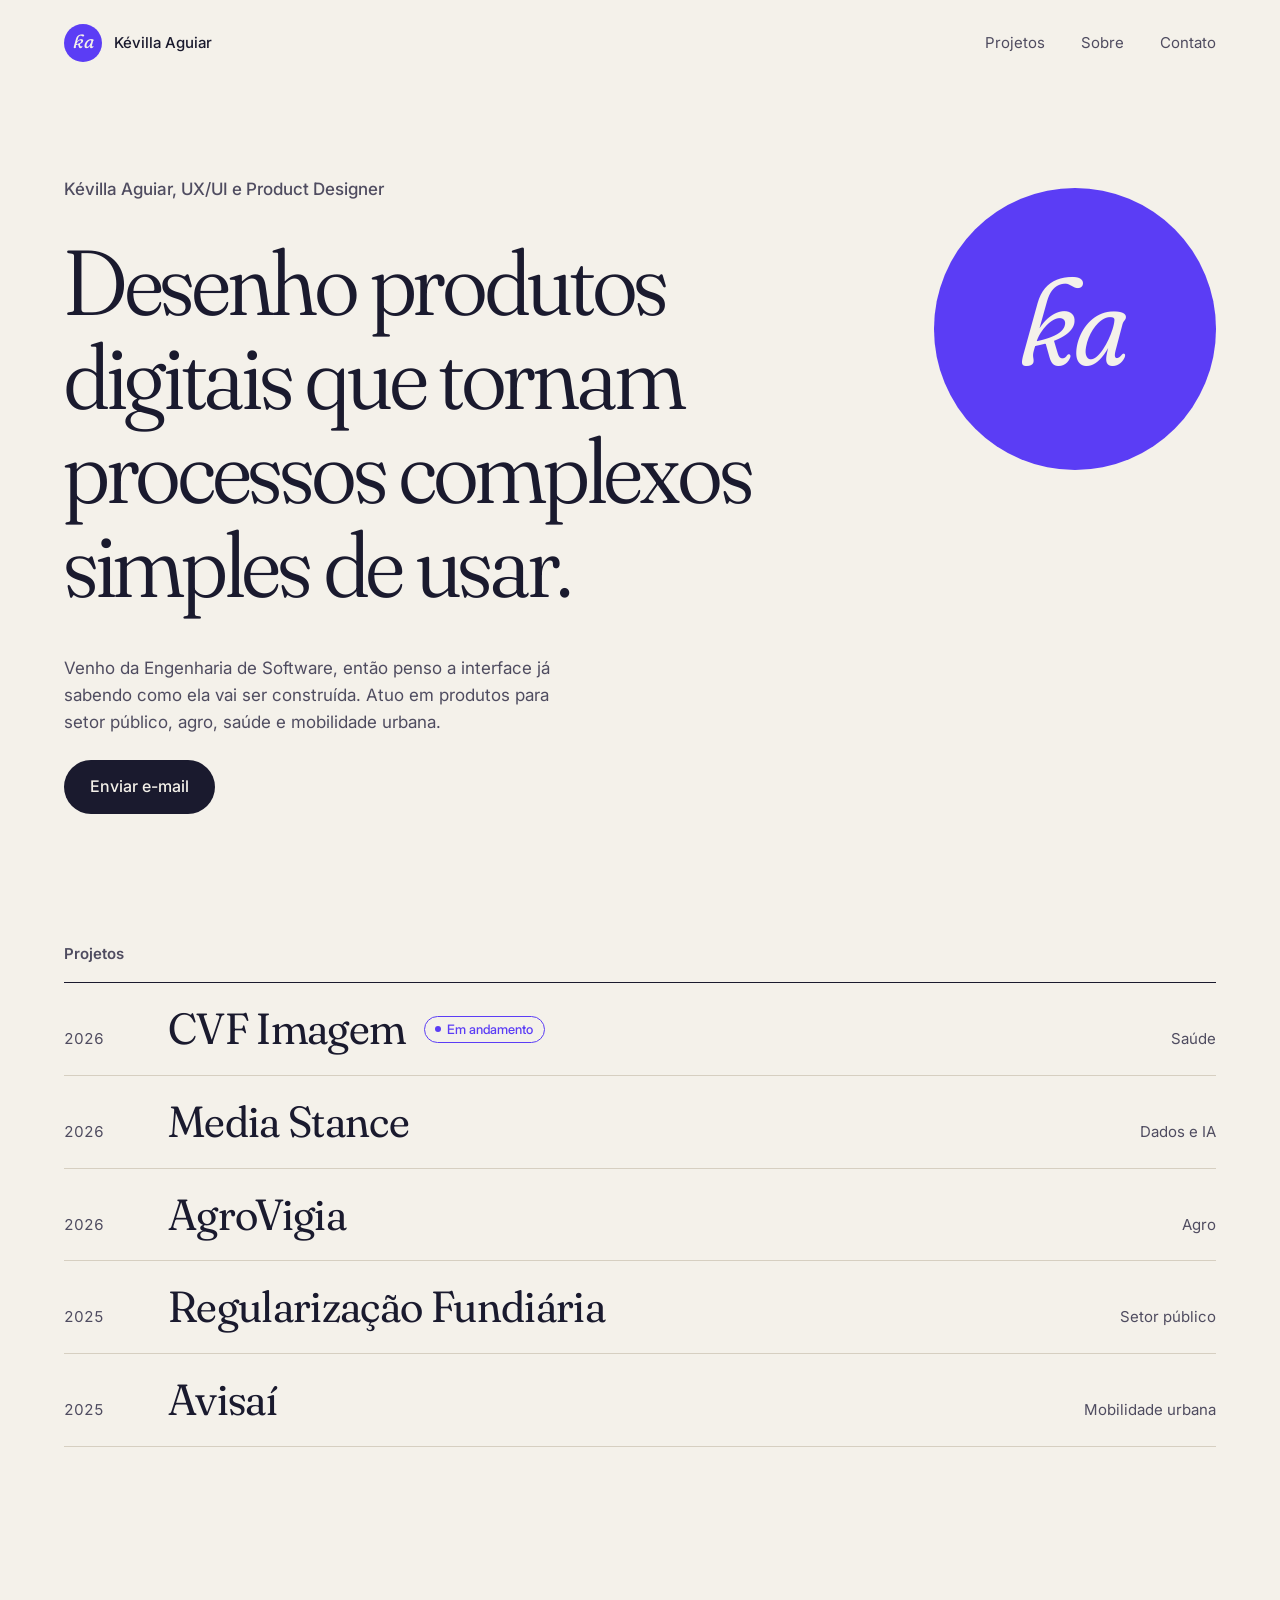
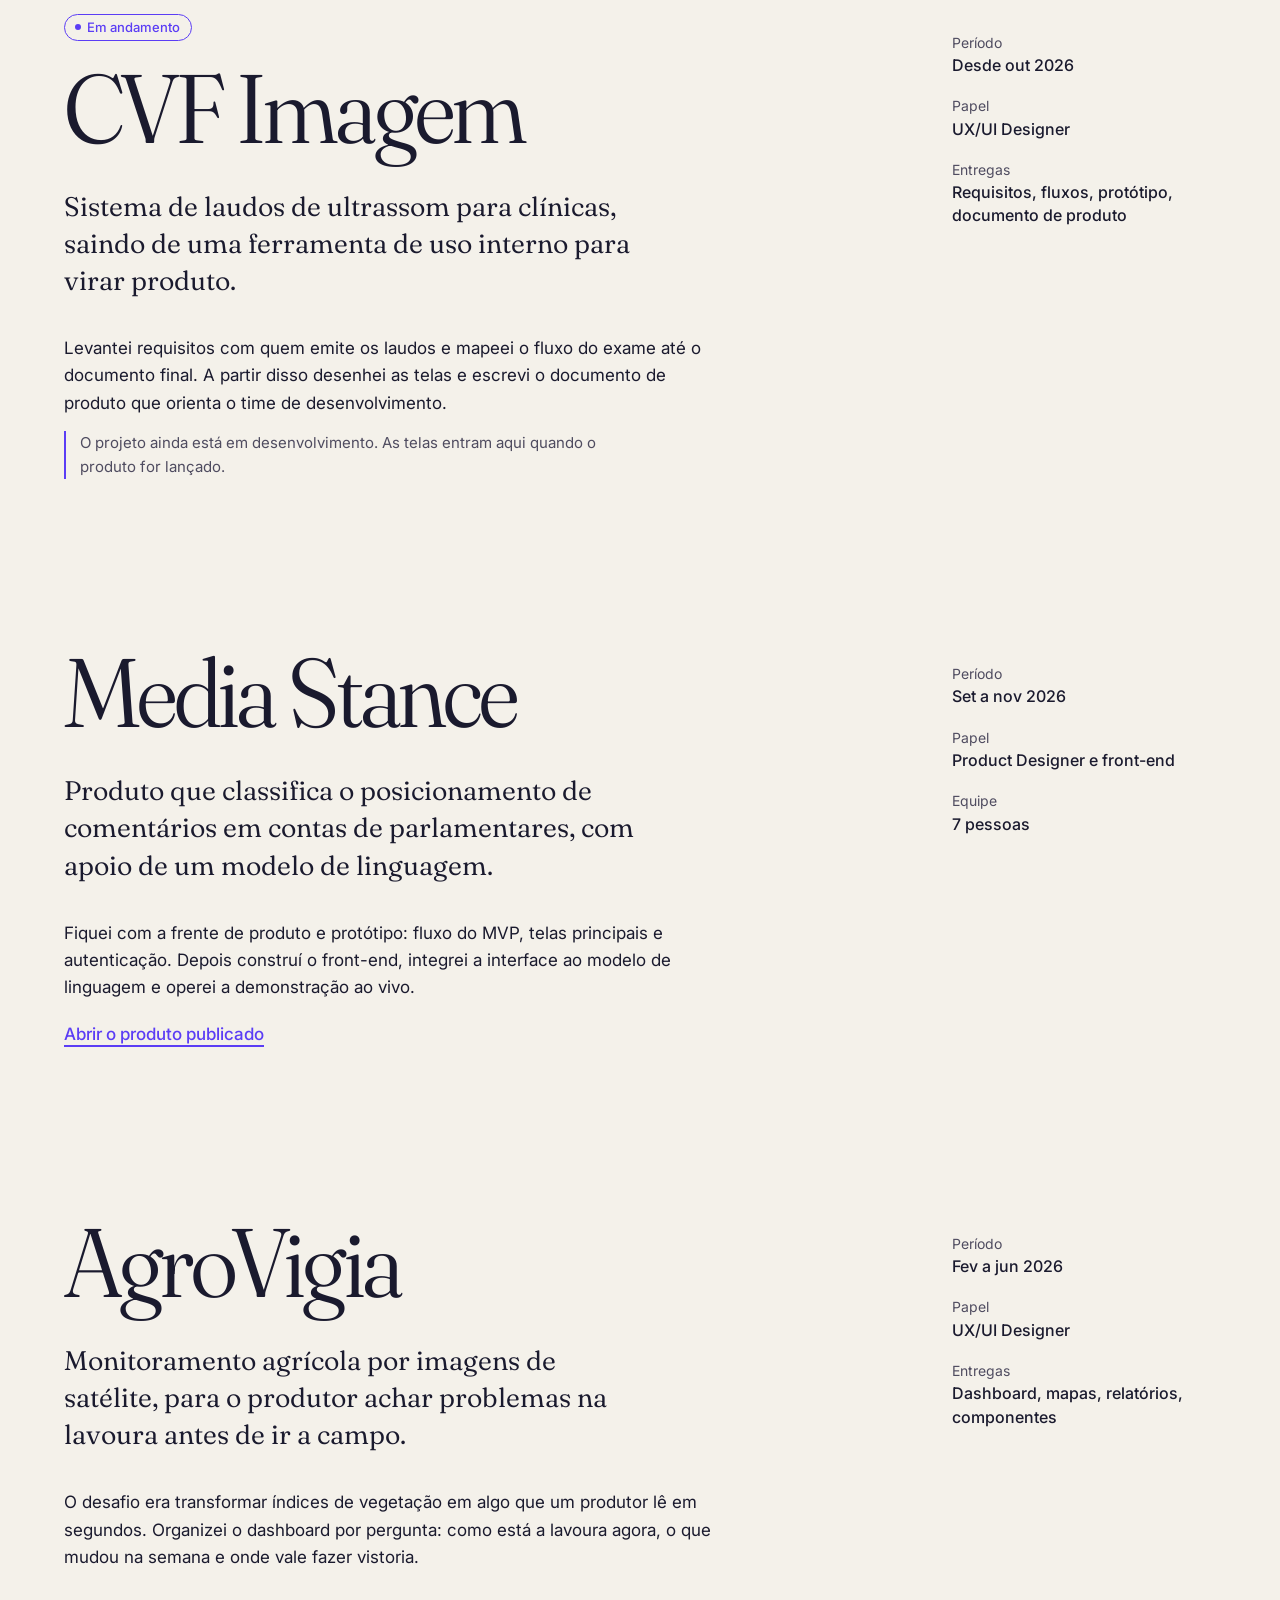
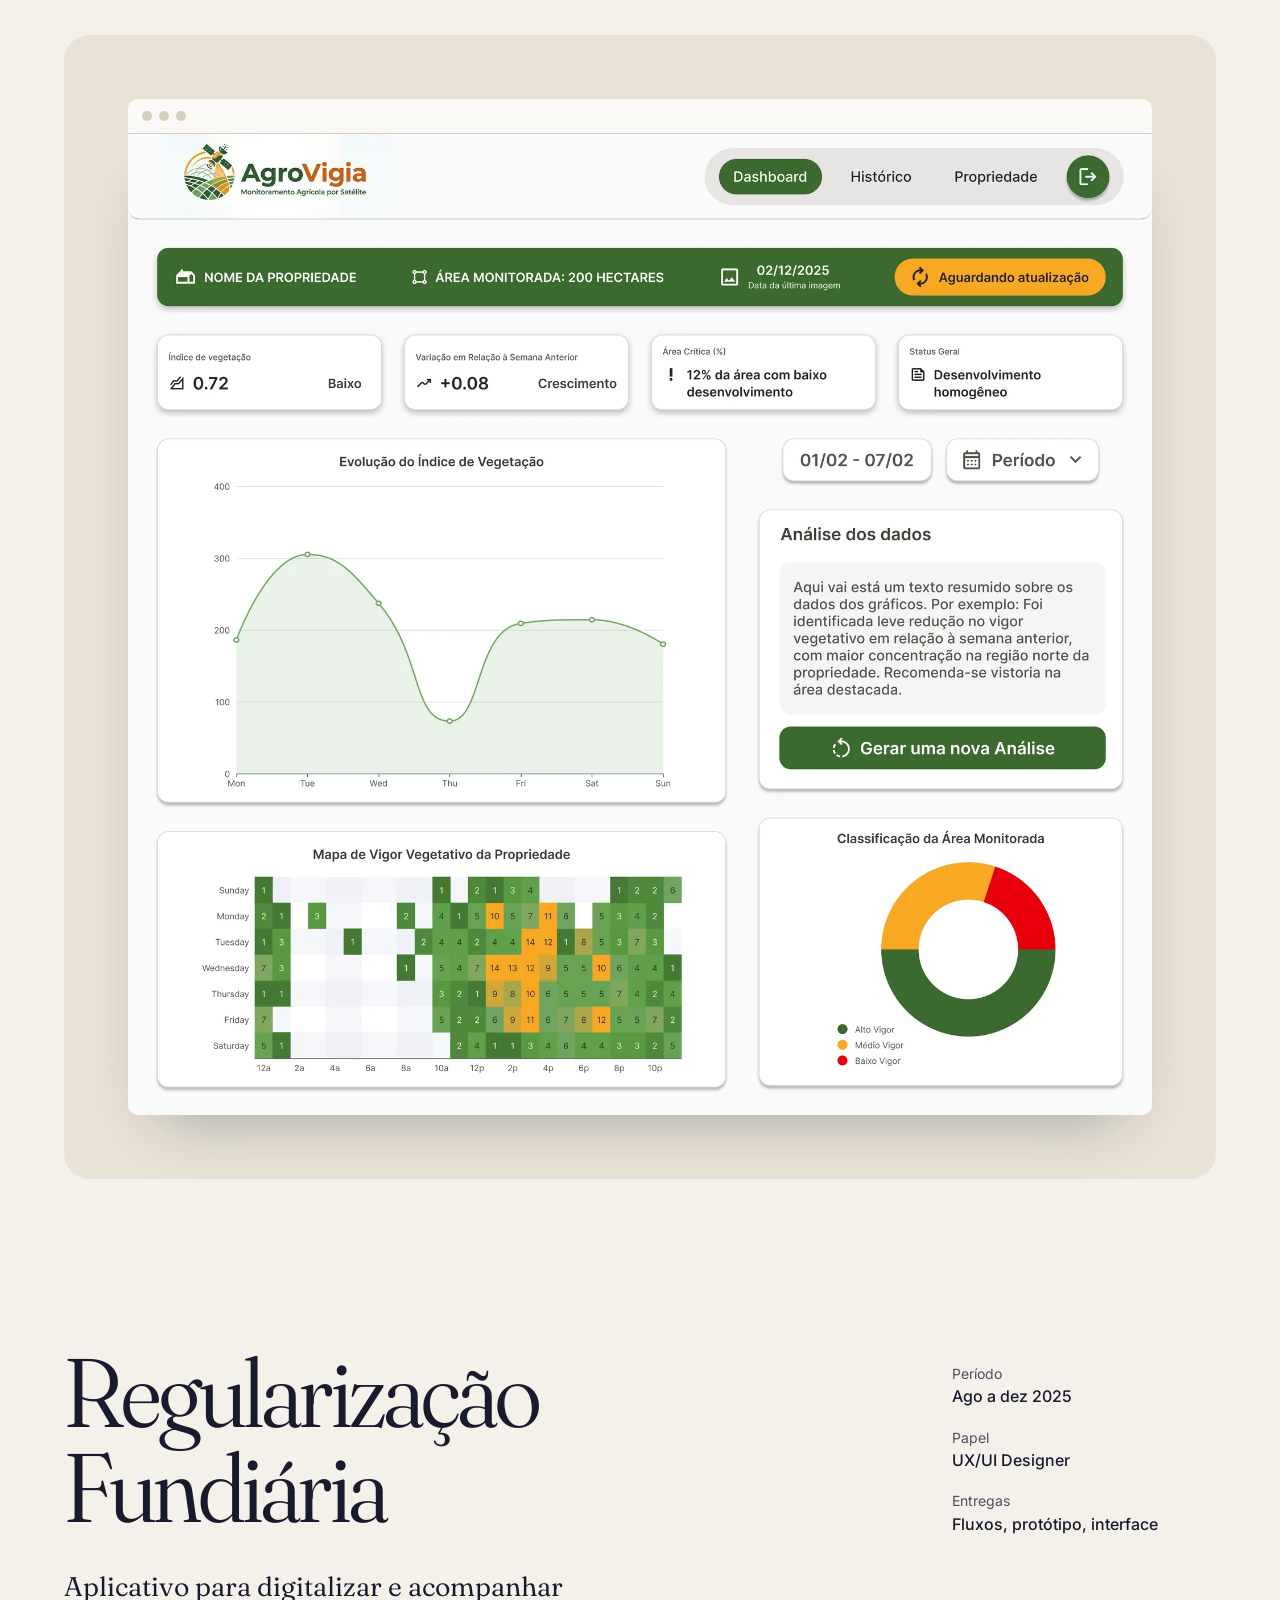
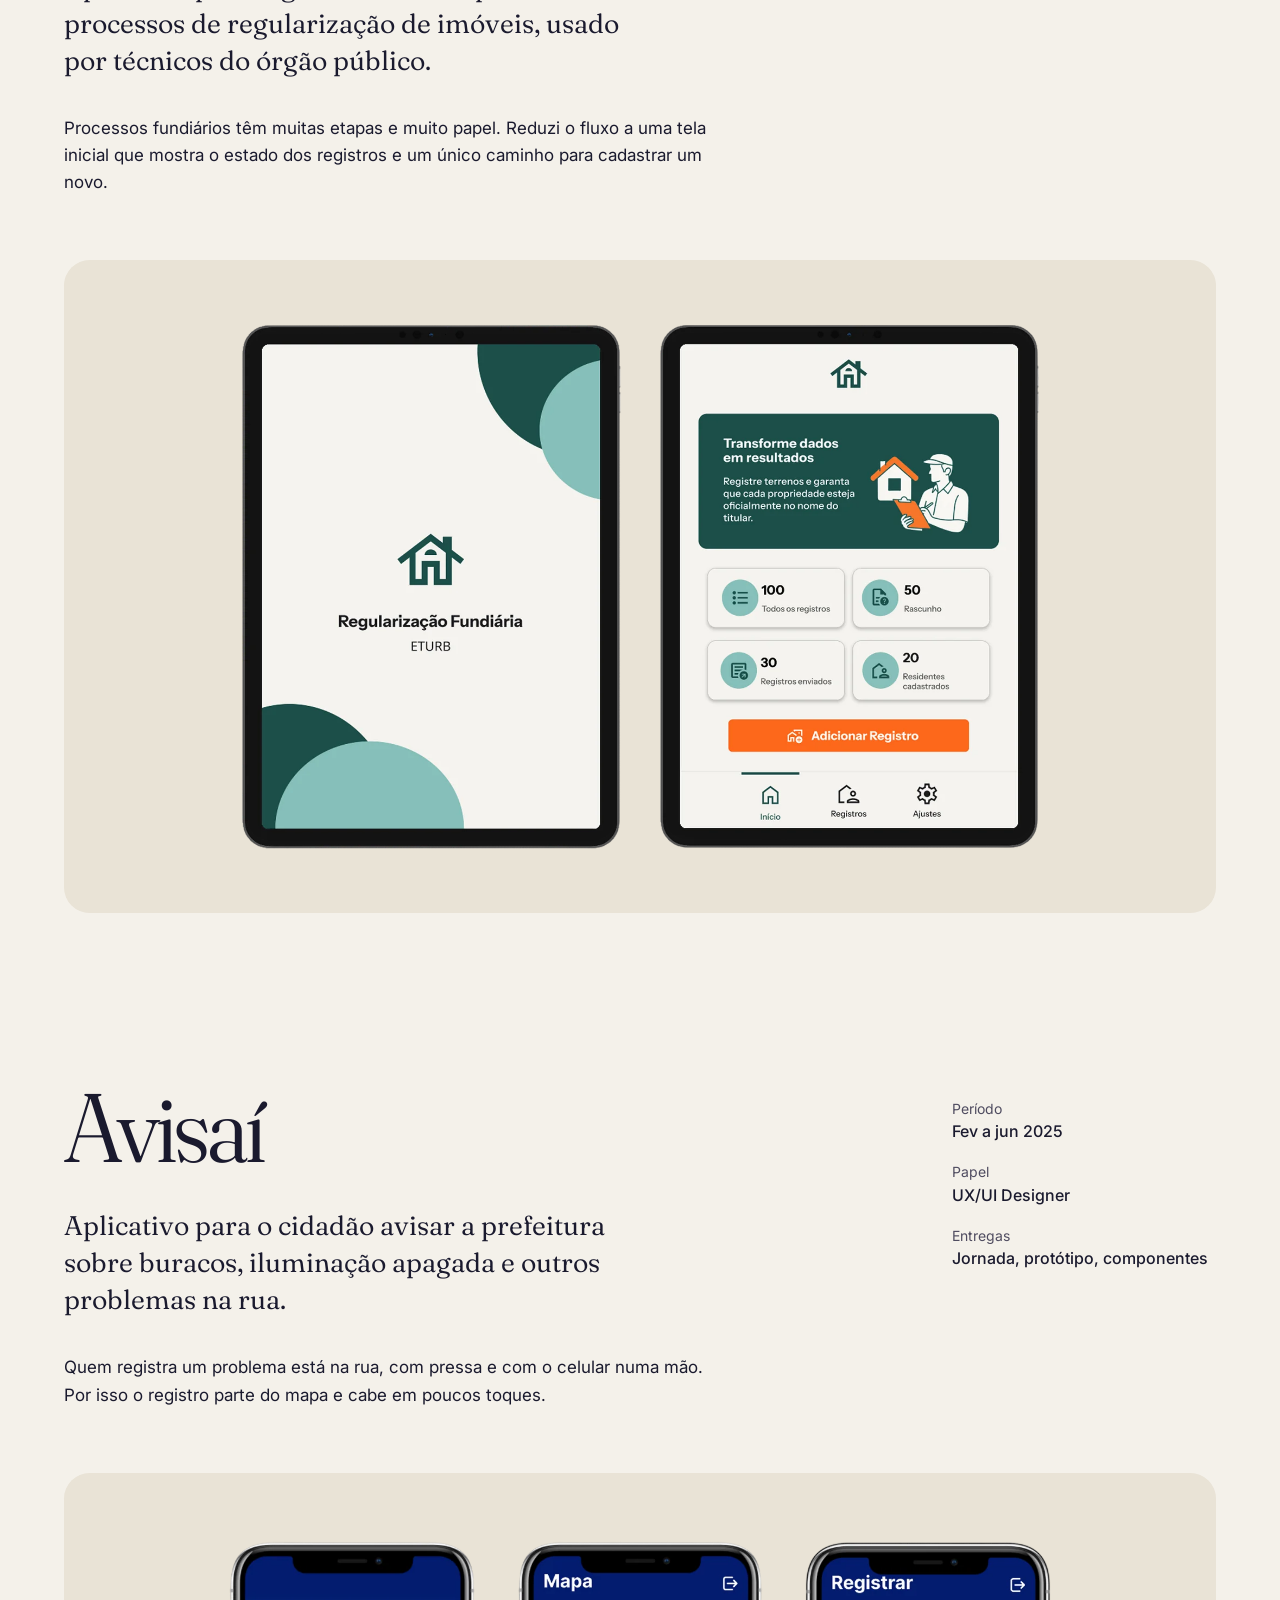
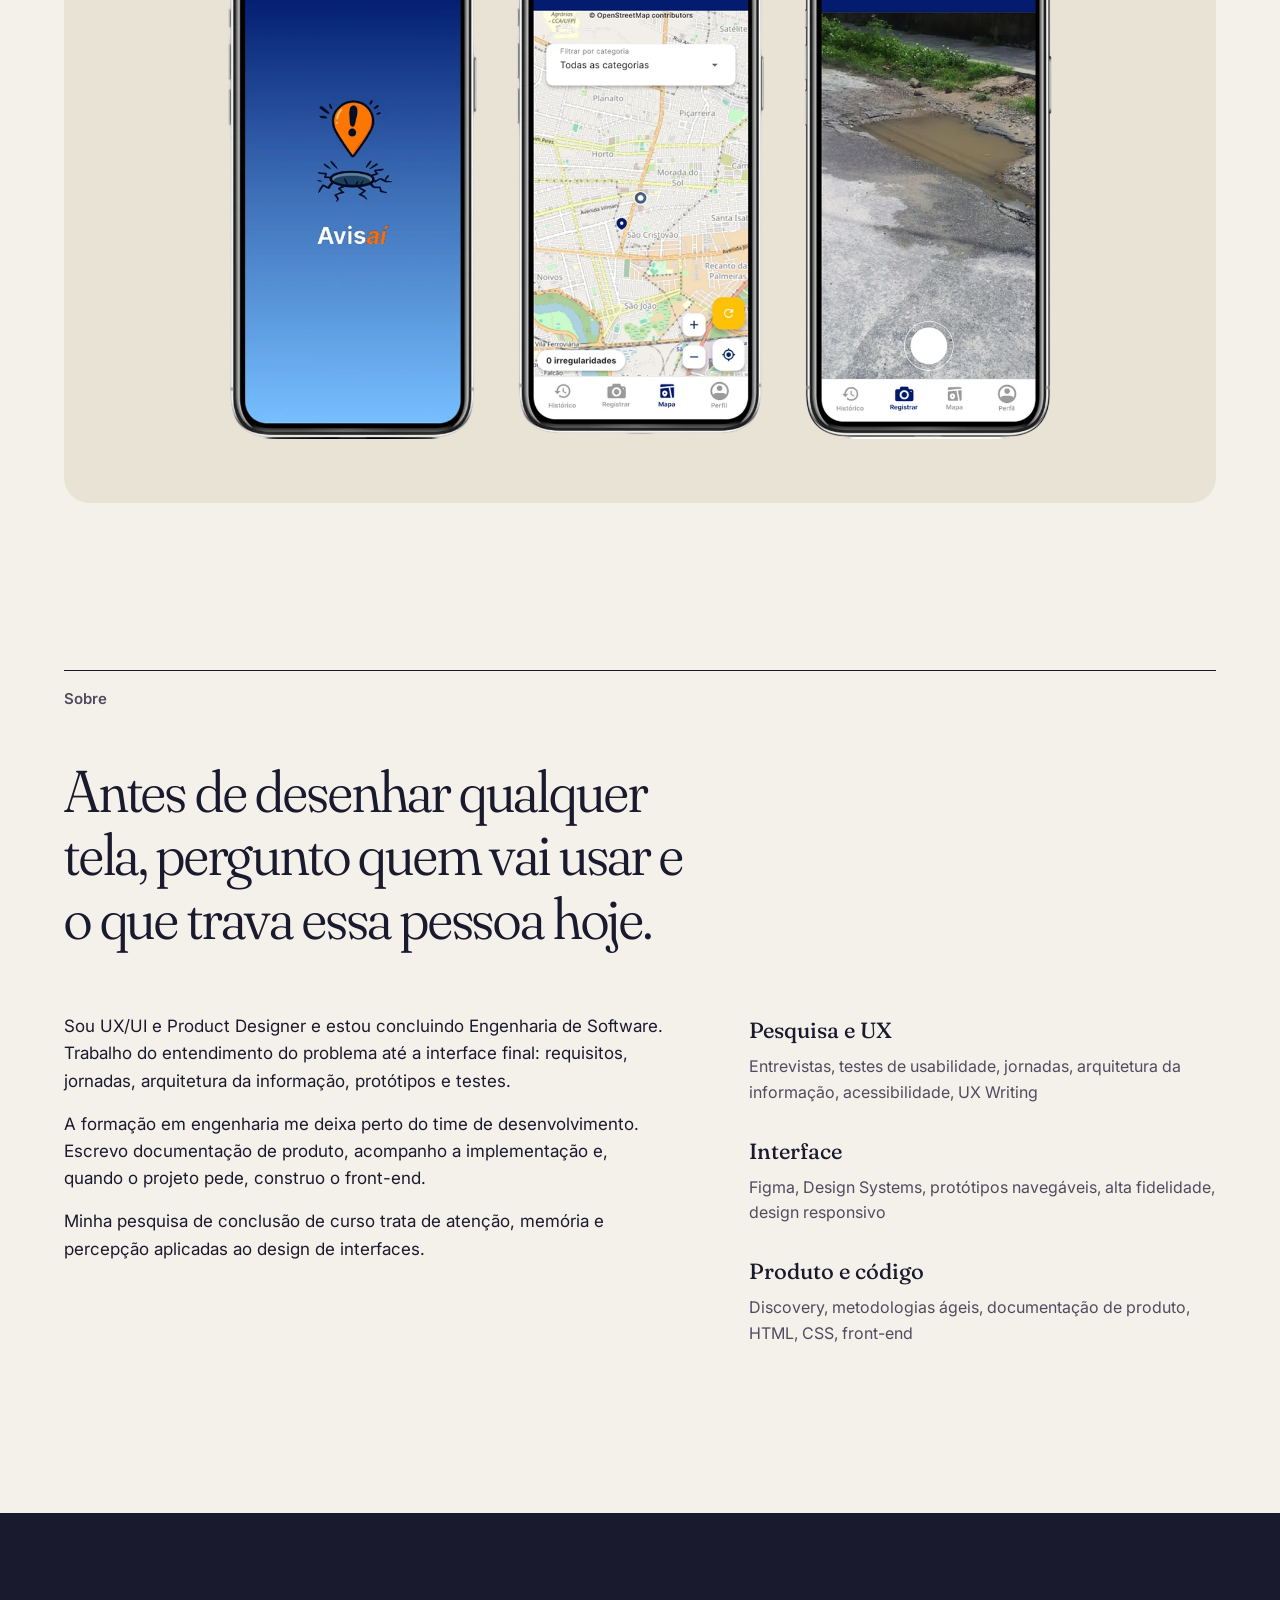
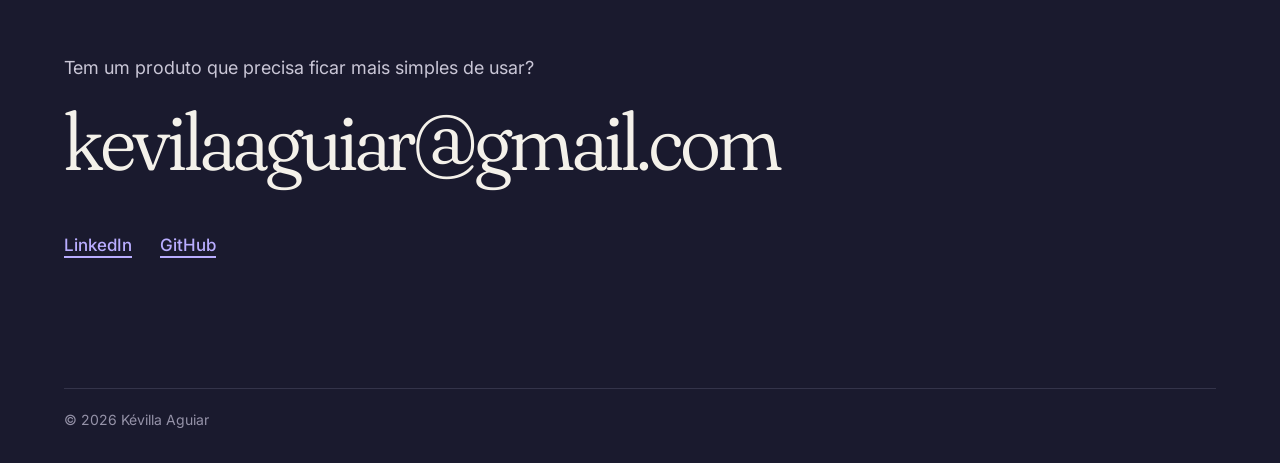
==== index.html @ d19862d6 "Marca CVF Imagem como projeto em andamento Co-Authored-By: Claude Opus 5.5 <noreply@anthropic.com> C" ====
<!DOCTYPE html>
<html lang="pt-BR">
<head>
  <meta charset="UTF-8">
  <meta name="viewport" content="width=device-width, initial-scale=1.0">
  <title>Kévilla Aguiar — UX/UI e Product Designer</title>
  <meta name="description" content="Portfólio de Kévilla Aguiar, UX/UI e Product Designer. Produtos digitais para setor público, agro, saúde e mobilidade urbana.">
  <meta name="theme-color" content="#F4F1EA">
  <link rel="icon" href="data:image/svg+xml,%3Csvg xmlns='http://www.w3.org/2000/svg' viewBox='0 0 64 64'%3E%3Ccircle cx='32' cy='32' r='32' fill='%235B3DF5'/%3E%3Ctext x='32' y='43' text-anchor='middle' font-family='Georgia,serif' font-style='italic' font-size='32' fill='%23F4F1EA'%3Eka%3C/text%3E%3C/svg%3E">
  <link rel="preconnect" href="https://fonts.googleapis.com">
  <link rel="preconnect" href="https://fonts.gstatic.com" crossorigin>
  <link href="https://fonts.googleapis.com/css2?family=Fraunces:ital,opsz,wght,SOFT@0,9..144,300..600,0..100;1,9..144,300..600,0..100&family=Inter:wght@400;500;600&display=swap" rel="stylesheet">
  <link rel="stylesheet" href="style.css">
</head>
<body>
  <a class="skip" href="#projetos">Pular para os projetos</a>

  <header class="site-header">
    <a class="mark" href="#topo" aria-label="Kévilla Aguiar, voltar ao início">
      <span class="mark-seal" aria-hidden="true">ka</span>
      <span class="mark-name">Kévilla Aguiar</span>
    </a>
    <nav aria-label="Principal">
      <ul>
        <li><a href="#projetos">Projetos</a></li>
        <li><a href="#sobre">Sobre</a></li>
        <li><a href="#contato">Contato</a></li>
      </ul>
    </nav>
  </header>

  <main id="topo">
    <!-- HERO -->
    <section class="hero">
      <h1 class="hero-name">Kévilla Aguiar, UX/UI e Product Designer</h1>
      <p class="hero-statement">Desenho produtos digitais que tornam processos complexos simples de usar.</p>
      <div class="hero-foot">
        <p class="hero-meta">Venho da Engenharia de Software, então penso a interface já sabendo como ela vai ser construída. Atuo em produtos para setor público, agro, saúde e mobilidade urbana.</p>
        <a class="button" href="mailto:kevilaaguiar@gmail.com">Enviar e-mail</a>
      </div>
      <div class="hero-seal" aria-hidden="true"><span>ka</span></div>
    </section>

    <!-- ÍNDICE -->
    <section class="index" id="projetos" aria-labelledby="index-title">
      <h2 class="section-title" id="index-title">Projetos</h2>
      <ol class="index-list">
        <li><a href="#cvf-imagem"><span class="i-year">2026</span><span class="i-name">CVF Imagem <span class="status">Em andamento</span></span><span class="i-sector">Saúde</span></a></li>
        <li><a href="#media-stance"><span class="i-year">2026</span><span class="i-name">Media Stance</span><span class="i-sector">Dados e IA</span></a></li>
        <li><a href="#agrovigia"><span class="i-year">2026</span><span class="i-name">AgroVigia</span><span class="i-sector">Agro</span></a></li>
        <li><a href="#regularizacao"><span class="i-year">2025</span><span class="i-name">Regularização Fundiária</span><span class="i-sector">Setor público</span></a></li>
        <li><a href="#avisai"><span class="i-year">2025</span><span class="i-name">Avisaí</span><span class="i-sector">Mobilidade urbana</span></a></li>
      </ol>
    </section>

    <!-- CVF IMAGEM -->
    <article class="case" id="cvf-imagem" aria-labelledby="cvf-title">
      <div class="case-head">
        <p class="status status--case">Em andamento</p>
        <h2 class="case-title" id="cvf-title">CVF Imagem</h2>
        <p class="case-lede">Sistema de laudos de ultrassom para clínicas, saindo de uma ferramenta de uso interno para virar produto.</p>
      </div>
      <dl class="case-facts">
        <div><dt>Período</dt><dd>Desde out 2026</dd></div>
        <div><dt>Papel</dt><dd>UX/UI Designer</dd></div>
        <div><dt>Entregas</dt><dd>Requisitos, fluxos, protótipo, documento de produto</dd></div>
      </dl>
      <div class="case-body">
        <p>Levantei requisitos com quem emite os laudos e mapeei o fluxo do exame até o documento final. A partir disso desenhei as telas e escrevi o documento de produto que orienta o time de desenvolvimento.</p>
        <p class="case-note">O projeto ainda está em desenvolvimento. As telas entram aqui quando o produto for lançado.</p>
      </div>
    </article>

    <!-- MEDIA STANCE -->
    <article class="case" id="media-stance" aria-labelledby="ms-title">
      <div class="case-head">
        <h2 class="case-title" id="ms-title">Media Stance</h2>
        <p class="case-lede">Produto que classifica o posicionamento de comentários em contas de parlamentares, com apoio de um modelo de linguagem.</p>
      </div>
      <dl class="case-facts">
        <div><dt>Período</dt><dd>Set a nov 2026</dd></div>
        <div><dt>Papel</dt><dd>Product Designer e front-end</dd></div>
        <div><dt>Equipe</dt><dd>7 pessoas</dd></div>
      </dl>
      <div class="case-body">
        <p>Fiquei com a frente de produto e protótipo: fluxo do MVP, telas principais e autenticação. Depois construí o front-end, integrei a interface ao modelo de linguagem e operei a demonstração ao vivo.</p>
        <a class="link" href="https://media-stance.vercel.app" target="_blank" rel="noopener">Abrir o produto publicado</a>
      </div>
    </article>

    <!-- AGROVIGIA -->
    <article class="case" id="agrovigia" aria-labelledby="agro-title">
      <div class="case-head">
        <h2 class="case-title" id="agro-title">AgroVigia</h2>
        <p class="case-lede">Monitoramento agrícola por imagens de satélite, para o produtor achar problemas na lavoura antes de ir a campo.</p>
      </div>
      <dl class="case-facts">
        <div><dt>Período</dt><dd>Fev a jun 2026</dd></div>
        <div><dt>Papel</dt><dd>UX/UI Designer</dd></div>
        <div><dt>Entregas</dt><dd>Dashboard, mapas, relatórios, componentes</dd></div>
      </dl>
      <div class="case-body">
        <p>O desafio era transformar índices de vegetação em algo que um produtor lê em segundos. Organizei o dashboard por pergunta: como está a lavoura agora, o que mudou na semana e onde vale fazer vistoria.</p>
      </div>
      <figure class="case-media case-media--wide">
        <div class="browser" aria-hidden="true"><i></i><i></i><i></i></div>
        <img src="./assets/dashboard.webp" width="1800" height="1724" loading="lazy" alt="Dashboard do AgroVigia com evolução do índice de vegetação, mapa de vigor da propriedade e classificação da área monitorada">
      </figure>
    </article>

    <!-- REGULARIZAÇÃO -->
    <article class="case" id="regularizacao" aria-labelledby="rf-title">
      <div class="case-head">
        <h2 class="case-title" id="rf-title">Regularização Fundiária</h2>
        <p class="case-lede">Aplicativo para digitalizar e acompanhar processos de regularização de imóveis, usado por técnicos do órgão público.</p>
      </div>
      <dl class="case-facts">
        <div><dt>Período</dt><dd>Ago a dez 2025</dd></div>
        <div><dt>Papel</dt><dd>UX/UI Designer</dd></div>
        <div><dt>Entregas</dt><dd>Fluxos, protótipo, interface</dd></div>
      </dl>
      <div class="case-body">
        <p>Processos fundiários têm muitas etapas e muito papel. Reduzi o fluxo a uma tela inicial que mostra o estado dos registros e um único caminho para cadastrar um novo.</p>
      </div>
      <figure class="case-media case-media--pair">
        <img src="./assets/rf_1.webp" width="700" height="967" loading="lazy" alt="Tela de abertura do aplicativo Regularização Fundiária em um tablet">
        <img src="./assets/rf_2.webp" width="700" height="966" loading="lazy" alt="Tela inicial com contadores de registros e o botão Adicionar Registro">
      </figure>
    </article>

    <!-- AVISAÍ -->
    <article class="case" id="avisai" aria-labelledby="av-title">
      <div class="case-head">
        <h2 class="case-title" id="av-title">Avisaí</h2>
        <p class="case-lede">Aplicativo para o cidadão avisar a prefeitura sobre buracos, iluminação apagada e outros problemas na rua.</p>
      </div>
      <dl class="case-facts">
        <div><dt>Período</dt><dd>Fev a jun 2025</dd></div>
        <div><dt>Papel</dt><dd>UX/UI Designer</dd></div>
        <div><dt>Entregas</dt><dd>Jornada, protótipo, componentes</dd></div>
      </dl>
      <div class="case-body">
        <p>Quem registra um problema está na rua, com pressa e com o celular numa mão. Por isso o registro parte do mapa e cabe em poucos toques.</p>
      </div>
      <figure class="case-media case-media--trio">
        <img src="./assets/avisai_1.webp" width="420" height="844" loading="lazy" alt="Tela de abertura do Avisaí">
        <img src="./assets/avisai_2.webp" width="422" height="848" loading="lazy" alt="Mapa do Avisaí com filtro por categoria e registros próximos">
        <img src="./assets/avisai_3.webp" width="422" height="844" loading="lazy" alt="Tela de registro de um problema no Avisaí">
      </figure>
    </article>

    <!-- SOBRE -->
    <section class="about" id="sobre" aria-labelledby="about-title">
      <h2 class="section-title" id="about-title">Sobre</h2>
      <p class="about-lead">Antes de desenhar qualquer tela, pergunto quem vai usar e o que trava essa pessoa hoje.</p>
      <div class="about-cols">
        <div class="about-text">
          <p>Sou UX/UI e Product Designer e estou concluindo Engenharia de Software. Trabalho do entendimento do problema até a interface final: requisitos, jornadas, arquitetura da informação, protótipos e testes.</p>
          <p>A formação em engenharia me deixa perto do time de desenvolvimento. Escrevo documentação de produto, acompanho a implementação e, quando o projeto pede, construo o front-end.</p>
          <p>Minha pesquisa de conclusão de curso trata de atenção, memória e percepção aplicadas ao design de interfaces.</p>
        </div>
        <div class="skills">
          <div>
            <h3>Pesquisa e UX</h3>
            <p>Entrevistas, testes de usabilidade, jornadas, arquitetura da informação, acessibilidade, UX Writing</p>
          </div>
          <div>
            <h3>Interface</h3>
            <p>Figma, Design Systems, protótipos navegáveis, alta fidelidade, design responsivo</p>
          </div>
          <div>
            <h3>Produto e código</h3>
            <p>Discovery, metodologias ágeis, documentação de produto, HTML, CSS, front-end</p>
          </div>
        </div>
      </div>
    </section>
  </main>

  <!-- CONTATO -->
  <footer class="contact" id="contato">
    <p class="contact-lead">Tem um produto que precisa ficar mais simples de usar?</p>
    <a class="contact-mail" href="mailto:kevilaaguiar@gmail.com">kevilaaguiar@gmail.com</a>
    <ul class="contact-links">
      <li><a href="https://linkedin.com/in/kevilla-aguiar" target="_blank" rel="noopener">LinkedIn</a></li>
      <li><a href="https://github.com/KevillaAguiar" target="_blank" rel="noopener">GitHub</a></li>
    </ul>
    <p class="copy">© 2026 Kévilla Aguiar</p>
  </footer>
</body>
</html>
---- style.css ----
/* ─────────────────────────────────────────
   Kévilla Aguiar — identidade visual
   Papel, tinta e um violeta. Fraunces nos títulos, Inter no texto.
   ───────────────────────────────────────── */

:root {
  --paper:      #F4F1EA;
  --paper-deep: #E9E3D6;   /* fundo das imagens dos projetos */
  --ink:        #1A1A2E;
  --ink-soft:   #4F4C60;   /* texto secundário */
  --line:       #D6CFC1;
  --violet:     #5B3DF5;
  --violet-ink: #4428D6;   /* hover e foco */
  --violet-pale:#B9ADFF;   /* violeta sobre fundo escuro */

  --serif: 'Fraunces', Georgia, 'Times New Roman', serif;
  --sans:  'Inter', system-ui, -apple-system, 'Segoe UI', sans-serif;

  --gutter: clamp(16px, 5vw, 64px);
  --max: 1240px;
  --space-section: clamp(88px, 13vw, 168px);
}

*, *::before, *::after { box-sizing: border-box; margin: 0; padding: 0; }

html { scroll-behavior: smooth; -webkit-text-size-adjust: 100%; }

body {
  background: var(--paper);
  color: var(--ink);
  font-family: var(--sans);
  font-size: 17px;
  line-height: 1.6;
  -webkit-font-smoothing: antialiased;
  overflow-x: hidden;
}

img { display: block; max-width: 100%; height: auto; }

a { color: inherit; }

:focus-visible {
  outline: 2px solid var(--violet);
  outline-offset: 4px;
  border-radius: 4px;
}

.skip {
  position: absolute; left: var(--gutter); top: -60px;
  background: var(--ink); color: var(--paper);
  padding: 10px 16px; border-radius: 8px; z-index: 10;
  text-decoration: none; font-size: 15px;
}
.skip:focus { top: 12px; }

/* Container comum */
.site-header, .hero, .index, .case, .about, .contact > * {
  width: min(100% - 2 * var(--gutter), var(--max));
  margin-inline: auto;
}

/* ─── Cabeçalho ─────────────────────────── */
.site-header {
  display: flex;
  justify-content: space-between;
  align-items: center;
  padding-block: 24px;
}

.mark {
  display: inline-flex; align-items: center; gap: 12px;
  text-decoration: none;
}
.mark-seal {
  width: 38px; height: 38px; border-radius: 50%;
  background: var(--violet); color: var(--paper);
  display: grid; place-items: center;
  font-family: var(--serif); font-style: italic; font-weight: 400;
  font-size: 19px; line-height: 1; padding-bottom: 3px;
  font-variation-settings: 'opsz' 24, 'SOFT' 100;
}
.mark-name { font-weight: 500; font-size: 15px; }

.site-header ul { display: flex; gap: clamp(18px, 3vw, 36px); list-style: none; }
.site-header nav a {
  text-decoration: none; font-size: 15px; color: var(--ink-soft);
  padding-block: 6px;
  background: linear-gradient(var(--violet), var(--violet)) 0 100% / 0 1.5px no-repeat;
  transition: background-size .25s ease, color .2s;
}
.site-header nav a:hover { color: var(--ink); background-size: 100% 1.5px; }

/* ─── Hero ──────────────────────────────── */
.hero {
  position: relative;
  padding-top: clamp(48px, 7vw, 96px);
  padding-bottom: clamp(64px, 10vw, 128px);
}

.hero-name {
  font-size: 17px; font-weight: 500;
  color: var(--ink-soft);
  margin-bottom: clamp(20px, 3vw, 32px);
}

.hero-statement {
  font-family: var(--serif);
  font-weight: 340;
  font-size: clamp(42px, 7.2vw, 104px);
  line-height: 1.02;
  letter-spacing: -0.025em;
  font-variation-settings: 'opsz' 144, 'SOFT' 60;
  max-width: 13ch;
  text-wrap: balance;
}

.hero-foot {
  margin-top: clamp(32px, 4vw, 44px);
}
.hero-meta { max-width: 46ch; color: var(--ink-soft); }

.button {
  display: inline-block;
  margin-top: 24px;
  background: var(--ink); color: var(--paper);
  text-decoration: none; font-weight: 500; font-size: 16px;
  padding: 14px 26px; border-radius: 100px;
  transition: background .2s;
}
.button:hover { background: var(--violet); }

/* O selo: o único gesto grande da página */
.hero-seal {
  position: absolute;
  right: 0;
  top: clamp(64px, 8vw, 106px);
  width: clamp(150px, 22vw, 300px);
  aspect-ratio: 1;
  border-radius: 50%;
  background: var(--violet);
  display: grid; place-items: center;
  animation: seal-in 1.1s cubic-bezier(.2, .8, .2, 1) both .15s;
}
.hero-seal span {
  font-family: var(--serif); font-style: italic; font-weight: 360;
  font-size: clamp(64px, 9.5vw, 132px);
  line-height: 1; color: var(--paper);
  padding-bottom: .12em;
  font-variation-settings: 'opsz' 144, 'SOFT' 100;
}

@keyframes seal-in {
  from { transform: scale(.6) rotate(-24deg); opacity: 0; }
  to   { transform: none; opacity: 1; }
}

/* ─── Títulos de seção ──────────────────── */
.section-title {
  font-size: 15px; font-weight: 600;
  color: var(--ink-soft);
  padding-bottom: 16px;
}

/* ─── Índice de projetos ────────────────── */
.index { padding-bottom: var(--space-section); }

.index-list { list-style: none; border-top: 1px solid var(--ink); }
.index-list li { border-bottom: 1px solid var(--line); }
.index-list a {
  display: grid;
  grid-template-columns: 5.5rem 1fr auto;
  align-items: baseline;
  gap: 16px;
  padding-block: clamp(14px, 2vw, 22px);
  text-decoration: none;
  transition: color .2s, padding .3s ease;
}
.i-year { font-size: 15px; color: var(--ink-soft); font-variant-numeric: tabular-nums; }
.i-name {
  font-family: var(--serif); font-weight: 380;
  font-size: clamp(26px, 3.4vw, 44px); line-height: 1.1;
  letter-spacing: -0.015em;
  font-variation-settings: 'opsz' 72, 'SOFT' 50;
}
.i-sector { font-size: 15px; color: var(--ink-soft); text-align: right; }
.index-list a:hover { color: var(--violet); padding-left: 12px; }
.index-list a:hover .i-sector, .index-list a:hover .i-year { color: var(--violet); }

/* Selo de status (projeto em andamento) */
.status {
  display: inline-block;
  vertical-align: middle;
  font-family: var(--sans);
  font-size: 13px; font-weight: 500; letter-spacing: 0;
  line-height: 1;
  color: var(--violet);
  border: 1.5px solid currentColor;
  border-radius: 100px;
  padding: 6px 11px 6px 22px;
  margin-left: 10px;
  position: relative;
  transform: translateY(-4px);
}
.status::before {
  content: '';
  position: absolute; left: 10px; top: 50%;
  width: 6px; height: 6px; margin-top: -3px;
  border-radius: 50%; background: currentColor;
}
.status--case { margin: 0 0 20px; transform: none; }

/* ─── Estudos de caso ───────────────────── */
.case {
  display: grid;
  grid-template-columns: repeat(12, 1fr);
  column-gap: clamp(16px, 2.5vw, 32px);
  padding-bottom: var(--space-section);
  scroll-margin-top: 24px;
}

.case-head { grid-column: 1 / 9; }
.case-facts { grid-column: 10 / 13; grid-row: 1 / 3; align-self: start; padding-top: 18px; }
.case-body { grid-column: 1 / 8; }
.case-media { grid-column: 1 / 13; }

.case-title {
  font-family: var(--serif);
  font-weight: 340;
  font-size: clamp(46px, 7.6vw, 112px);
  line-height: .98;
  letter-spacing: -0.03em;
  font-variation-settings: 'opsz' 144, 'SOFT' 40;
  text-wrap: balance;
}

.case-lede {
  font-family: var(--serif);
  font-size: clamp(21px, 2.1vw, 27px);
  line-height: 1.38;
  font-weight: 360;
  font-variation-settings: 'opsz' 24, 'SOFT' 30;
  margin-top: clamp(20px, 2.5vw, 32px);
  max-width: 34ch;
}

.case-facts { display: grid; gap: 18px; }
.case-facts dt { font-size: 14px; color: var(--ink-soft); }
.case-facts dd { font-size: 16px; font-weight: 500; line-height: 1.45; }

.case-body { margin-top: clamp(24px, 3vw, 36px); }
.case-body p { max-width: 62ch; }
.case-body p + p { margin-top: 14px; }

.case-note {
  color: var(--ink-soft);
  font-size: 15px;
  padding-left: 14px;
  border-left: 2px solid var(--violet);
}

.link {
  display: inline-block; margin-top: 20px;
  color: var(--violet); font-weight: 500;
  text-decoration: underline; text-decoration-thickness: 1.5px; text-underline-offset: 5px;
}
.link:hover { color: var(--violet-ink); text-decoration-thickness: 2.5px; }

/* Molduras das imagens */
.case-media {
  margin-top: clamp(40px, 5vw, 64px);
  background: var(--paper-deep);
  border-radius: clamp(16px, 2vw, 28px);
  padding: clamp(20px, 5vw, 72px);
  display: flex; justify-content: center; align-items: flex-end;
  gap: clamp(12px, 3vw, 40px);
}

.case-media--pair img { width: min(42%, 380px); }
.case-media--trio img { width: min(30%, 250px); }

.case-media--wide { flex-direction: column; align-items: stretch; gap: 0; }
.case-media--wide img {
  border-radius: 0 0 10px 10px;
  box-shadow: 0 30px 60px -30px rgba(26, 26, 46, .35);
}
.browser {
  display: flex; gap: 7px; align-items: center;
  background: #FBFAF7;
  border-radius: 10px 10px 0 0;
  padding: 12px 14px;
  border-bottom: 1px solid var(--line);
}
.browser i { width: 10px; height: 10px; border-radius: 50%; background: var(--line); }

/* ─── Sobre ─────────────────────────────── */
.about { padding-bottom: var(--space-section); border-top: 1px solid var(--ink); padding-top: 16px; }
.about .section-title { padding-bottom: 0; }

.about-lead {
  font-family: var(--serif);
  font-weight: 340;
  font-size: clamp(32px, 4.6vw, 64px);
  line-height: 1.08;
  letter-spacing: -0.02em;
  font-variation-settings: 'opsz' 144, 'SOFT' 60;
  max-width: 20ch;
  margin-block: clamp(28px, 4vw, 48px) clamp(40px, 5vw, 64px);
  text-wrap: balance;
}

.about-cols {
  display: grid;
  grid-template-columns: 1.3fr 1fr;
  gap: clamp(32px, 6vw, 96px);
}
.about-text p { max-width: 58ch; }
.about-text p + p { margin-top: 16px; }

.skills { display: grid; gap: 28px; align-content: start; }
.skills h3 {
  font-family: var(--serif); font-weight: 450; font-size: 22px;
  font-variation-settings: 'opsz' 24, 'SOFT' 50;
  margin-bottom: 6px;
}
.skills p { color: var(--ink-soft); font-size: 16px; }

/* ─── Contato ───────────────────────────── */
.contact {
  background: var(--ink);
  color: var(--paper);
  padding-block: clamp(80px, 11vw, 144px) 32px;
}
.contact-lead { color: #C9C6D6; font-size: 18px; }

.contact-mail {
  display: block;
  font-family: var(--serif); font-weight: 340;
  font-size: clamp(30px, 6.4vw, 92px);
  line-height: 1.05; letter-spacing: -0.025em;
  font-variation-settings: 'opsz' 144, 'SOFT' 80;
  margin-top: 16px;
  text-decoration: none;
  overflow-wrap: anywhere;
  transition: color .2s;
}
.contact-mail:hover { color: var(--violet-pale); }

.contact-links {
  list-style: none; display: flex; gap: 28px;
  margin-top: clamp(32px, 4vw, 48px);
}
.contact-links a {
  color: var(--violet-pale); font-weight: 500;
  text-decoration: underline; text-underline-offset: 5px; text-decoration-thickness: 1.5px;
}
.contact-links a:hover { color: var(--paper); }

.contact .copy {
  margin-top: clamp(72px, 10vw, 128px);
  padding-top: 20px;
  border-top: 1px solid #34344A;
  font-size: 14px; color: #9592A8;
}
.contact :focus-visible { outline-color: var(--violet-pale); }

/* ─── Responsivo ────────────────────────── */
@media (max-width: 900px) {
  .case-head, .case-body, .case-media { grid-column: 1 / -1; }
  .case-facts {
    grid-column: 1 / -1; grid-row: auto;
    grid-template-columns: repeat(3, 1fr);
    padding-top: 0; margin-top: 28px;
    padding-block: 18px; border-block: 1px solid var(--line);
  }
  .about-cols { grid-template-columns: 1fr; }
  .hero-seal { opacity: .95; }
}

@media (max-width: 640px) {
  body { font-size: 16px; }
  .mark-name { display: none; }
  .hero-seal {
    position: static;
    width: 112px;
    margin-top: 40px;
  }
  .hero-seal span { font-size: 50px; }
  .hero { display: flex; flex-direction: column; }
  .hero-seal { order: -1; margin: 0 0 32px; }

  .index-list a { grid-template-columns: 3.4rem 1fr; }
  .i-sector { display: none; }

  .case-facts { grid-template-columns: 1fr 1fr; }
  .case-facts > div:last-child { grid-column: 1 / -1; }

  .case-media--pair, .case-media--trio { flex-wrap: wrap; }
  .case-media--pair img { width: calc(50% - 6px); }
  .case-media--trio img { width: calc(33.3% - 8px); }
  .case-media--wide { padding: 12px; }
}

@media (prefers-reduced-motion: reduce) {
  html { scroll-behavior: auto; }
  *, *::before, *::after { animation: none !important; transition: none !important; }
}
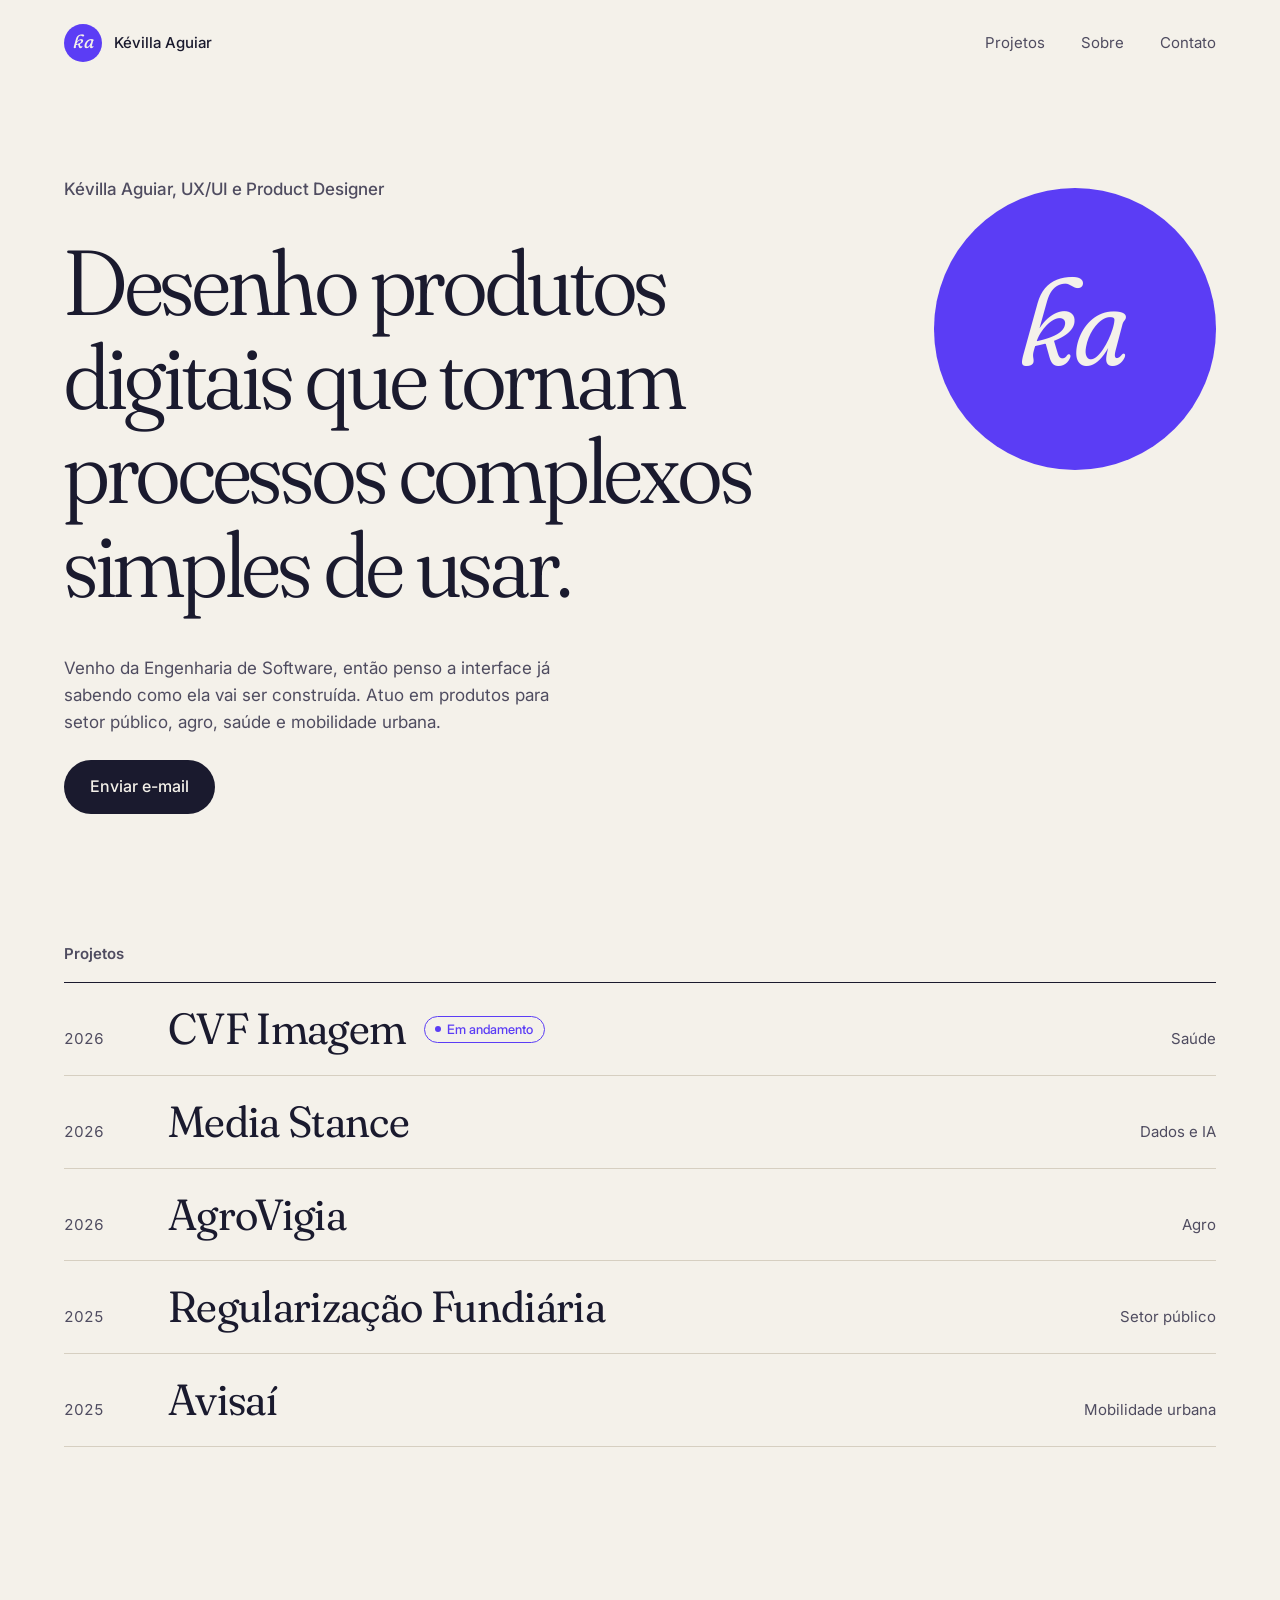
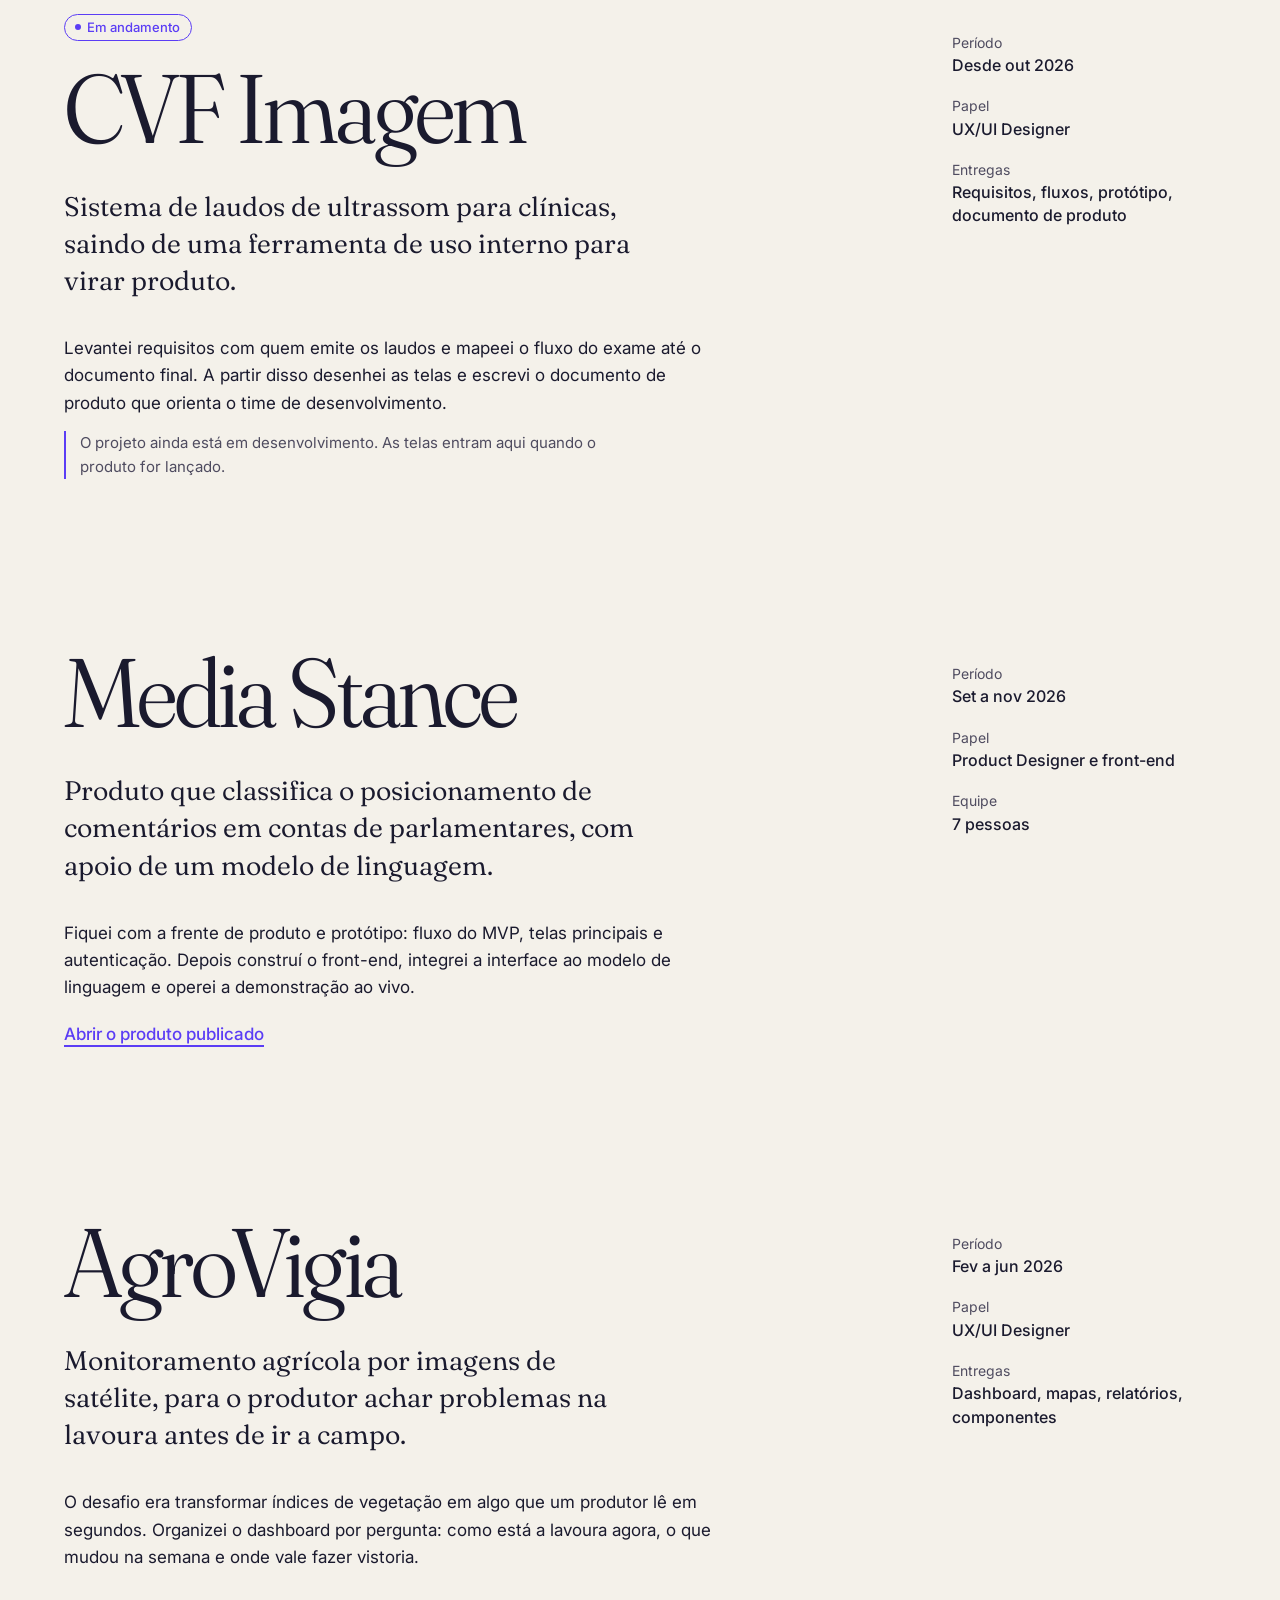
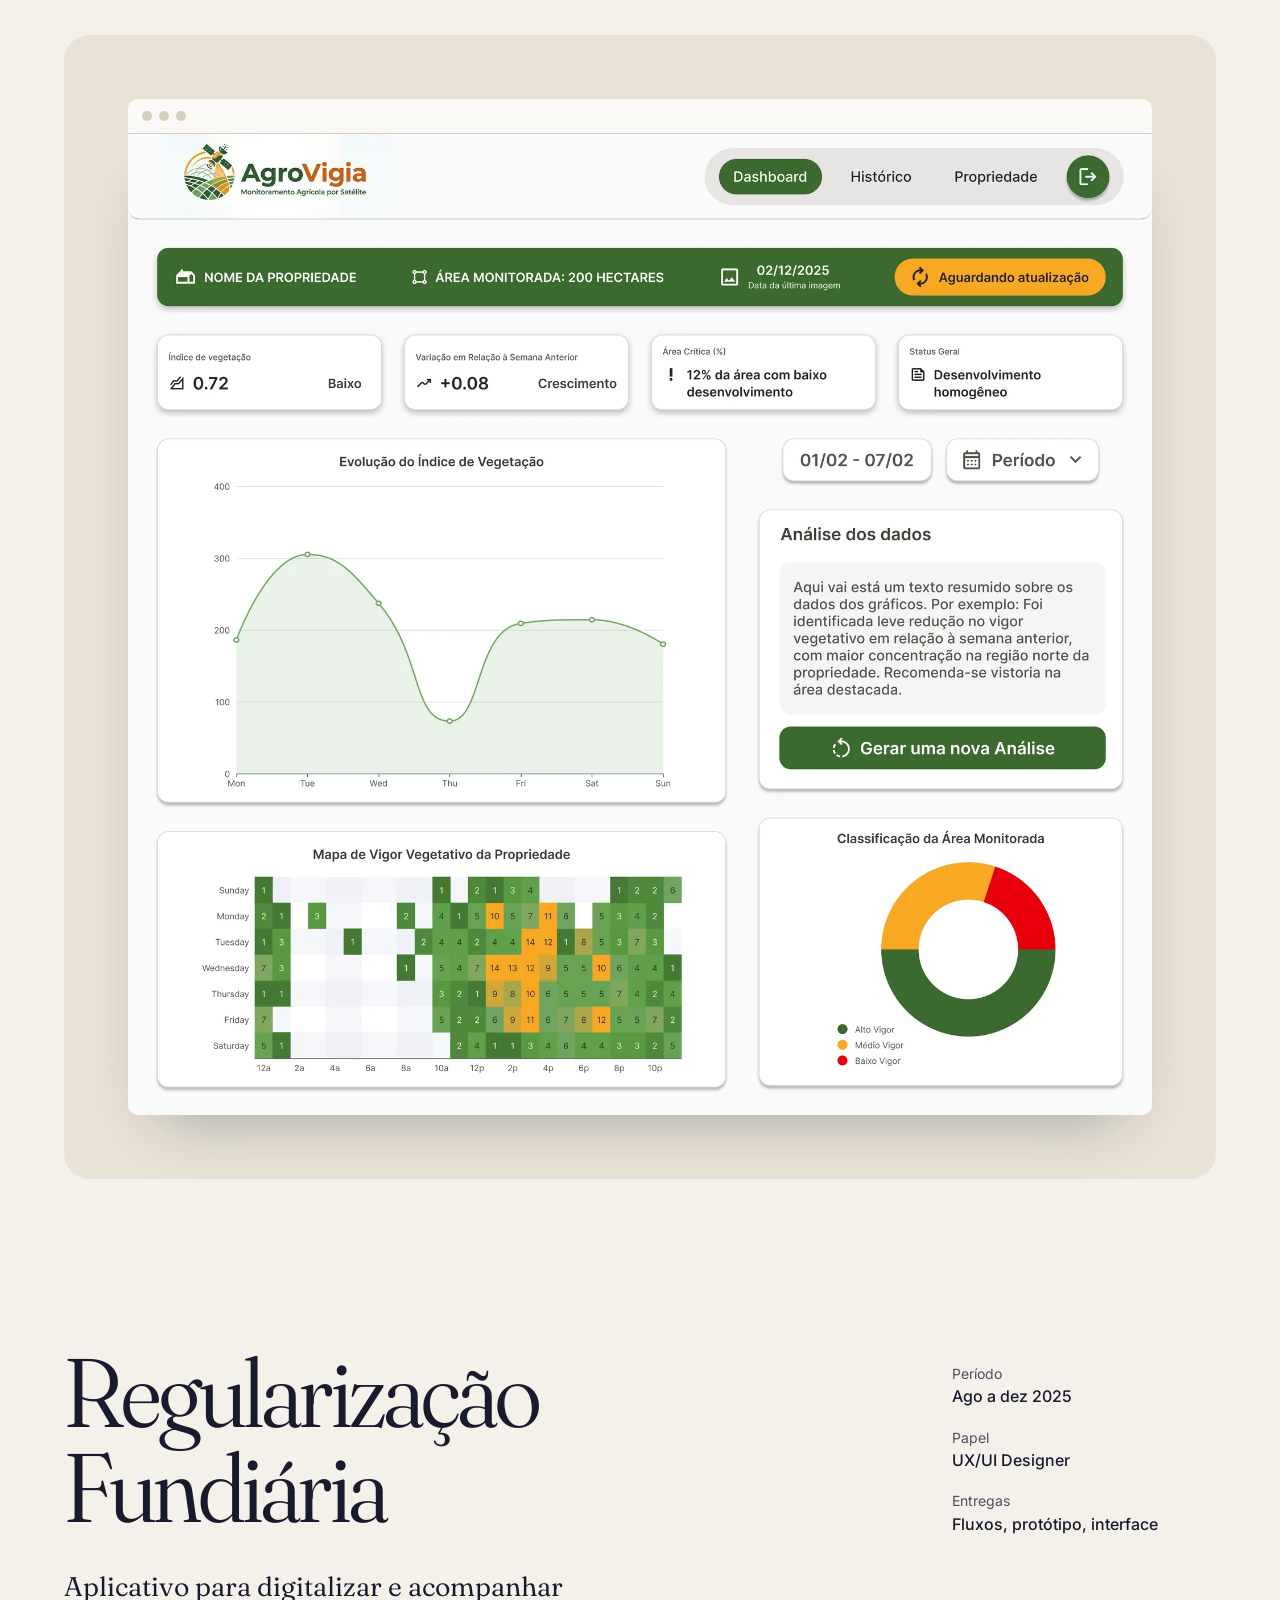
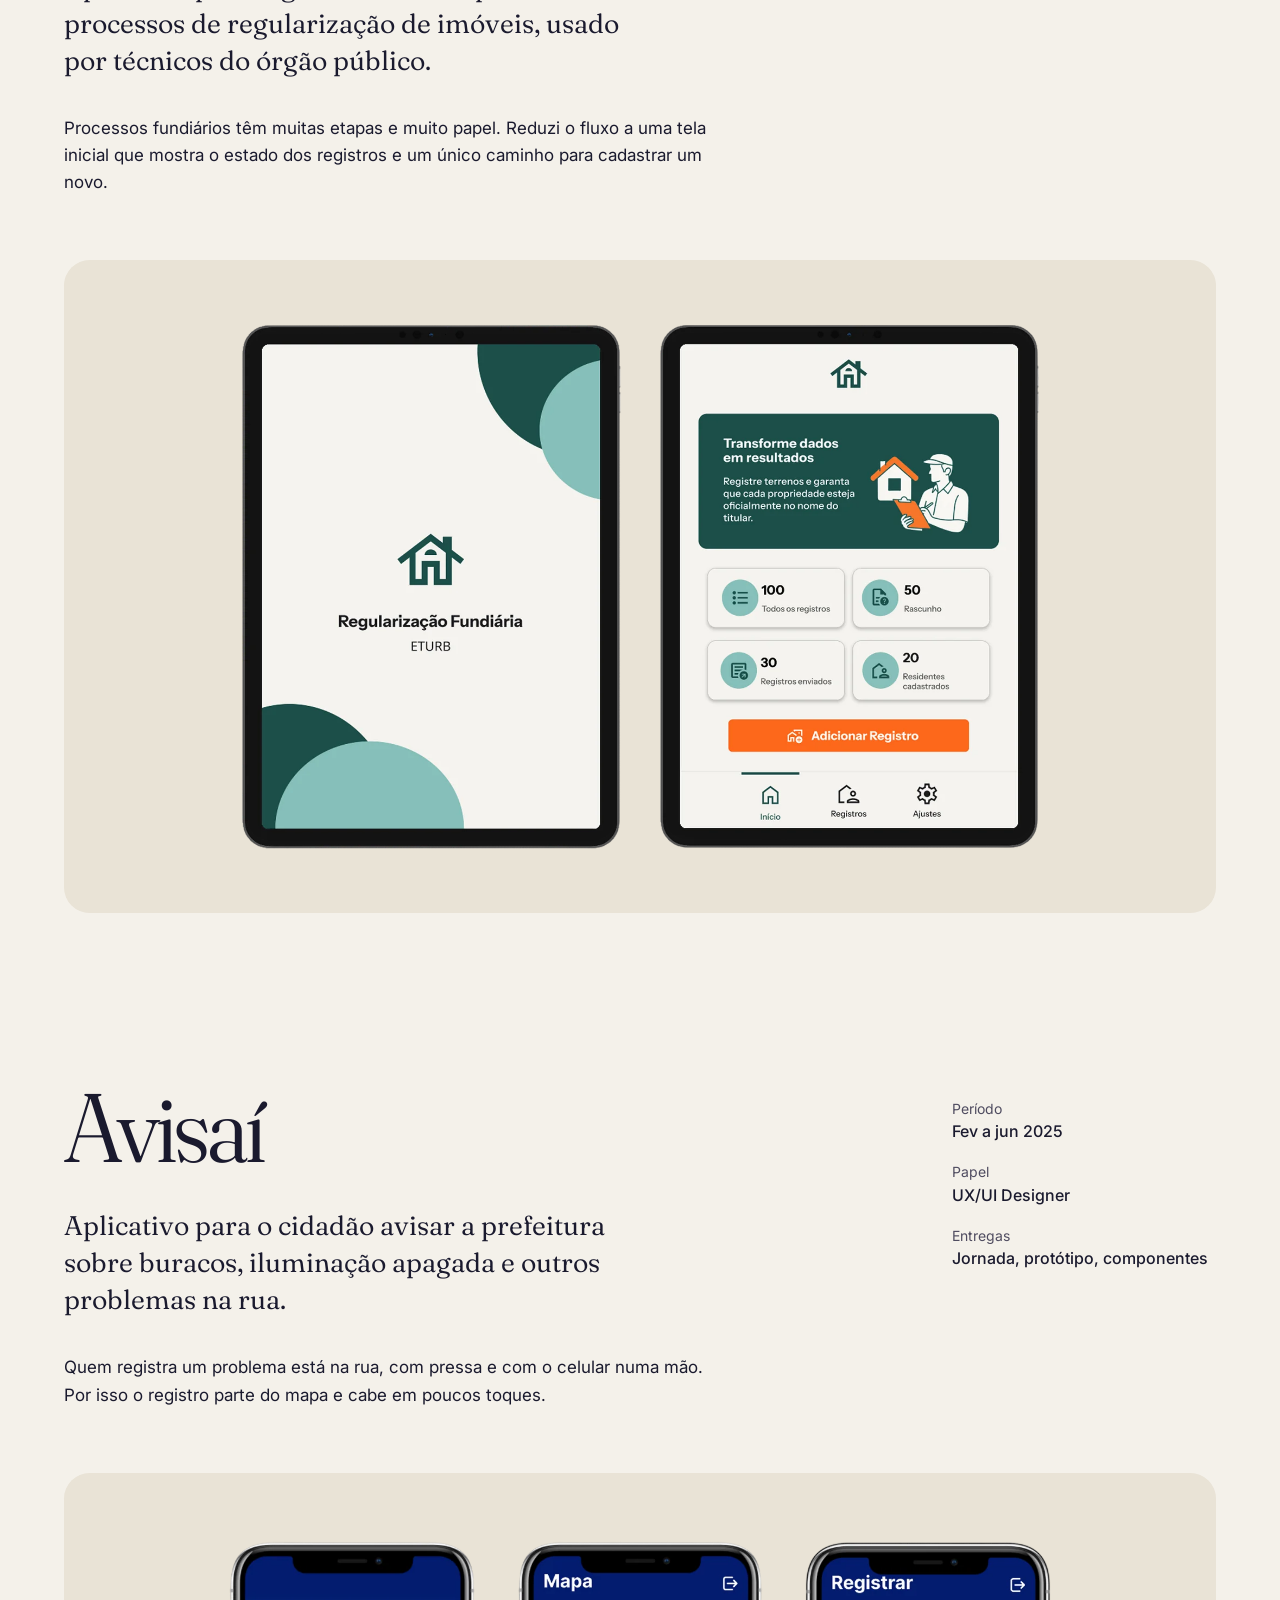
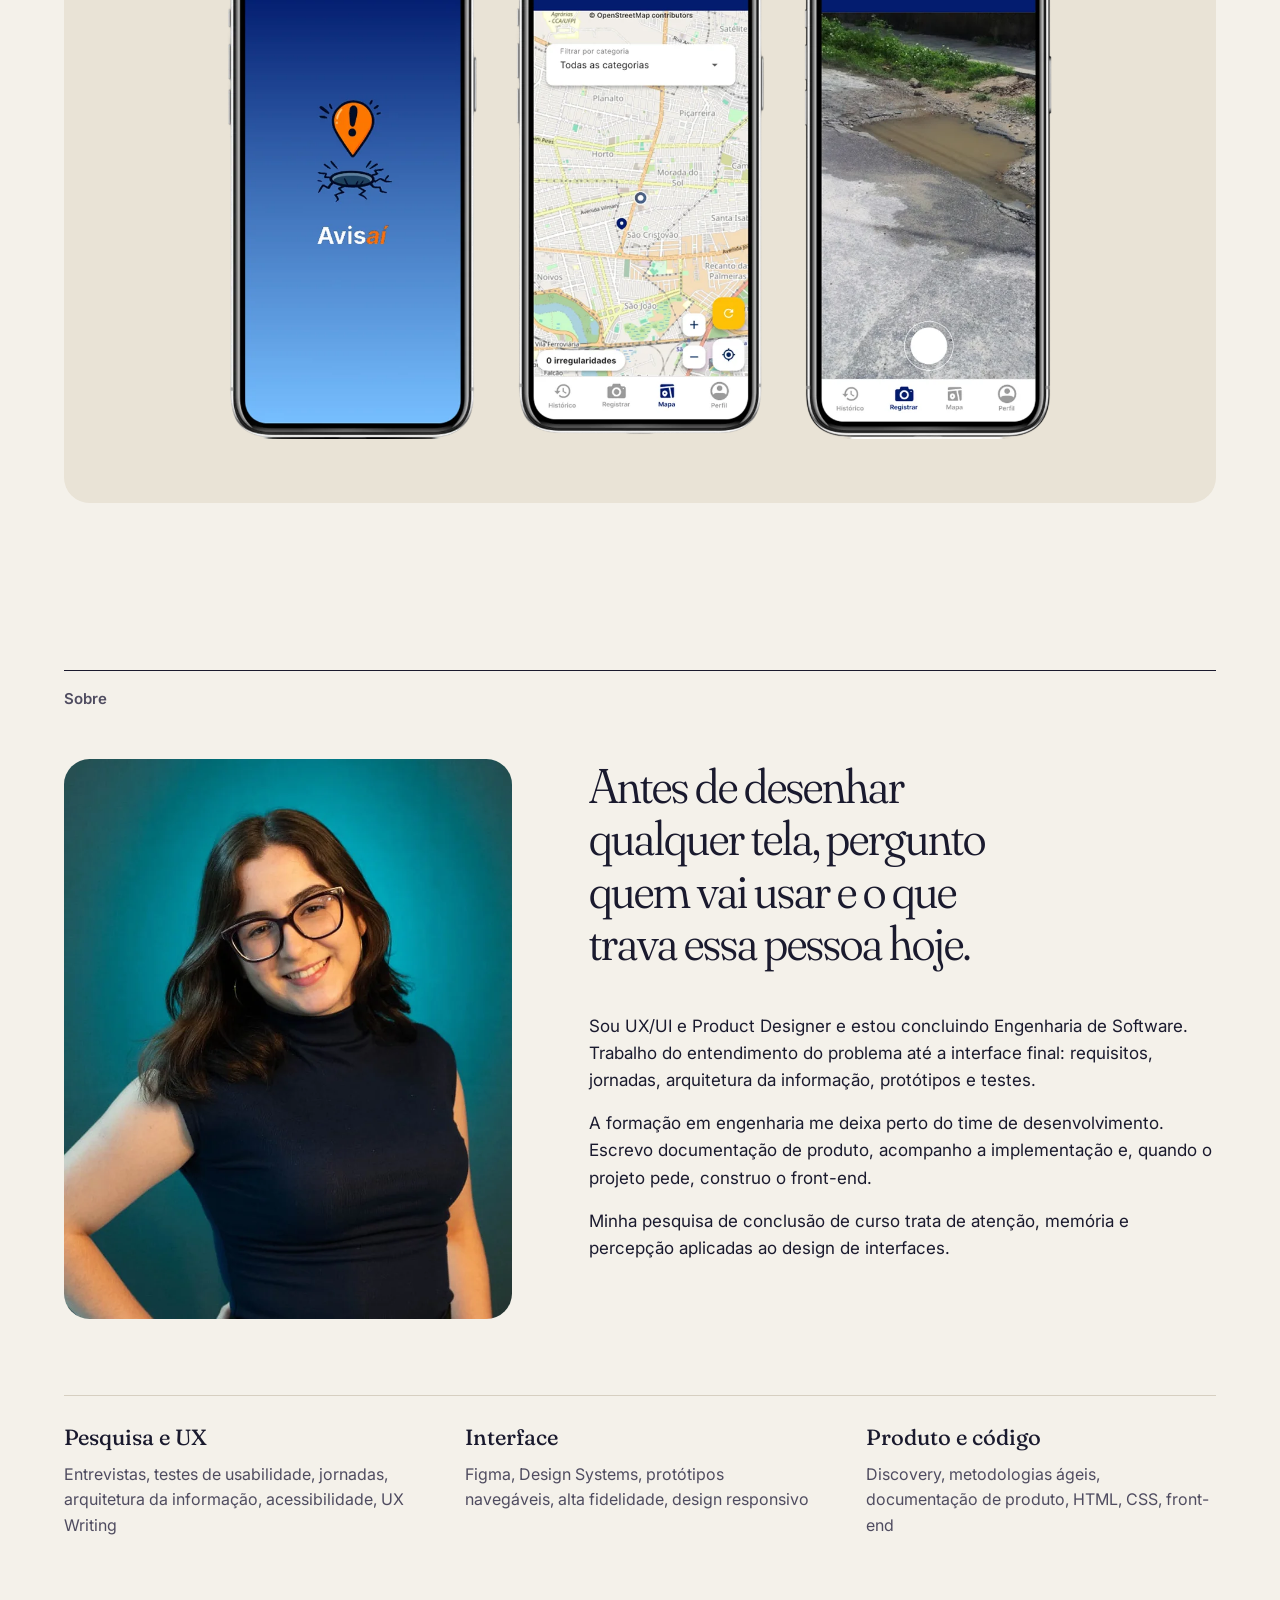
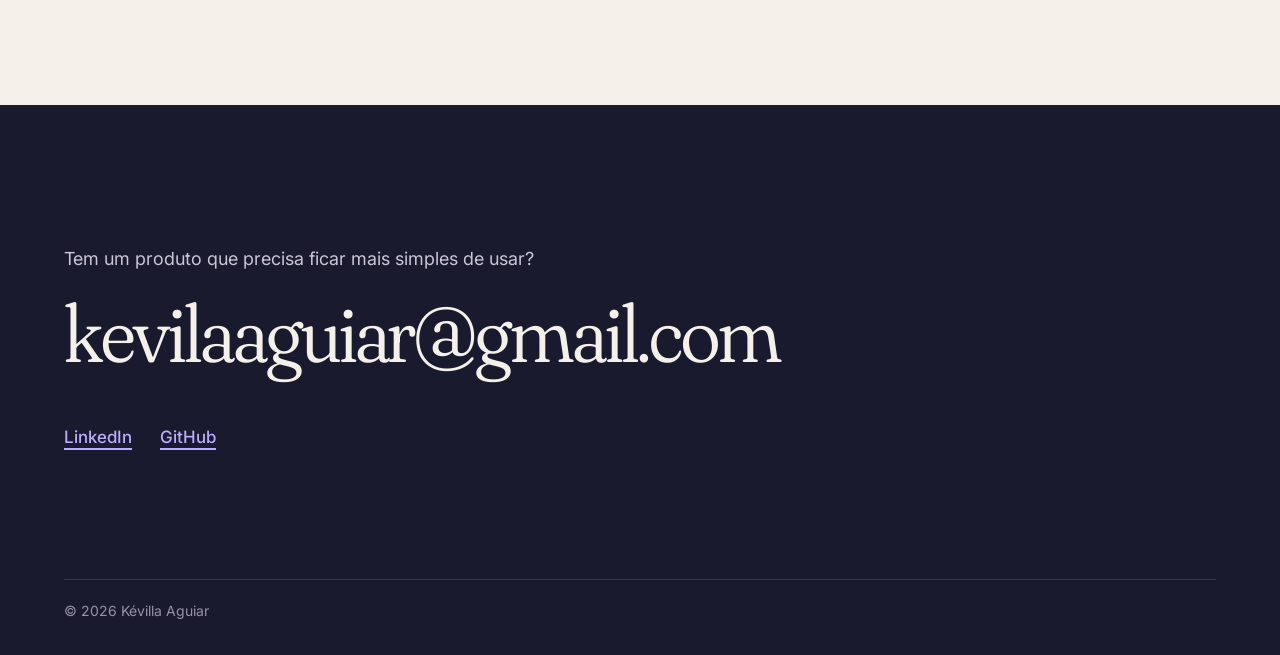
==== commit efb7e205: "Adiciona foto na seção Sobre Co-Authored-By: Claude Opus 5.5 <noreply@anthropic.com> Claude-Session:" ====
--- a/index.html
+++ b/index.html
@@ -152,26 +152,31 @@
     <!-- SOBRE -->
     <section class="about" id="sobre" aria-labelledby="about-title">
       <h2 class="section-title" id="about-title">Sobre</h2>
-      <p class="about-lead">Antes de desenhar qualquer tela, pergunto quem vai usar e o que trava essa pessoa hoje.</p>
-      <div class="about-cols">
-        <div class="about-text">
-          <p>Sou UX/UI e Product Designer e estou concluindo Engenharia de Software. Trabalho do entendimento do problema até a interface final: requisitos, jornadas, arquitetura da informação, protótipos e testes.</p>
-          <p>A formação em engenharia me deixa perto do time de desenvolvimento. Escrevo documentação de produto, acompanho a implementação e, quando o projeto pede, construo o front-end.</p>
-          <p>Minha pesquisa de conclusão de curso trata de atenção, memória e percepção aplicadas ao design de interfaces.</p>
+      <div class="about-grid">
+        <figure class="about-photo">
+          <img src="./assets/kevilla.webp" width="800" height="1000" loading="lazy" alt="Kévilla Aguiar sorrindo, de óculos e blusa escura, em frente a um fundo azul-petróleo">
+        </figure>
+        <div class="about-main">
+          <p class="about-lead">Antes de desenhar qualquer tela, pergunto quem vai usar e o que trava essa pessoa hoje.</p>
+          <div class="about-text">
+            <p>Sou UX/UI e Product Designer e estou concluindo Engenharia de Software. Trabalho do entendimento do problema até a interface final: requisitos, jornadas, arquitetura da informação, protótipos e testes.</p>
+            <p>A formação em engenharia me deixa perto do time de desenvolvimento. Escrevo documentação de produto, acompanho a implementação e, quando o projeto pede, construo o front-end.</p>
+            <p>Minha pesquisa de conclusão de curso trata de atenção, memória e percepção aplicadas ao design de interfaces.</p>
+          </div>
         </div>
-        <div class="skills">
-          <div>
-            <h3>Pesquisa e UX</h3>
-            <p>Entrevistas, testes de usabilidade, jornadas, arquitetura da informação, acessibilidade, UX Writing</p>
-          </div>
-          <div>
-            <h3>Interface</h3>
-            <p>Figma, Design Systems, protótipos navegáveis, alta fidelidade, design responsivo</p>
-          </div>
-          <div>
-            <h3>Produto e código</h3>
-            <p>Discovery, metodologias ágeis, documentação de produto, HTML, CSS, front-end</p>
-          </div>
+      </div>
+      <div class="skills">
+        <div>
+          <h3>Pesquisa e UX</h3>
+          <p>Entrevistas, testes de usabilidade, jornadas, arquitetura da informação, acessibilidade, UX Writing</p>
+        </div>
+        <div>
+          <h3>Interface</h3>
+          <p>Figma, Design Systems, protótipos navegáveis, alta fidelidade, design responsivo</p>
+        </div>
+        <div>
+          <h3>Produto e código</h3>
+          <p>Discovery, metodologias ágeis, documentação de produto, HTML, CSS, front-end</p>
         </div>
       </div>
     </section>
--- a/style.css
+++ b/style.css
@@ -296,27 +296,44 @@
 .about { padding-bottom: var(--space-section); border-top: 1px solid var(--ink); padding-top: 16px; }
 .about .section-title { padding-bottom: 0; }
 
+.about-grid {
+  display: grid;
+  grid-template-columns: minmax(0, 5fr) minmax(0, 7fr);
+  gap: clamp(32px, 6vw, 96px);
+  align-items: start;
+  margin-top: clamp(28px, 4vw, 48px);
+}
+
+.about-photo img {
+  width: 100%;
+  aspect-ratio: 4 / 5;
+  object-fit: cover;
+  border-radius: clamp(16px, 2vw, 28px);
+}
+
 .about-lead {
   font-family: var(--serif);
   font-weight: 340;
-  font-size: clamp(32px, 4.6vw, 64px);
+  font-size: clamp(30px, 3.8vw, 54px);
   line-height: 1.08;
   letter-spacing: -0.02em;
   font-variation-settings: 'opsz' 144, 'SOFT' 60;
-  max-width: 20ch;
-  margin-block: clamp(28px, 4vw, 48px) clamp(40px, 5vw, 64px);
+  max-width: 18ch;
+  margin-bottom: clamp(28px, 3.5vw, 44px);
   text-wrap: balance;
 }
 
-.about-cols {
-  display: grid;
-  grid-template-columns: 1.3fr 1fr;
-  gap: clamp(32px, 6vw, 96px);
-}
 .about-text p { max-width: 58ch; }
 .about-text p + p { margin-top: 16px; }
 
-.skills { display: grid; gap: 28px; align-content: start; }
+.skills {
+  display: grid;
+  grid-template-columns: repeat(3, 1fr);
+  gap: clamp(24px, 4vw, 56px);
+  margin-top: clamp(48px, 6vw, 80px);
+  padding-top: 24px;
+  border-top: 1px solid var(--line);
+}
 .skills h3 {
   font-family: var(--serif); font-weight: 450; font-size: 22px;
   font-variation-settings: 'opsz' 24, 'SOFT' 50;
@@ -372,7 +389,9 @@
     padding-top: 0; margin-top: 28px;
     padding-block: 18px; border-block: 1px solid var(--line);
   }
-  .about-cols { grid-template-columns: 1fr; }
+  .about-grid { grid-template-columns: 1fr; }
+  .about-photo { max-width: 360px; }
+  .skills { grid-template-columns: 1fr; }
   .hero-seal { opacity: .95; }
 }
 
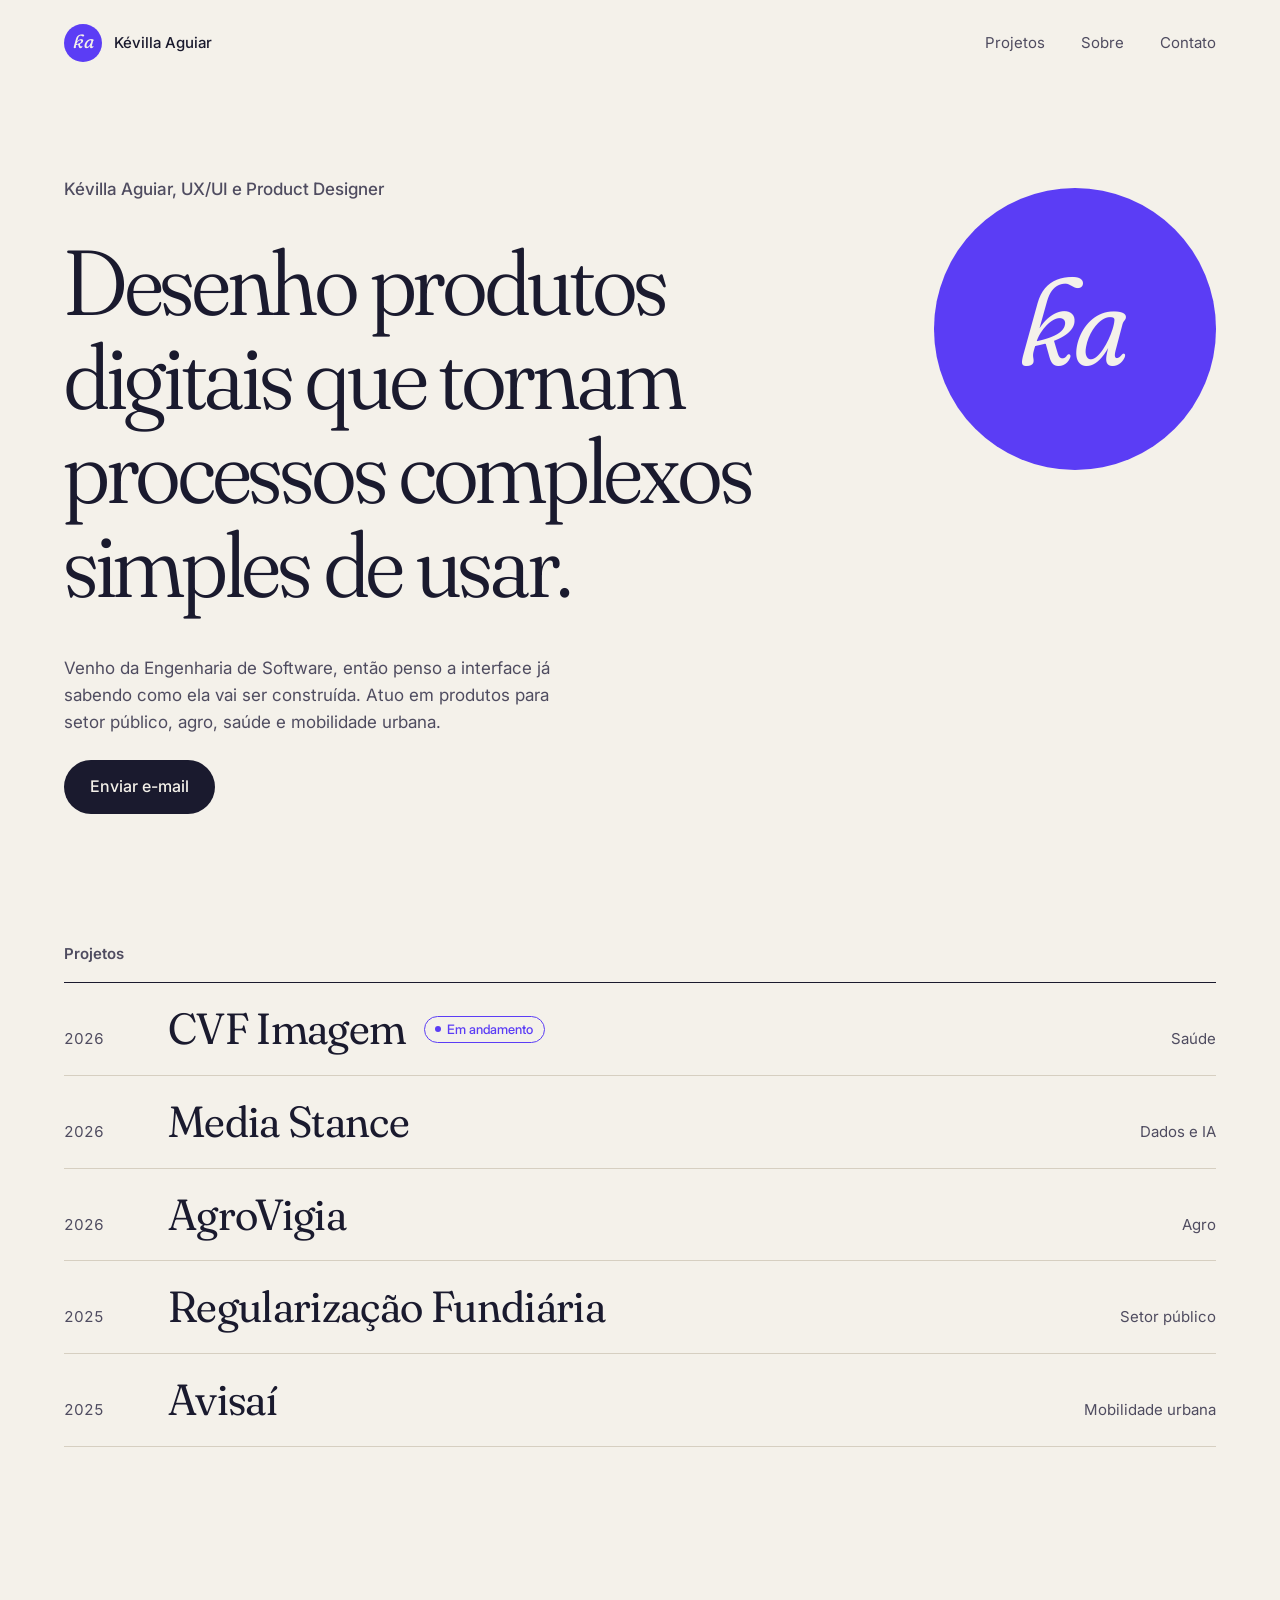
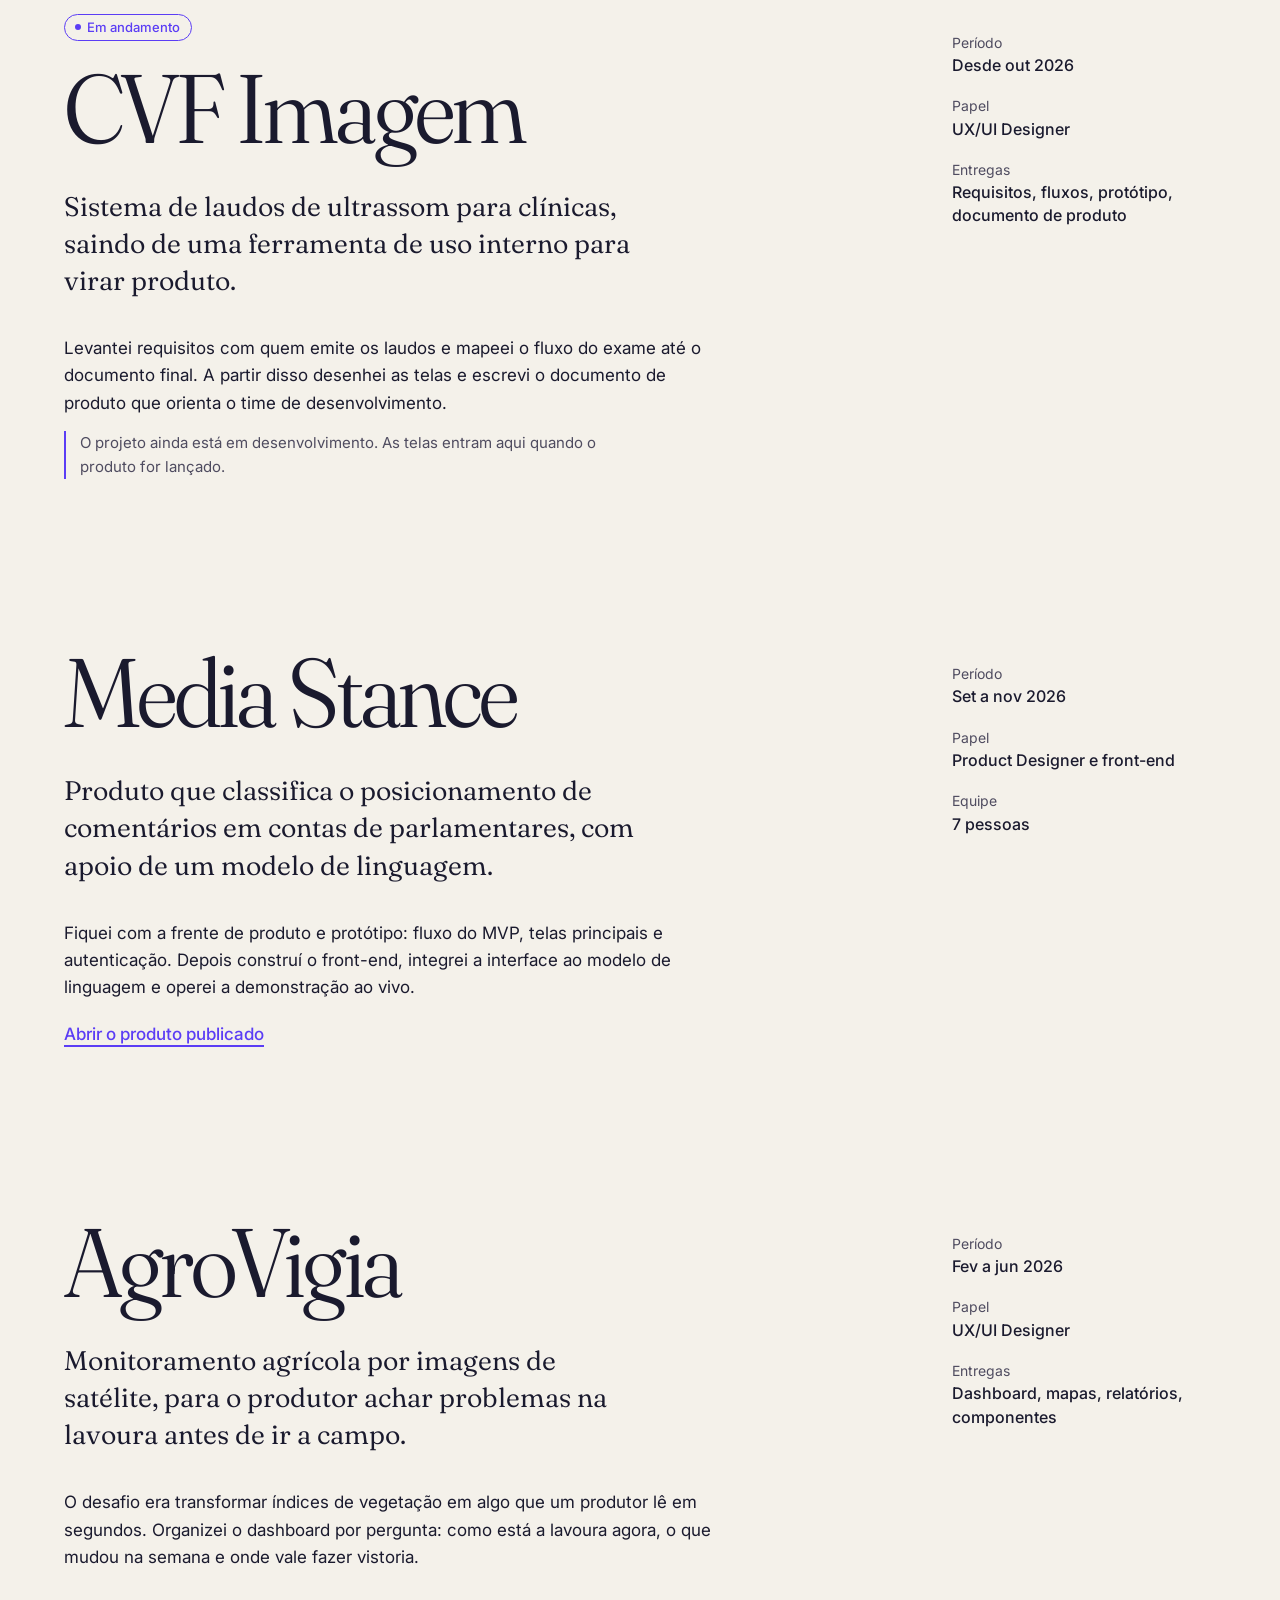
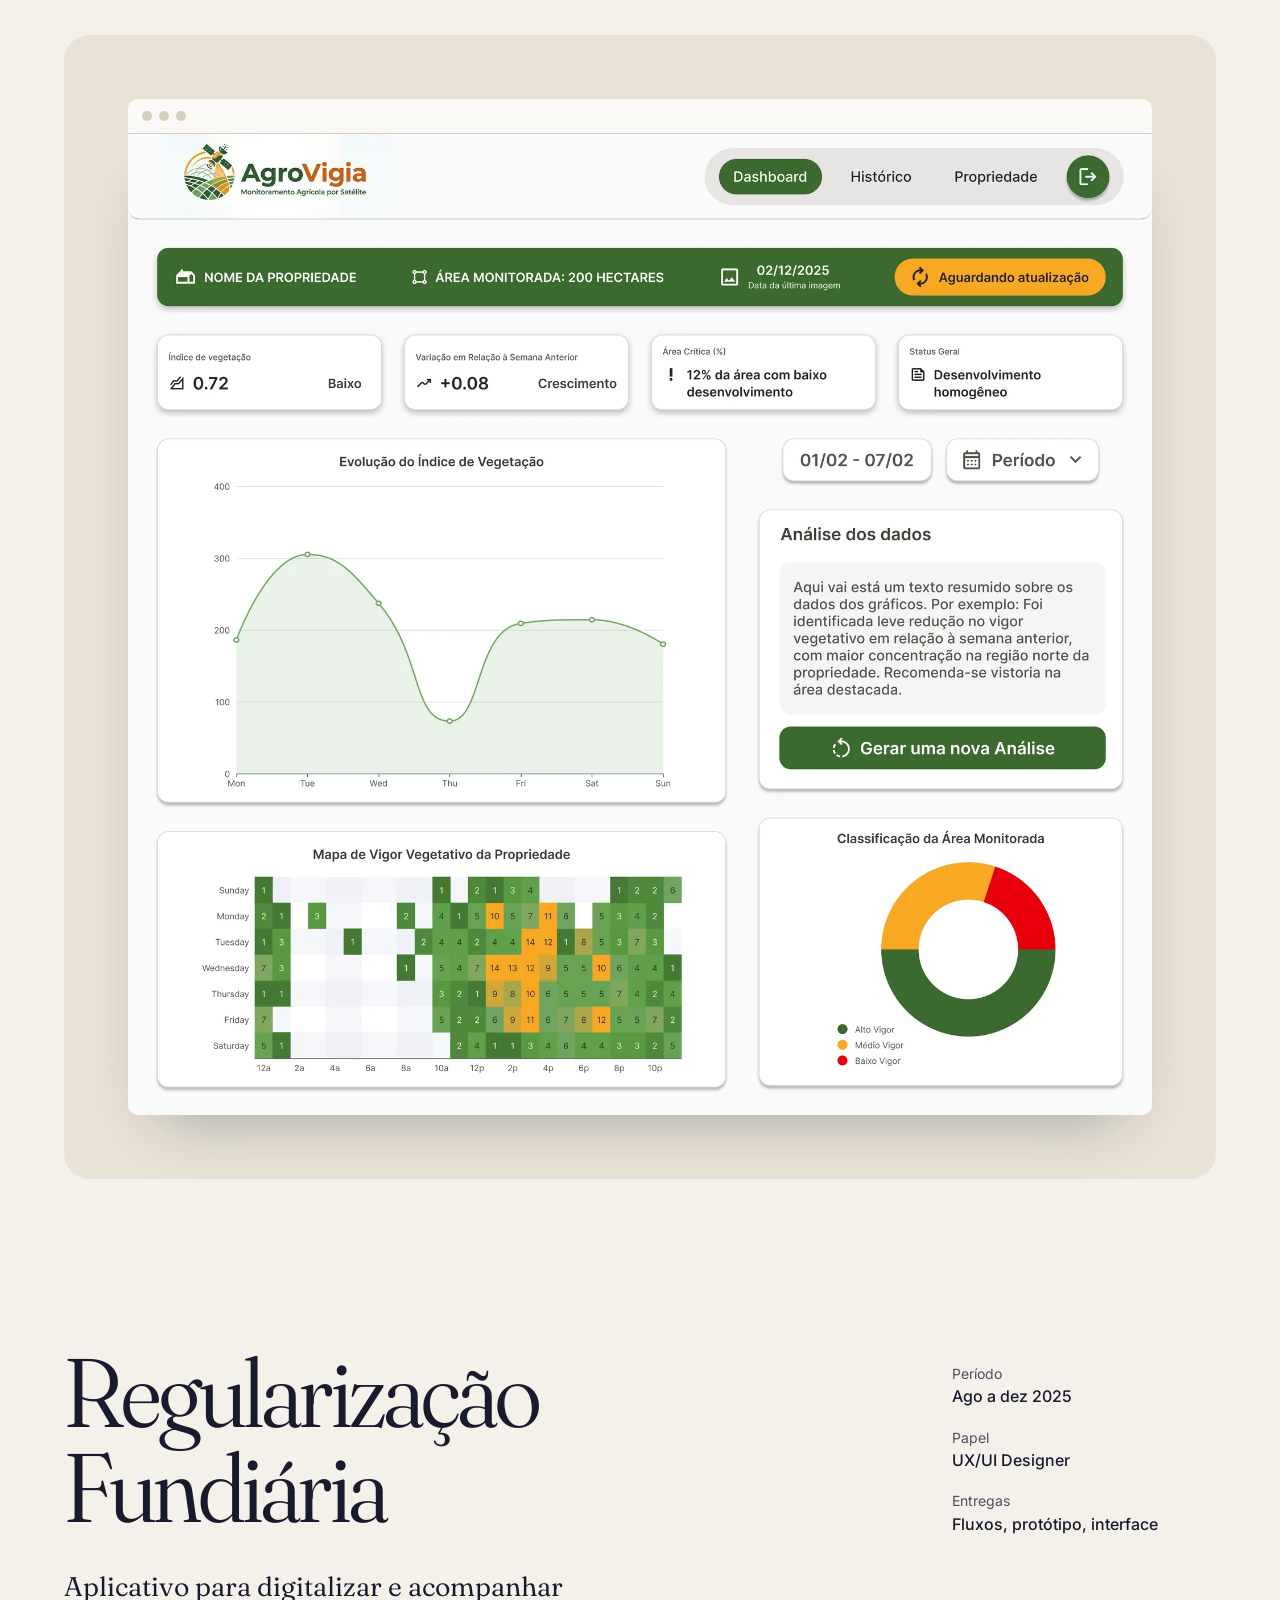
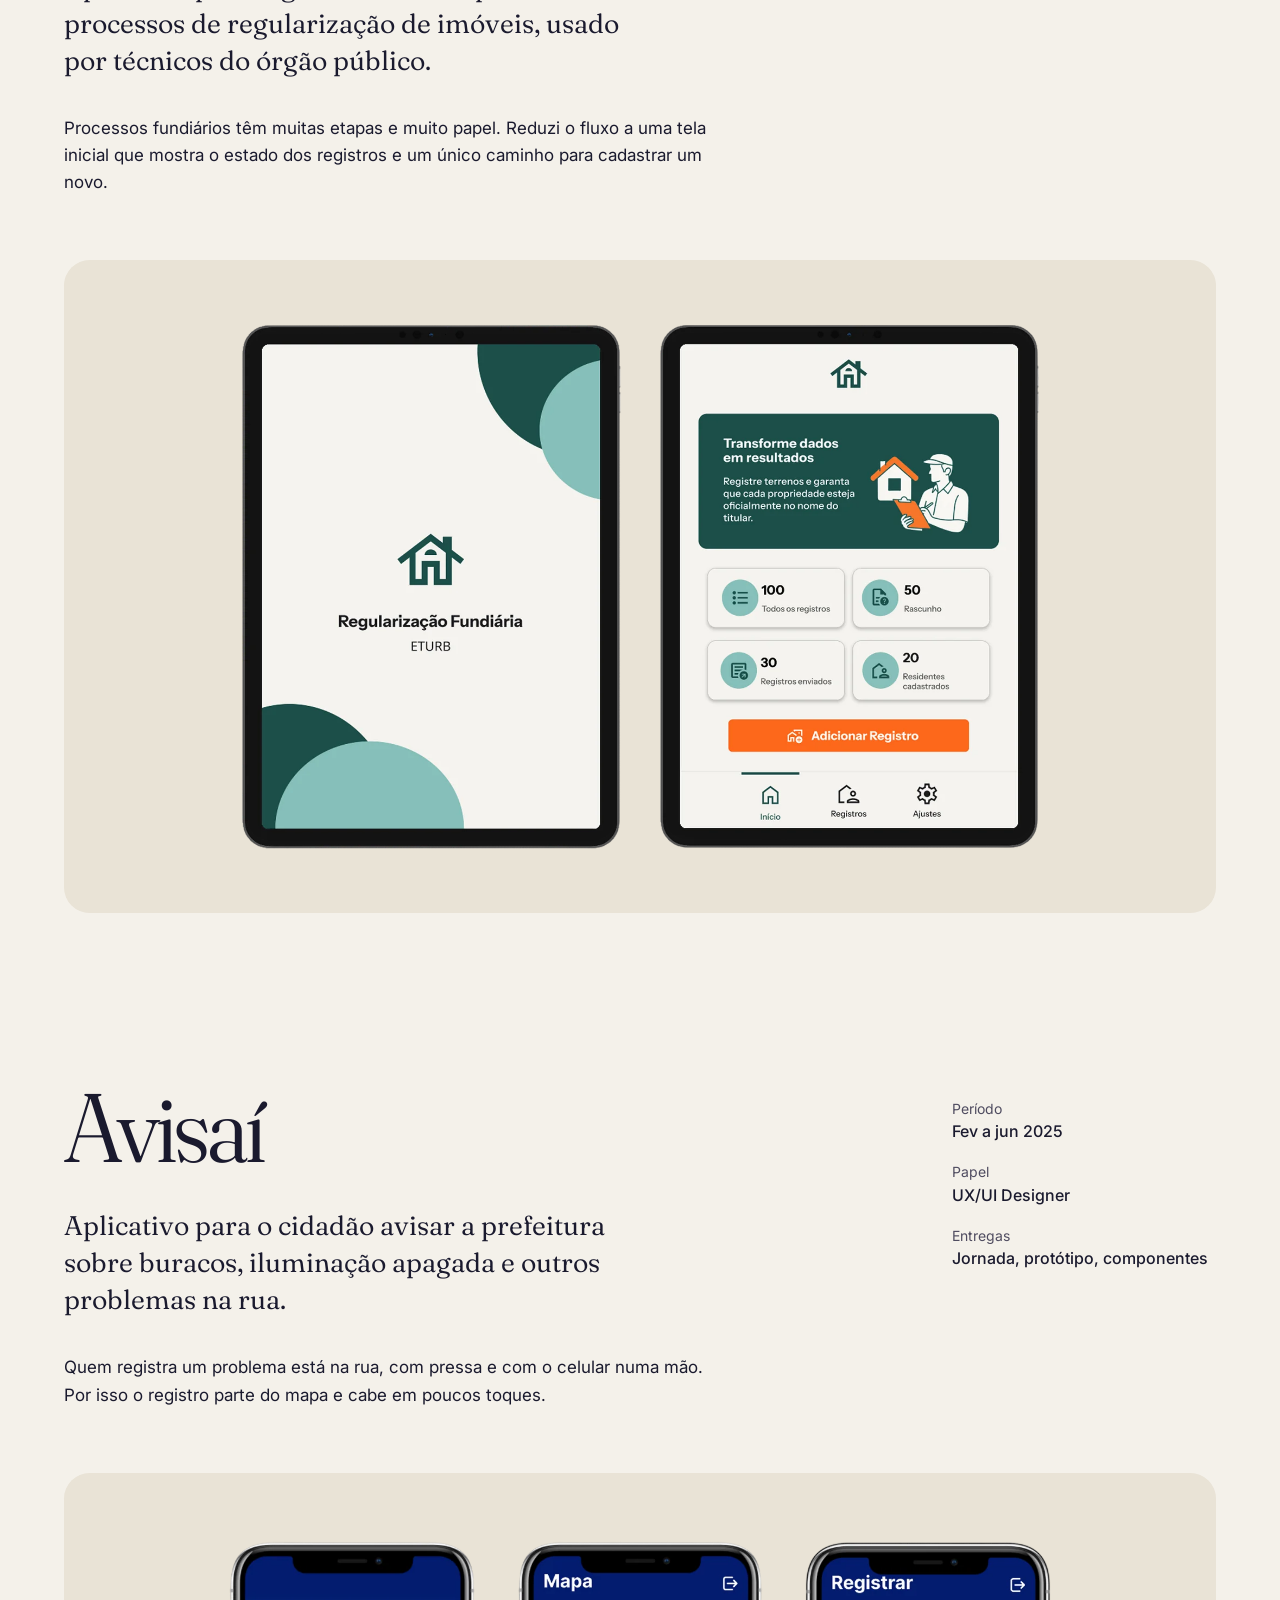
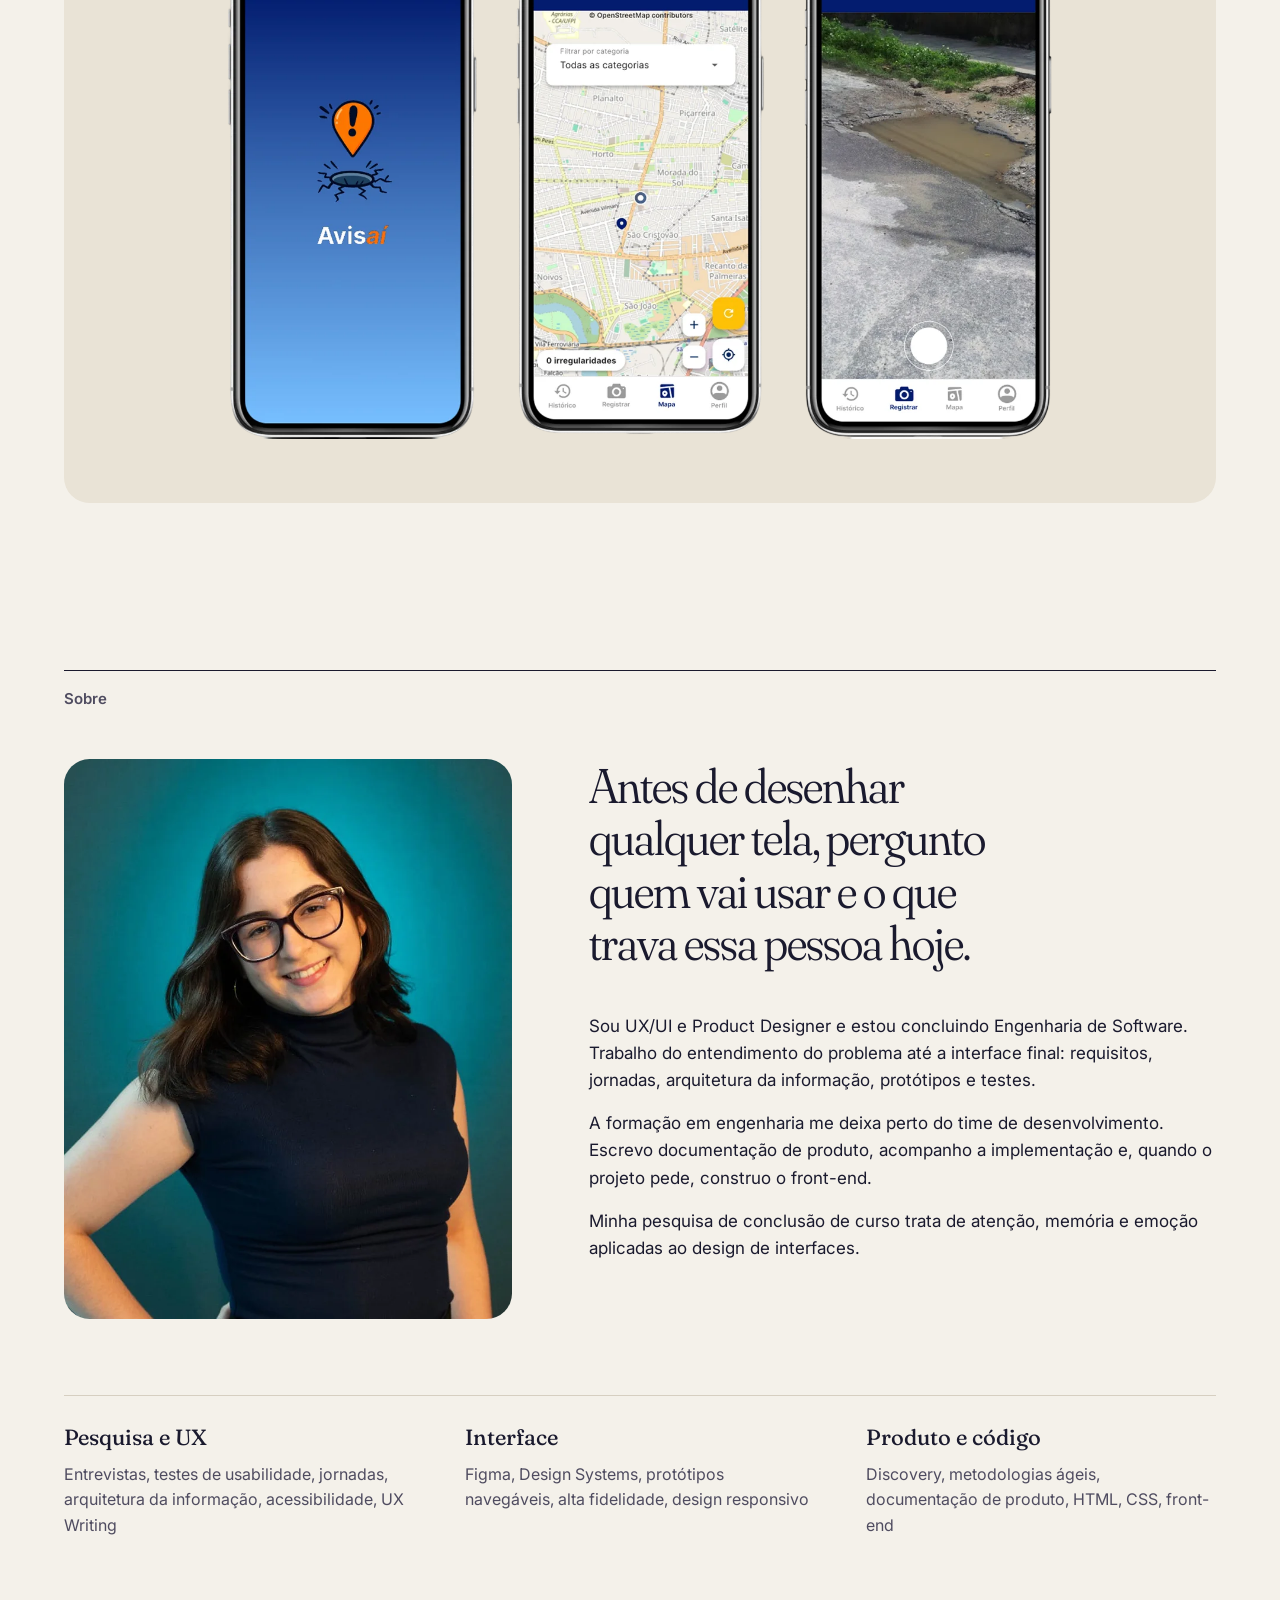
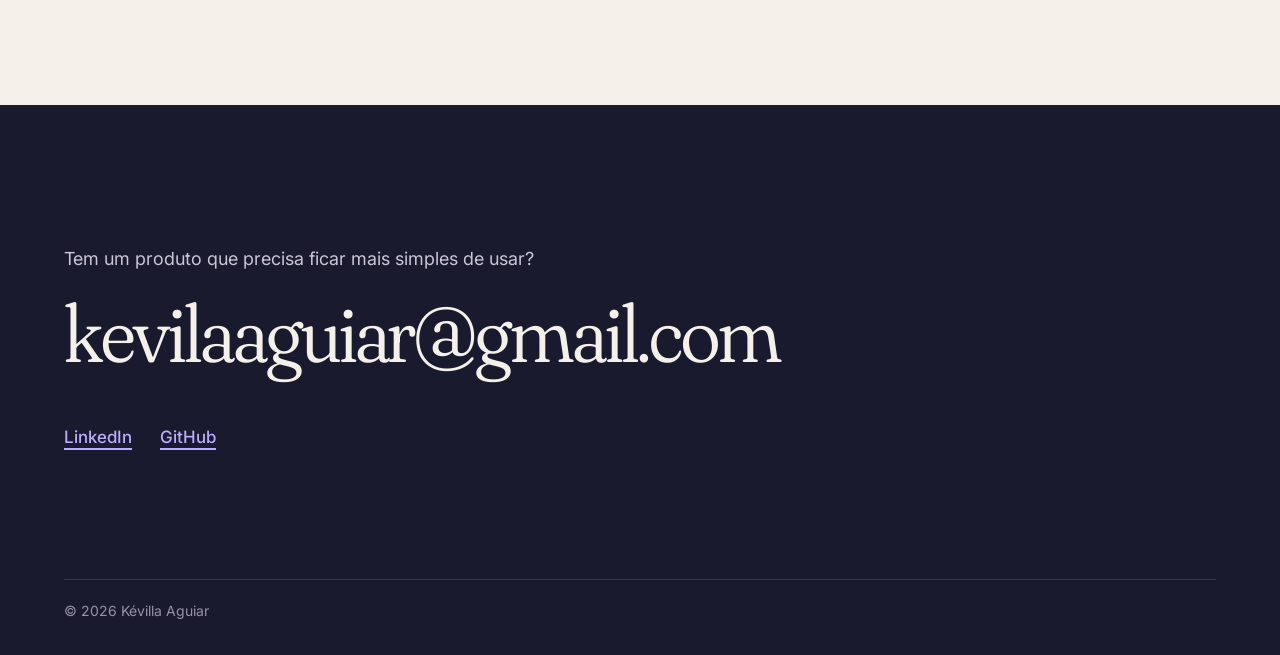
==== commit 96e65a39: "Atualiza tema da pesquisa de TCC na seção Sobre Co-Authored-By: Claude Opus 5.5 <noreply@anthropic.c" ====
--- a/index.html
+++ b/index.html
@@ -161,7 +161,7 @@
           <div class="about-text">
             <p>Sou UX/UI e Product Designer e estou concluindo Engenharia de Software. Trabalho do entendimento do problema até a interface final: requisitos, jornadas, arquitetura da informação, protótipos e testes.</p>
             <p>A formação em engenharia me deixa perto do time de desenvolvimento. Escrevo documentação de produto, acompanho a implementação e, quando o projeto pede, construo o front-end.</p>
-            <p>Minha pesquisa de conclusão de curso trata de atenção, memória e percepção aplicadas ao design de interfaces.</p>
+            <p>Minha pesquisa de conclusão de curso trata de atenção, memória e emoção aplicadas ao design de interfaces.</p>
           </div>
         </div>
       </div>
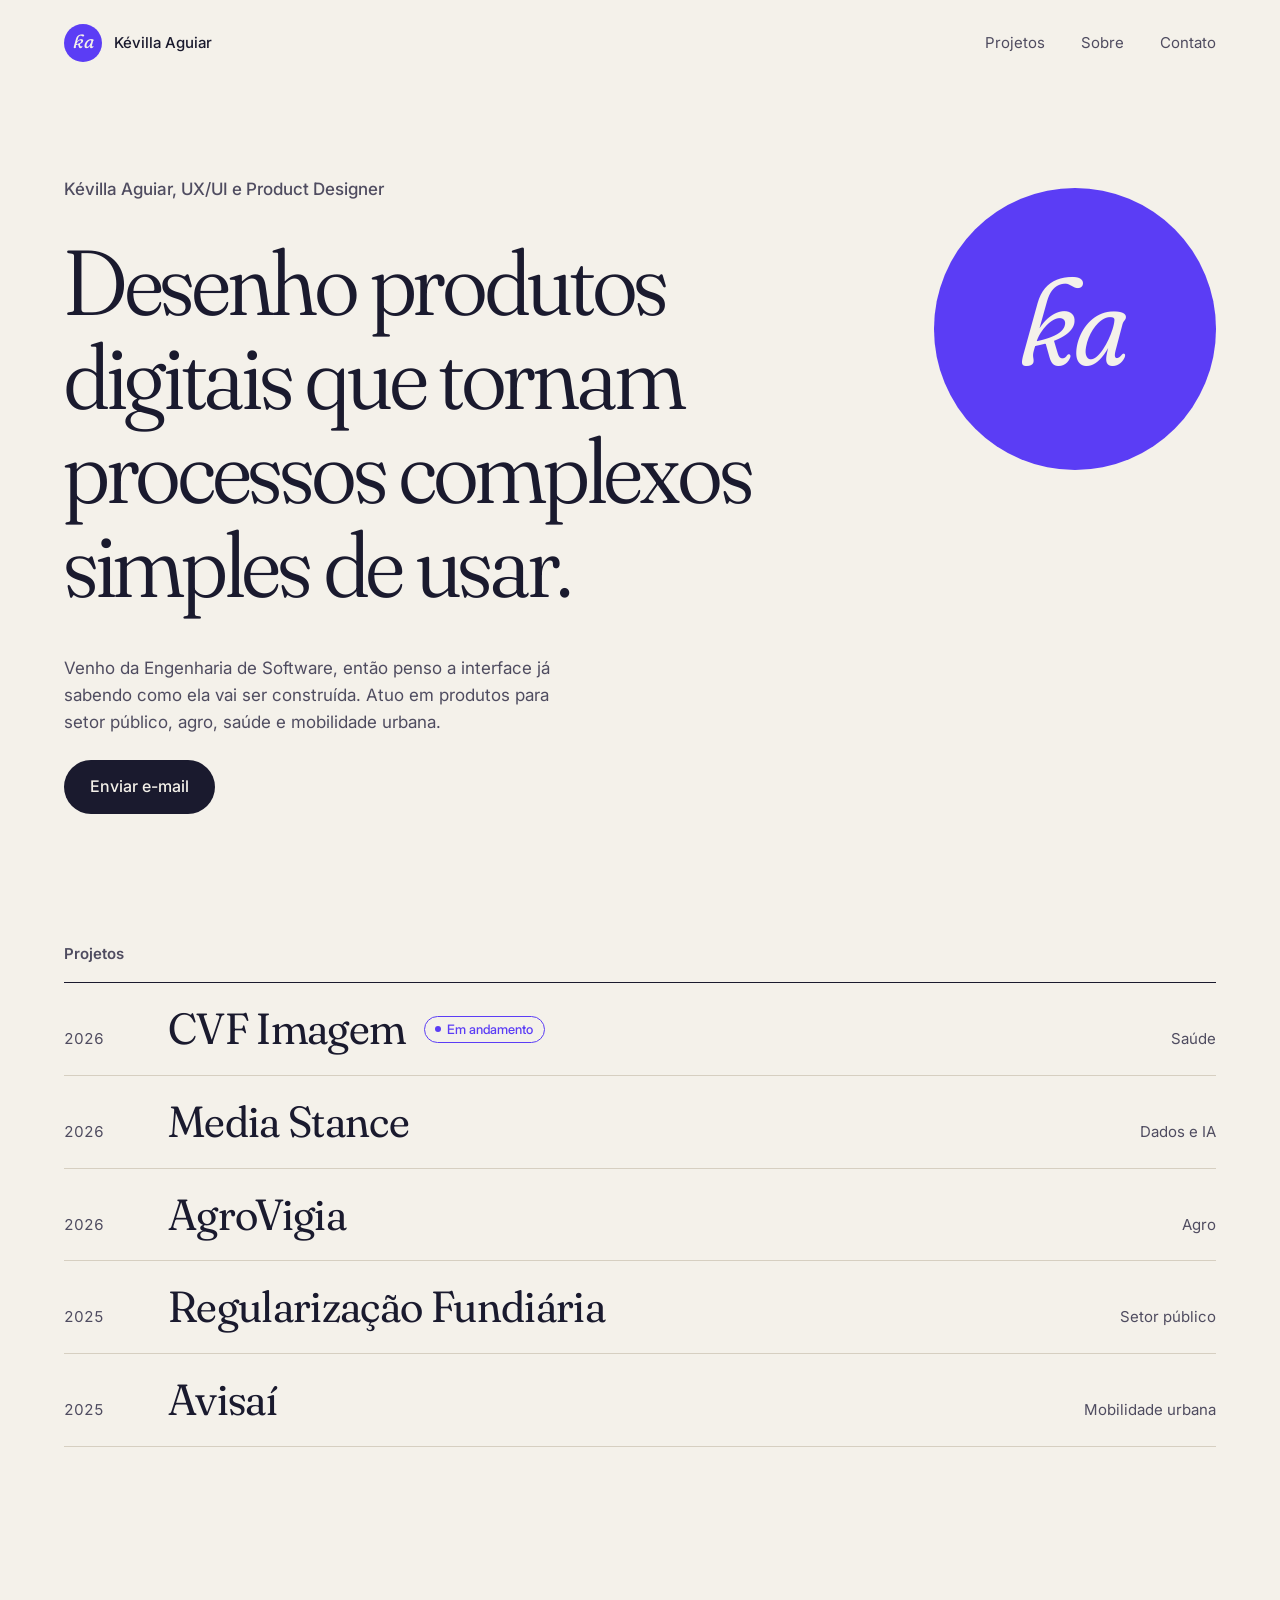
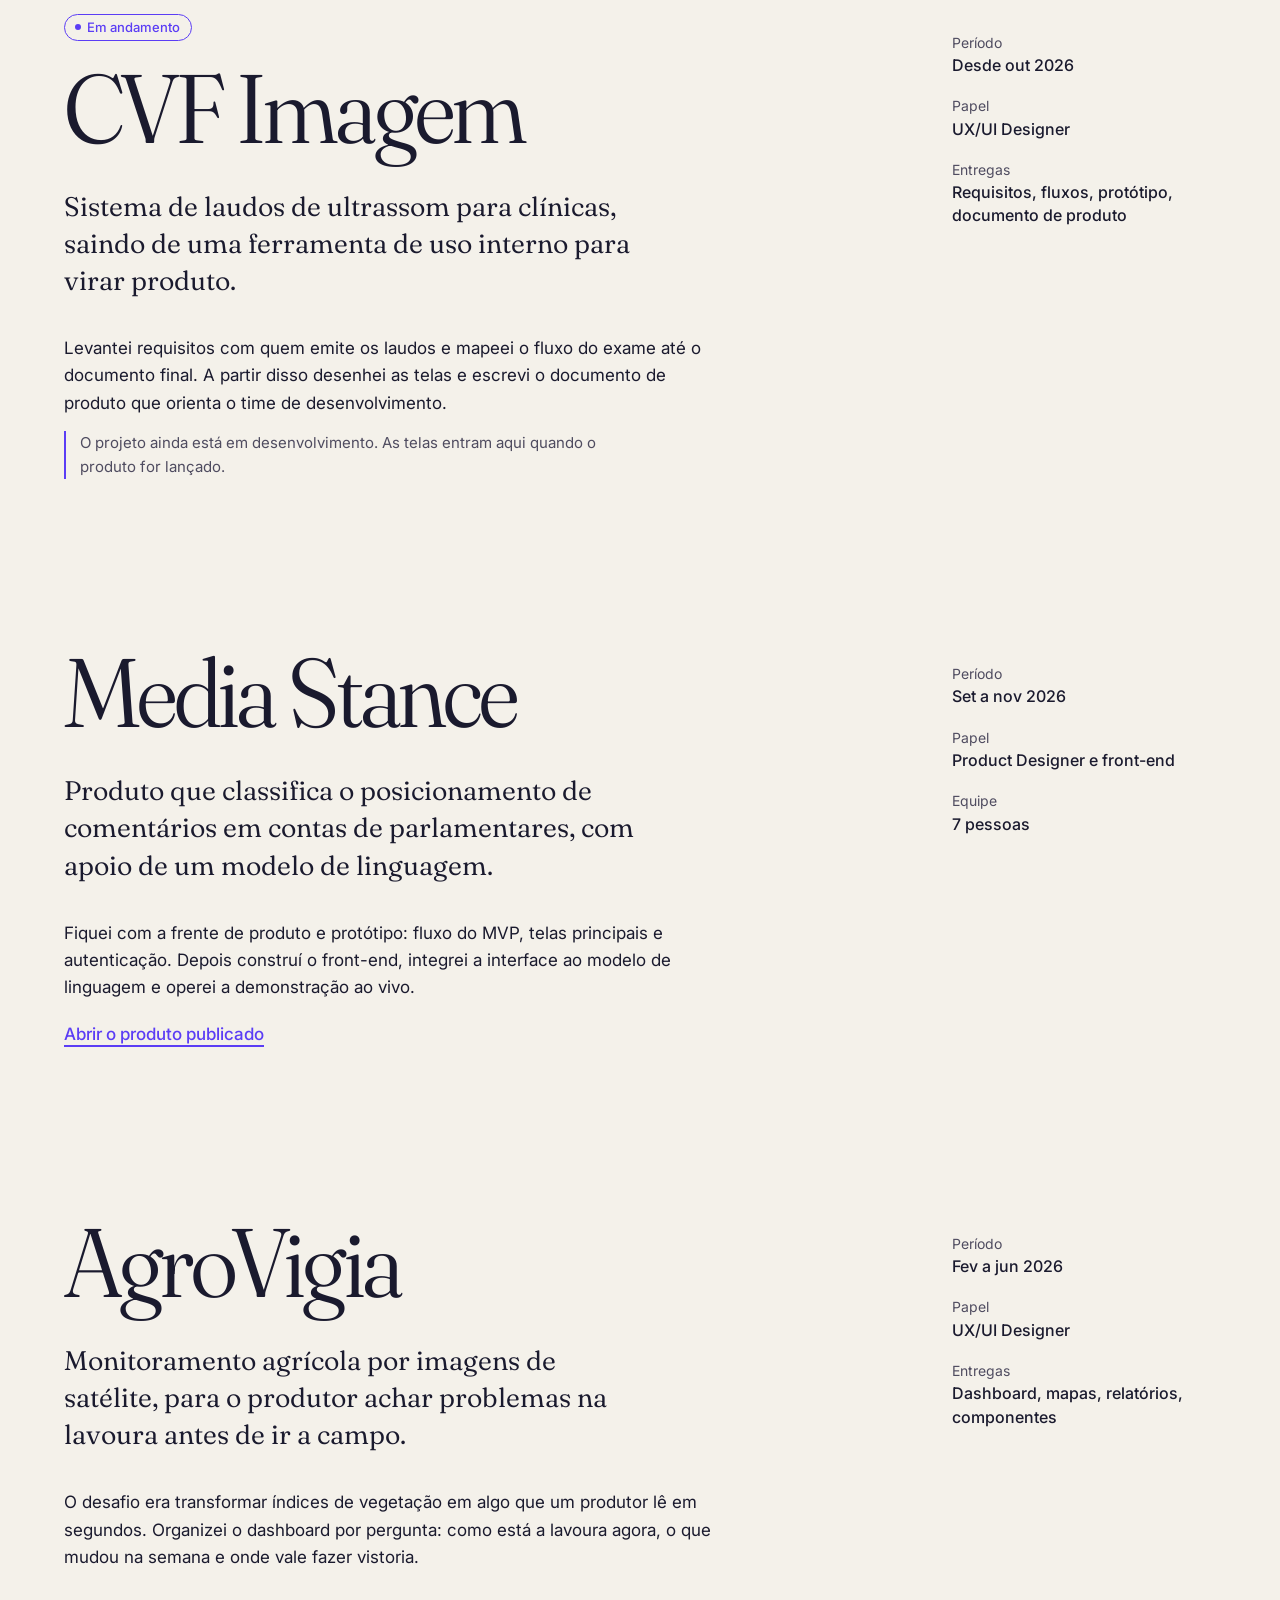
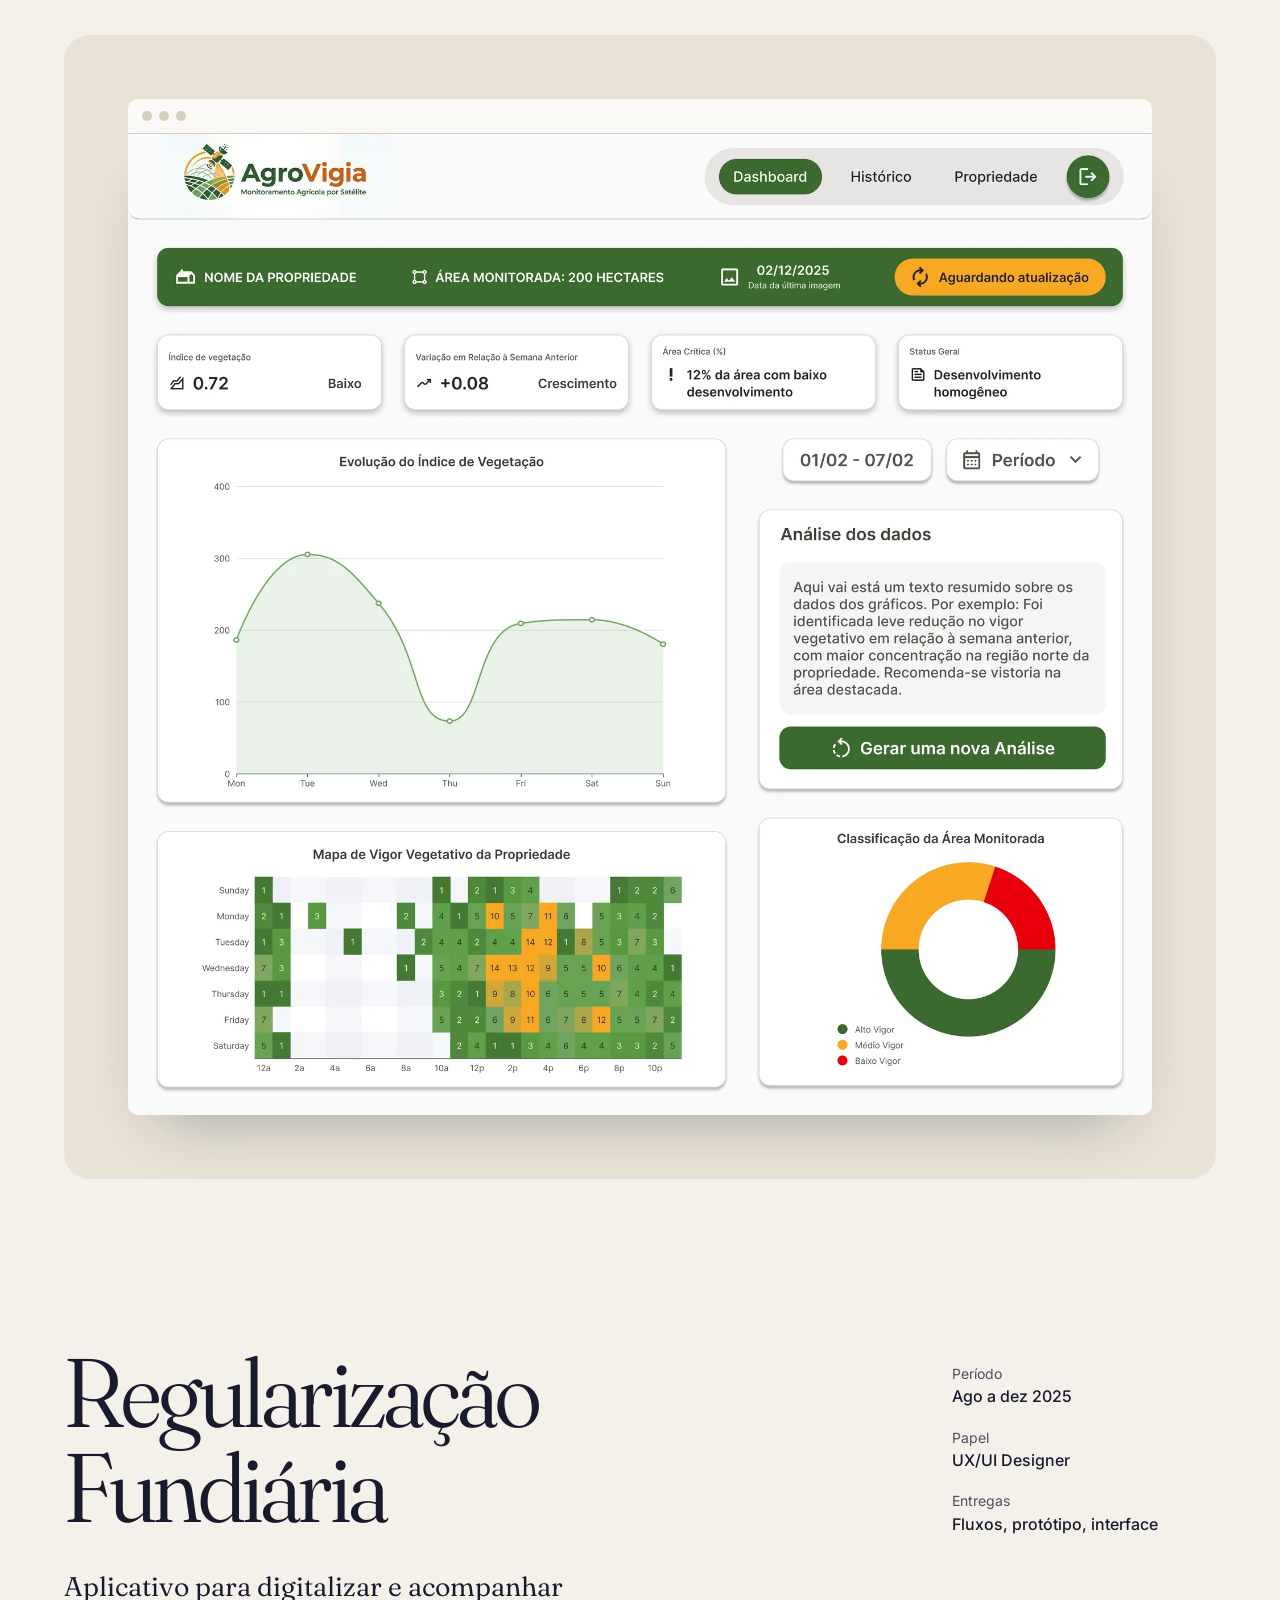
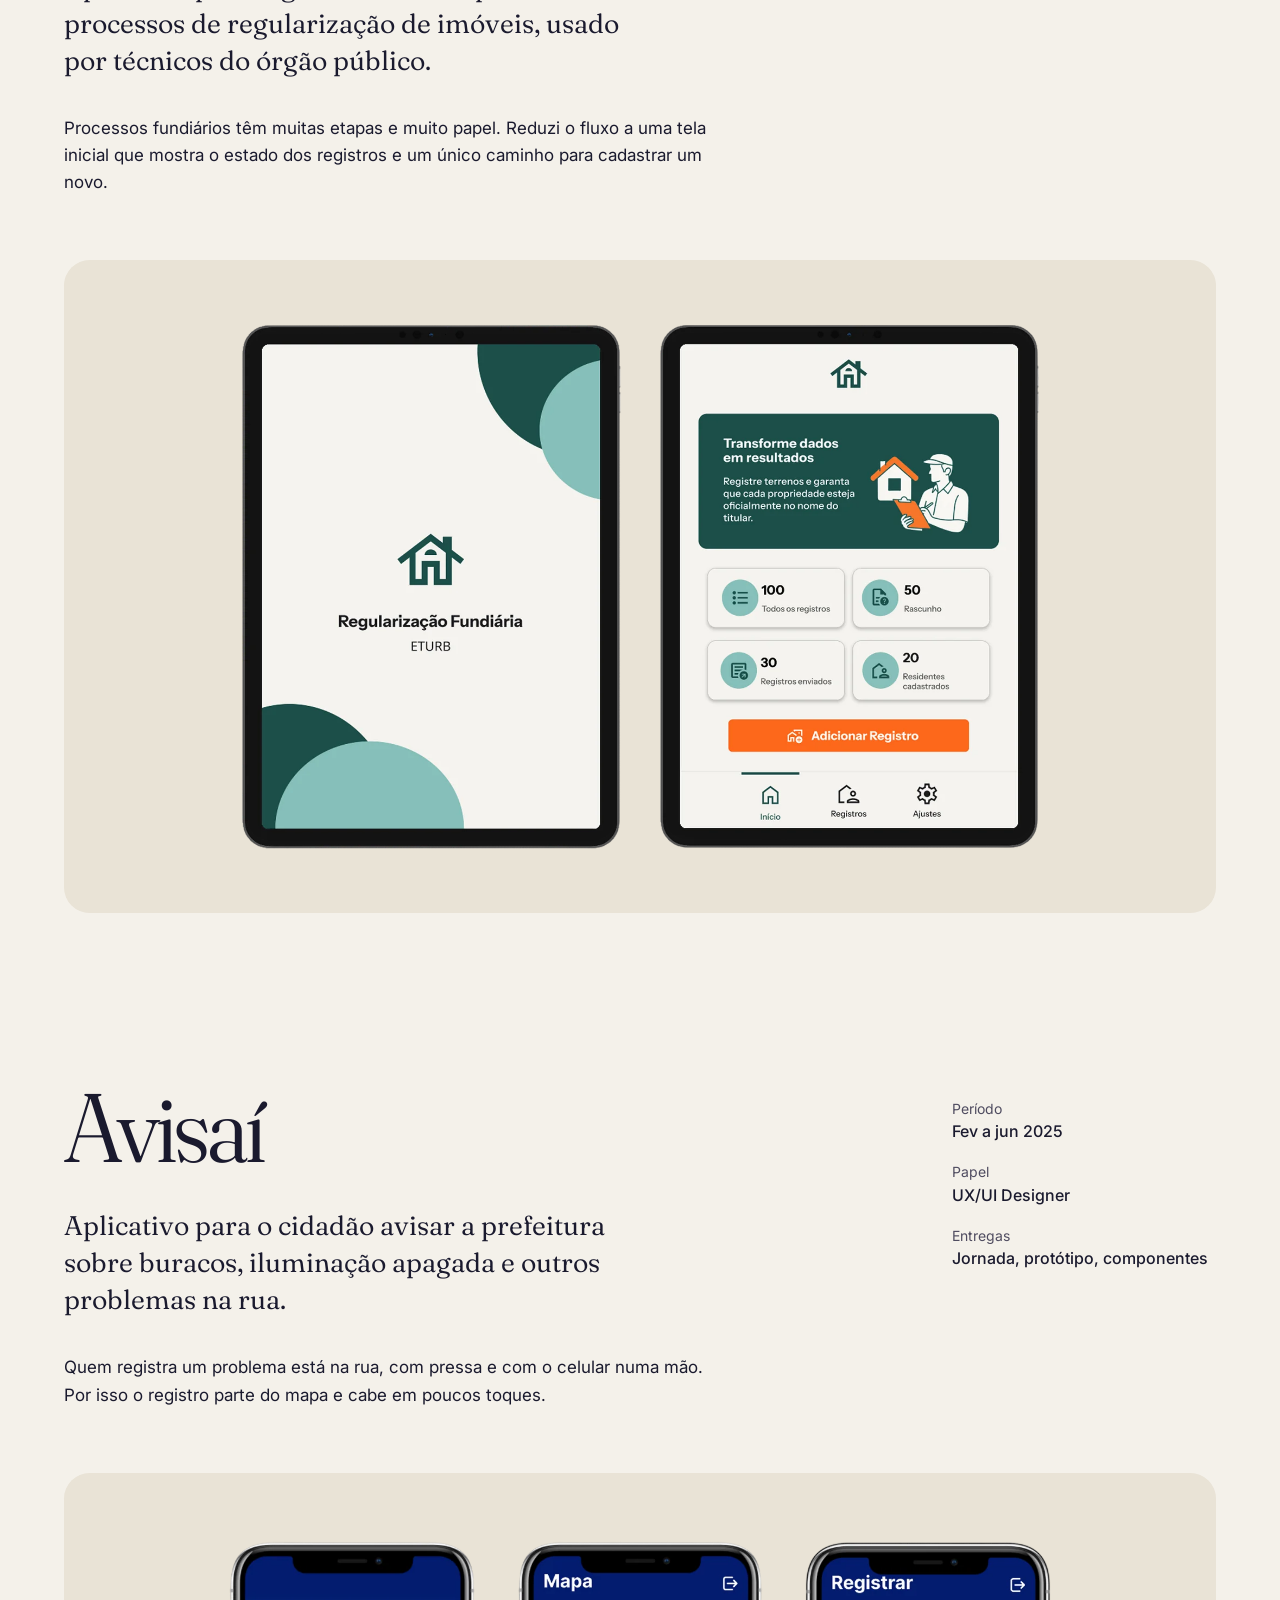
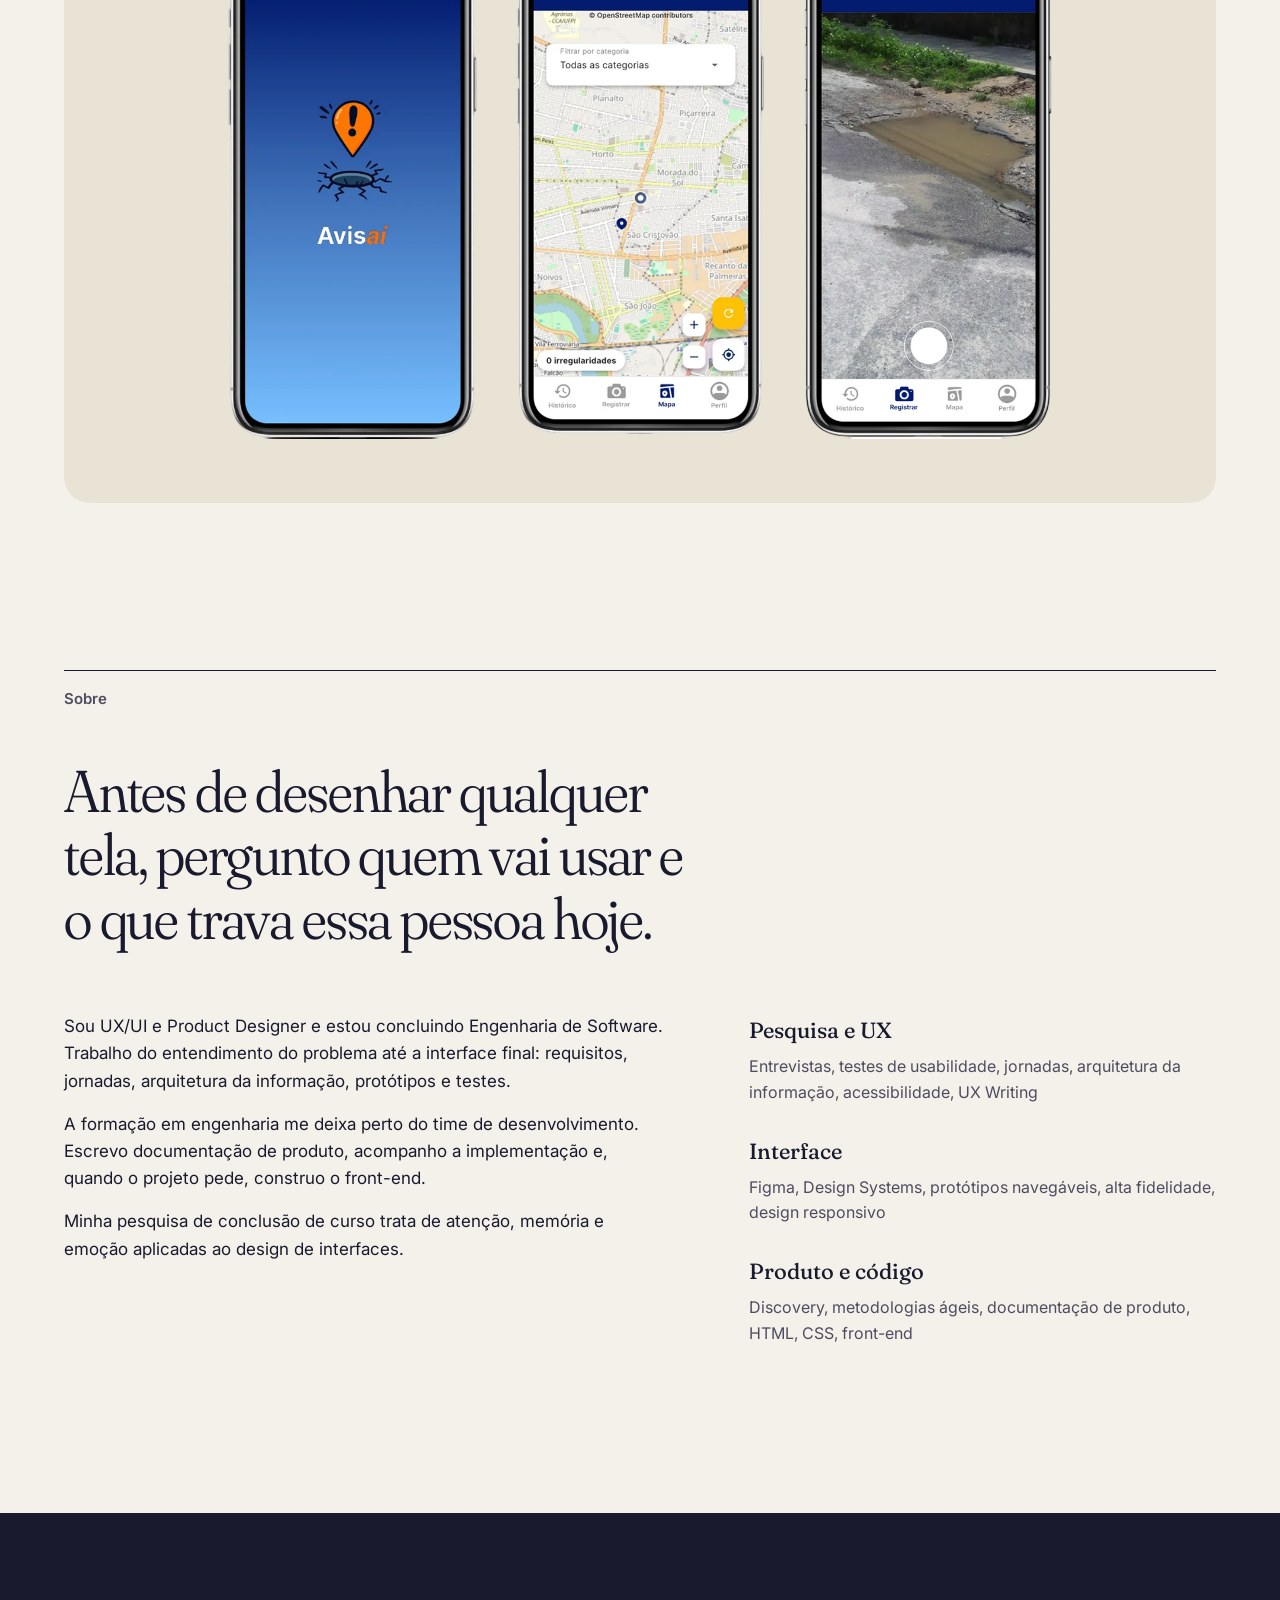
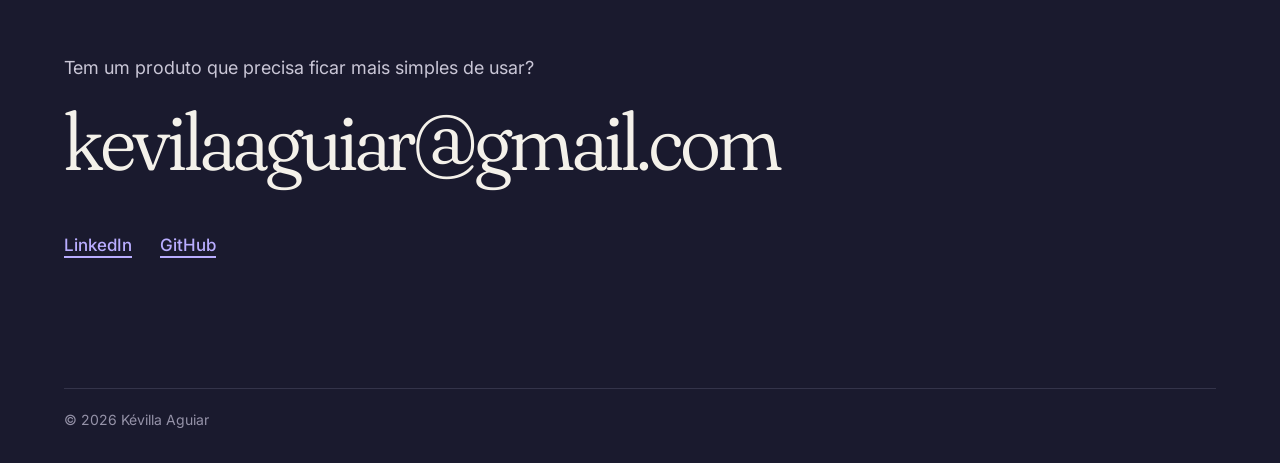
==== commit 011e4d19: "Remove foto da seção Sobre Co-Authored-By: Claude Opus 5.5 <noreply@anthropic.com> Claude-Session: h" ====
--- a/index.html
+++ b/index.html
@@ -152,31 +152,26 @@
     <!-- SOBRE -->
     <section class="about" id="sobre" aria-labelledby="about-title">
       <h2 class="section-title" id="about-title">Sobre</h2>
-      <div class="about-grid">
-        <figure class="about-photo">
-          <img src="./assets/kevilla.webp" width="800" height="1000" loading="lazy" alt="Kévilla Aguiar sorrindo, de óculos e blusa escura, em frente a um fundo azul-petróleo">
-        </figure>
-        <div class="about-main">
-          <p class="about-lead">Antes de desenhar qualquer tela, pergunto quem vai usar e o que trava essa pessoa hoje.</p>
-          <div class="about-text">
-            <p>Sou UX/UI e Product Designer e estou concluindo Engenharia de Software. Trabalho do entendimento do problema até a interface final: requisitos, jornadas, arquitetura da informação, protótipos e testes.</p>
-            <p>A formação em engenharia me deixa perto do time de desenvolvimento. Escrevo documentação de produto, acompanho a implementação e, quando o projeto pede, construo o front-end.</p>
-            <p>Minha pesquisa de conclusão de curso trata de atenção, memória e emoção aplicadas ao design de interfaces.</p>
+      <p class="about-lead">Antes de desenhar qualquer tela, pergunto quem vai usar e o que trava essa pessoa hoje.</p>
+      <div class="about-cols">
+        <div class="about-text">
+          <p>Sou UX/UI e Product Designer e estou concluindo Engenharia de Software. Trabalho do entendimento do problema até a interface final: requisitos, jornadas, arquitetura da informação, protótipos e testes.</p>
+          <p>A formação em engenharia me deixa perto do time de desenvolvimento. Escrevo documentação de produto, acompanho a implementação e, quando o projeto pede, construo o front-end.</p>
+          <p>Minha pesquisa de conclusão de curso trata de atenção, memória e emoção aplicadas ao design de interfaces.</p>
+        </div>
+        <div class="skills">
+          <div>
+            <h3>Pesquisa e UX</h3>
+            <p>Entrevistas, testes de usabilidade, jornadas, arquitetura da informação, acessibilidade, UX Writing</p>
           </div>
-        </div>
-      </div>
-      <div class="skills">
-        <div>
-          <h3>Pesquisa e UX</h3>
-          <p>Entrevistas, testes de usabilidade, jornadas, arquitetura da informação, acessibilidade, UX Writing</p>
-        </div>
-        <div>
-          <h3>Interface</h3>
-          <p>Figma, Design Systems, protótipos navegáveis, alta fidelidade, design responsivo</p>
-        </div>
-        <div>
-          <h3>Produto e código</h3>
-          <p>Discovery, metodologias ágeis, documentação de produto, HTML, CSS, front-end</p>
+          <div>
+            <h3>Interface</h3>
+            <p>Figma, Design Systems, protótipos navegáveis, alta fidelidade, design responsivo</p>
+          </div>
+          <div>
+            <h3>Produto e código</h3>
+            <p>Discovery, metodologias ágeis, documentação de produto, HTML, CSS, front-end</p>
+          </div>
         </div>
       </div>
     </section>
--- a/style.css
+++ b/style.css
@@ -296,44 +296,27 @@
 .about { padding-bottom: var(--space-section); border-top: 1px solid var(--ink); padding-top: 16px; }
 .about .section-title { padding-bottom: 0; }
 
-.about-grid {
-  display: grid;
-  grid-template-columns: minmax(0, 5fr) minmax(0, 7fr);
-  gap: clamp(32px, 6vw, 96px);
-  align-items: start;
-  margin-top: clamp(28px, 4vw, 48px);
-}
-
-.about-photo img {
-  width: 100%;
-  aspect-ratio: 4 / 5;
-  object-fit: cover;
-  border-radius: clamp(16px, 2vw, 28px);
-}
-
 .about-lead {
   font-family: var(--serif);
   font-weight: 340;
-  font-size: clamp(30px, 3.8vw, 54px);
+  font-size: clamp(32px, 4.6vw, 64px);
   line-height: 1.08;
   letter-spacing: -0.02em;
   font-variation-settings: 'opsz' 144, 'SOFT' 60;
-  max-width: 18ch;
-  margin-bottom: clamp(28px, 3.5vw, 44px);
+  max-width: 20ch;
+  margin-block: clamp(28px, 4vw, 48px) clamp(40px, 5vw, 64px);
   text-wrap: balance;
 }
 
+.about-cols {
+  display: grid;
+  grid-template-columns: 1.3fr 1fr;
+  gap: clamp(32px, 6vw, 96px);
+}
 .about-text p { max-width: 58ch; }
 .about-text p + p { margin-top: 16px; }
 
-.skills {
-  display: grid;
-  grid-template-columns: repeat(3, 1fr);
-  gap: clamp(24px, 4vw, 56px);
-  margin-top: clamp(48px, 6vw, 80px);
-  padding-top: 24px;
-  border-top: 1px solid var(--line);
-}
+.skills { display: grid; gap: 28px; align-content: start; }
 .skills h3 {
   font-family: var(--serif); font-weight: 450; font-size: 22px;
   font-variation-settings: 'opsz' 24, 'SOFT' 50;
@@ -389,9 +372,7 @@
     padding-top: 0; margin-top: 28px;
     padding-block: 18px; border-block: 1px solid var(--line);
   }
-  .about-grid { grid-template-columns: 1fr; }
-  .about-photo { max-width: 360px; }
-  .skills { grid-template-columns: 1fr; }
+  .about-cols { grid-template-columns: 1fr; }
   .hero-seal { opacity: .95; }
 }
 
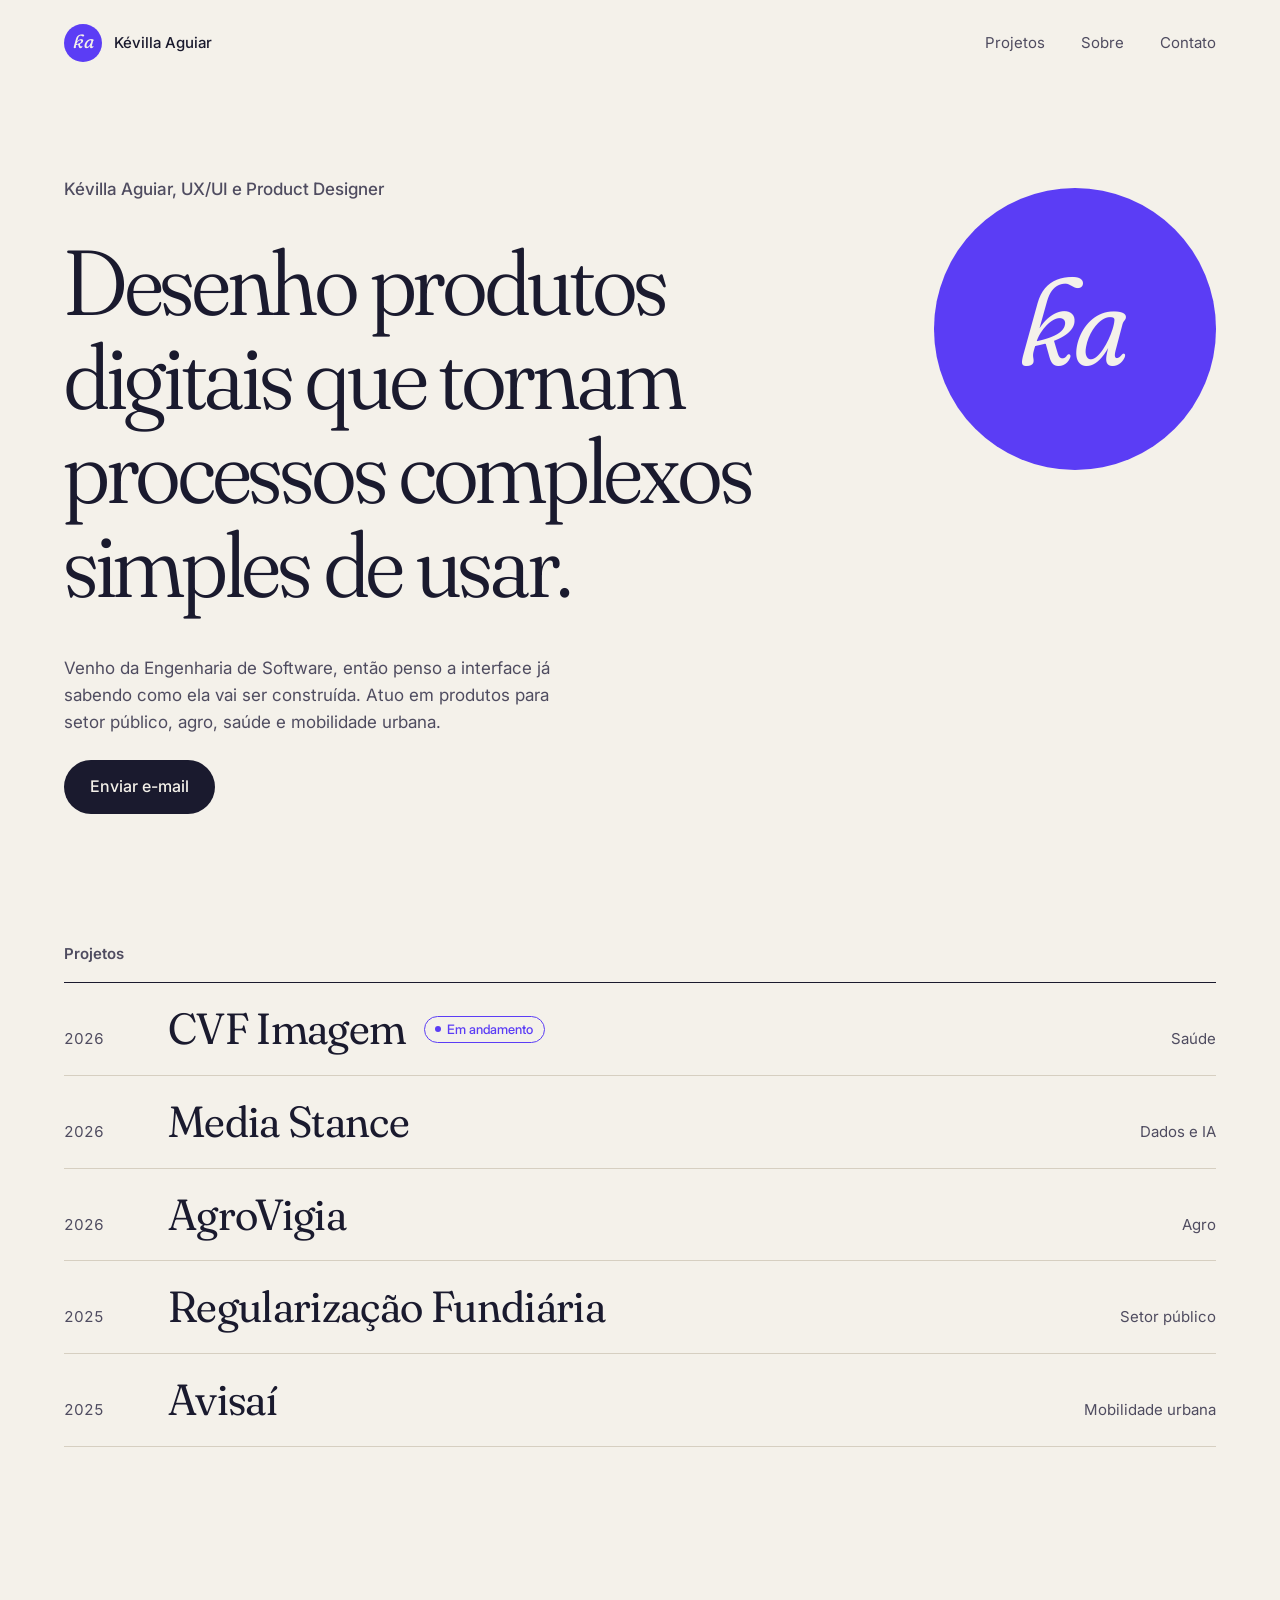
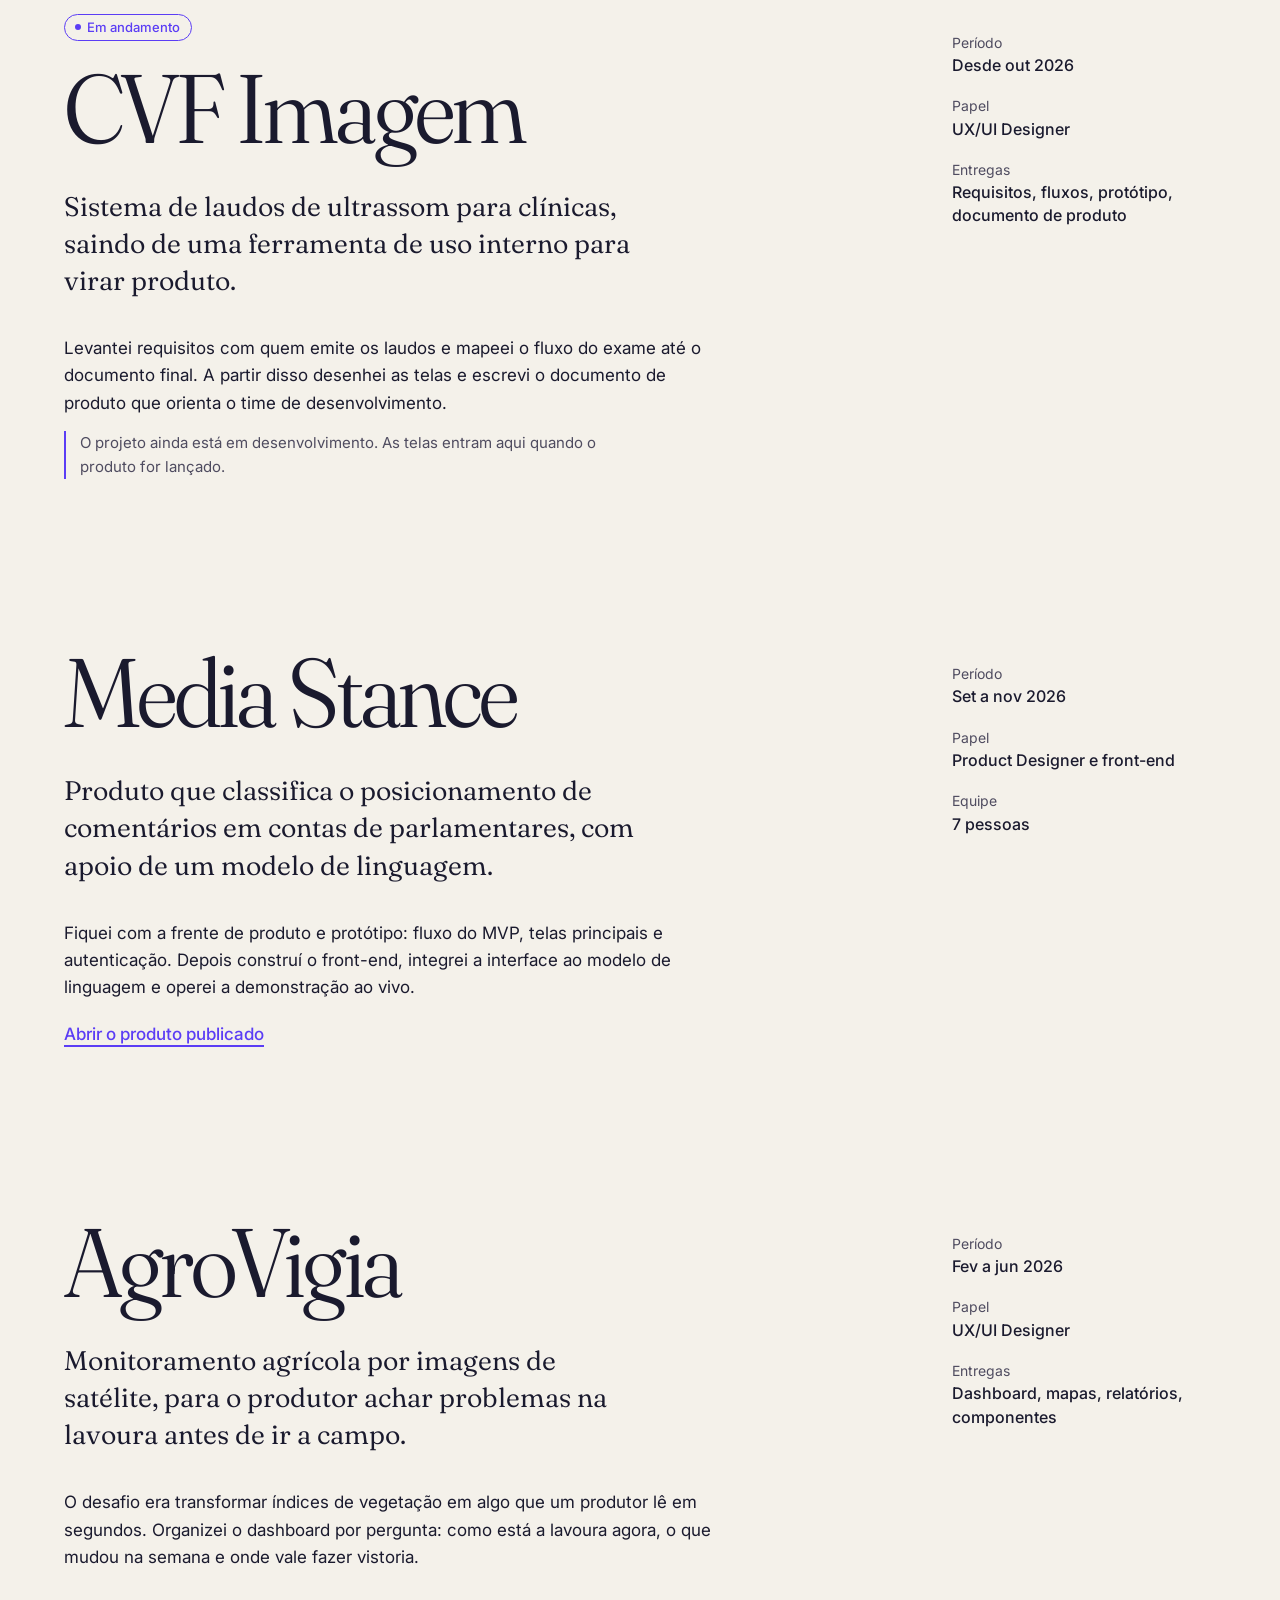
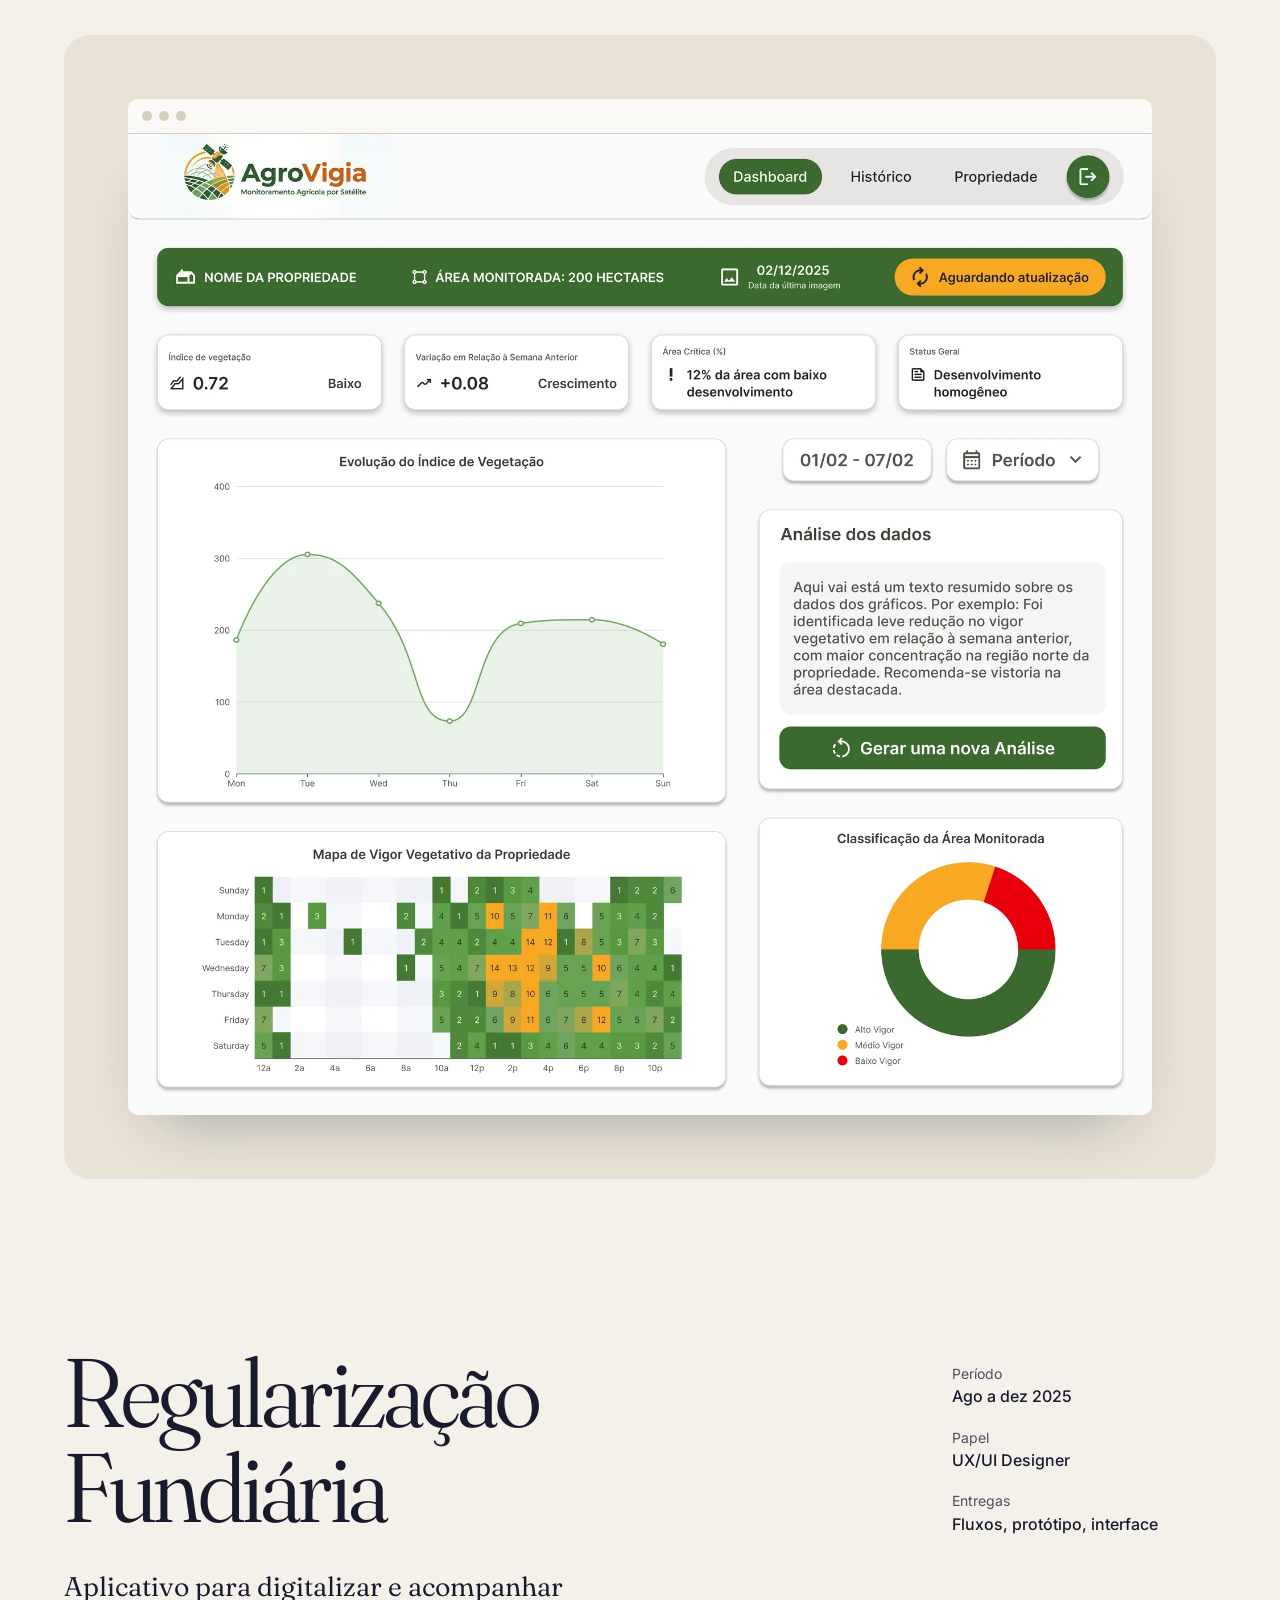
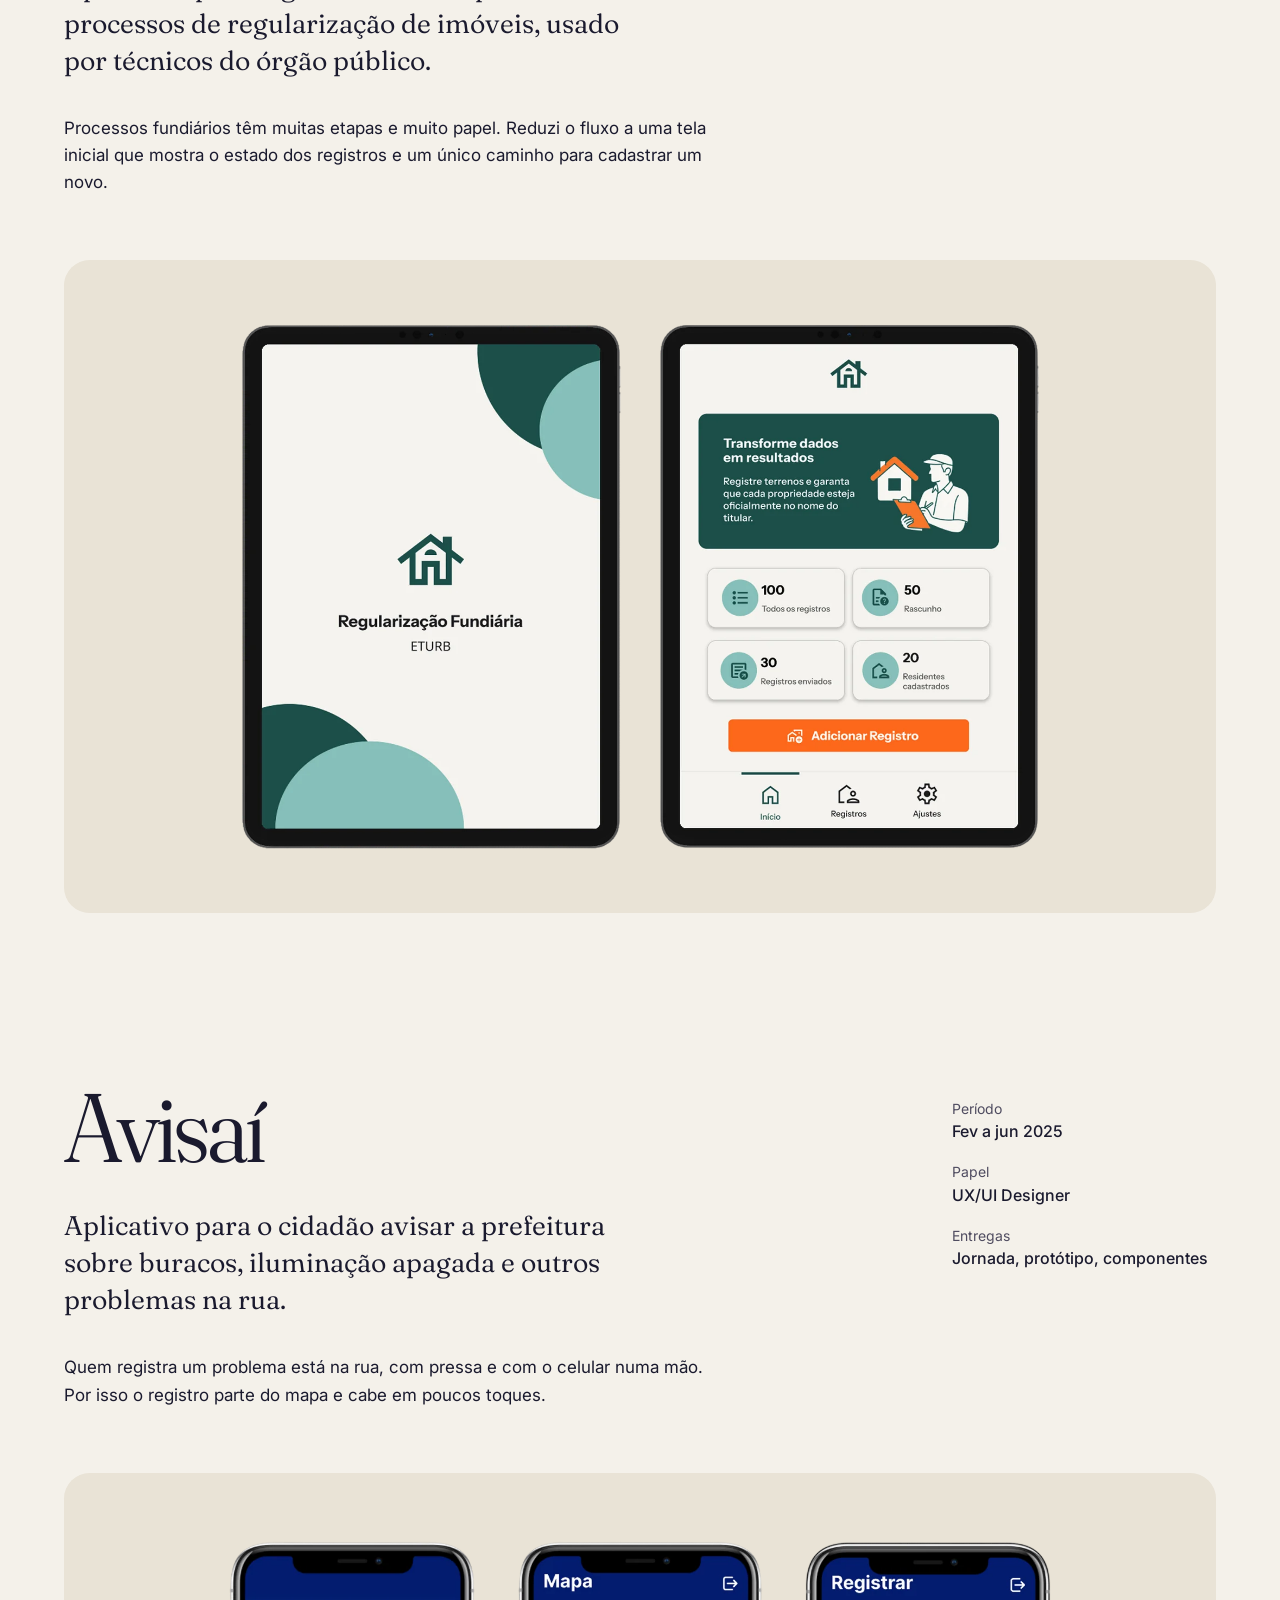
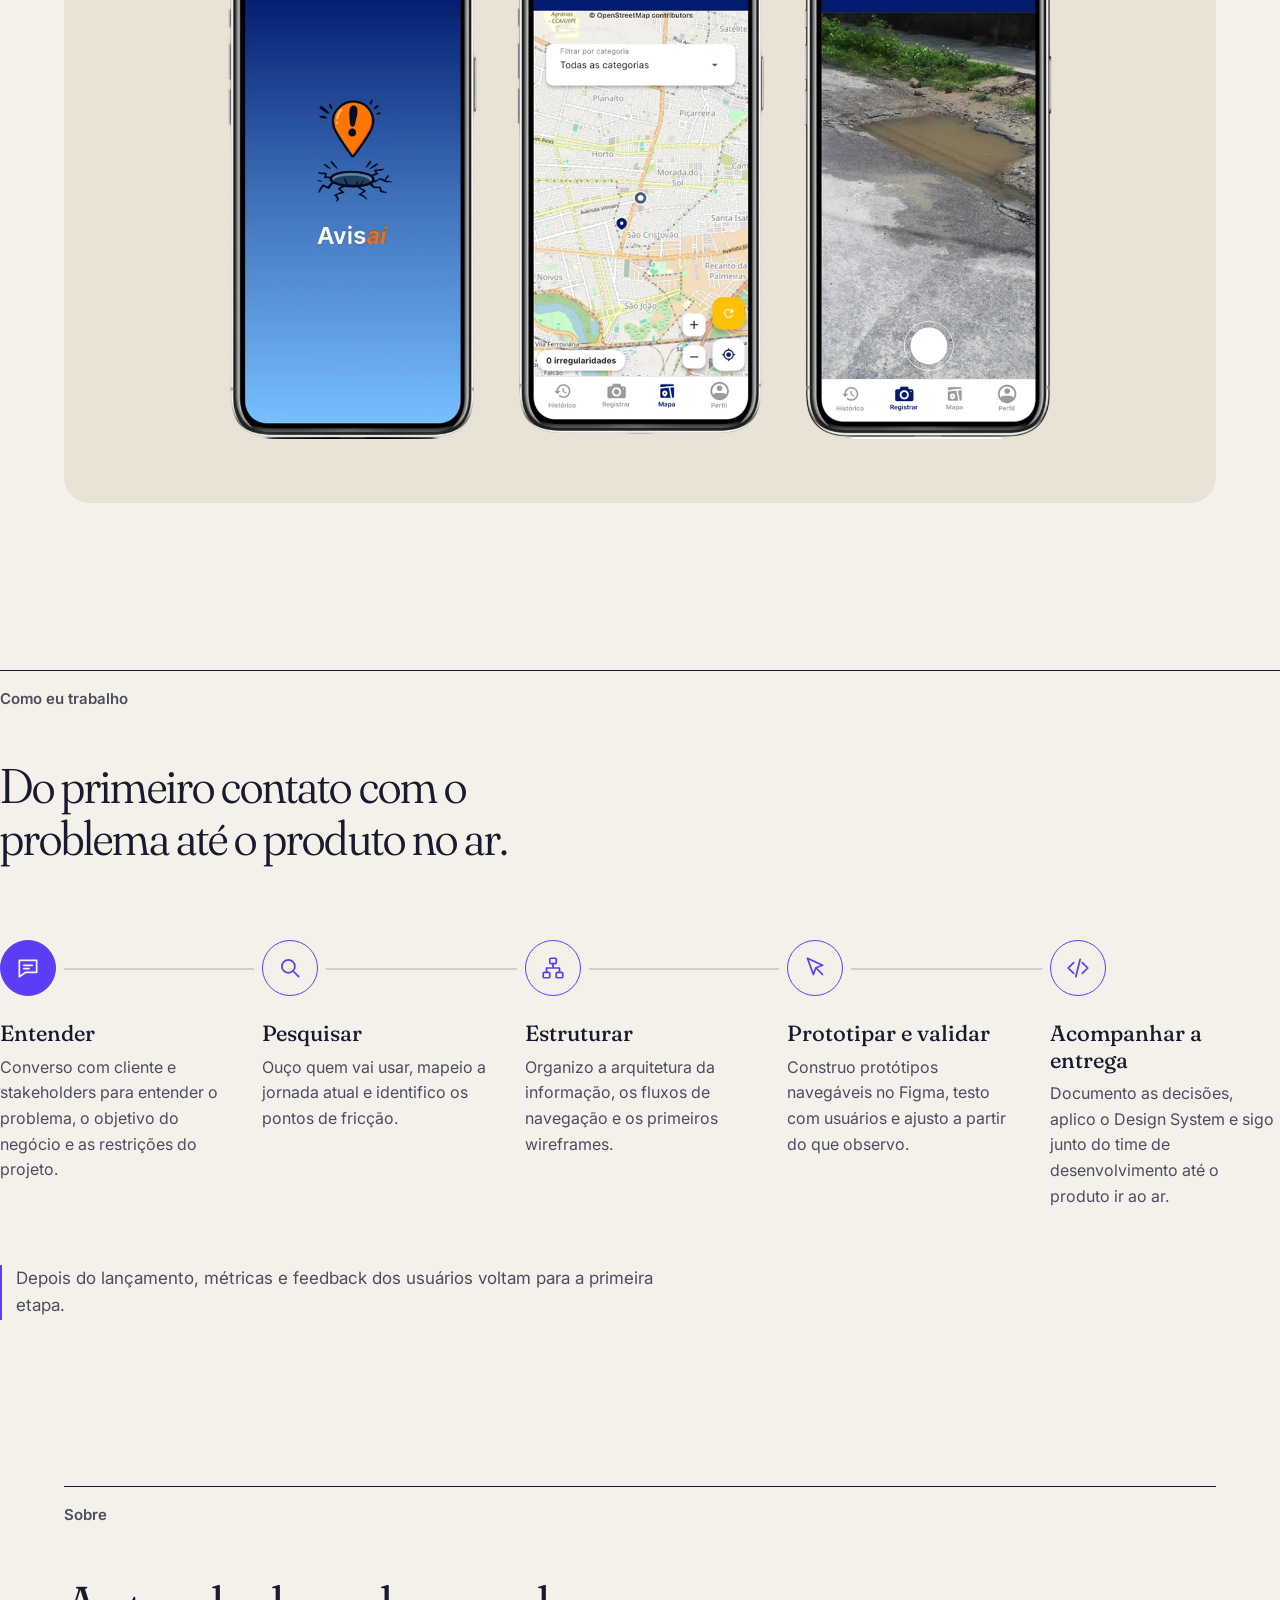
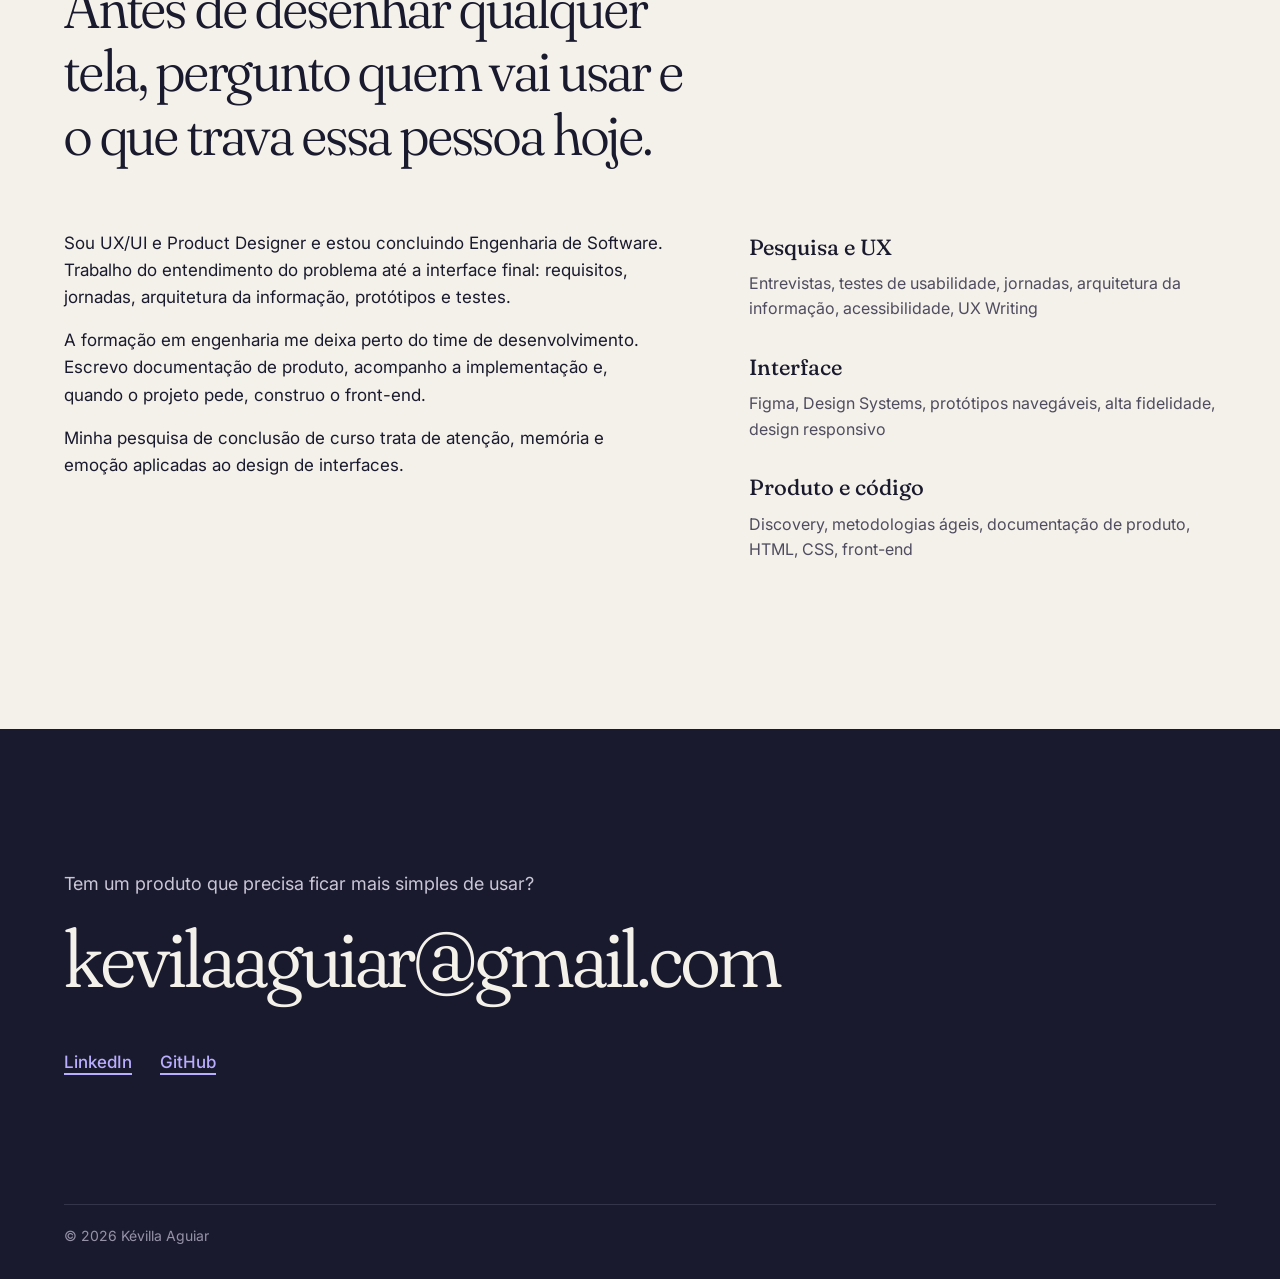
==== commit a6cc4d93: "Adiciona seção Como eu trabalho com linha do tempo do processo Co-Authored-By: Claude Opus 5.5 <nore" ====
--- a/index.html
+++ b/index.html
@@ -148,6 +148,40 @@
         <img src="./assets/avisai_3.webp" width="422" height="844" loading="lazy" alt="Tela de registro de um problema no Avisaí">
       </figure>
     </article>
+
+    <!-- COMO EU TRABALHO -->
+    <section class="process" id="processo" aria-labelledby="process-title">
+      <h2 class="section-title" id="process-title">Como eu trabalho</h2>
+      <p class="process-lead">Do primeiro contato com o problema até o produto no ar.</p>
+      <ol class="process-steps">
+        <li>
+          <span class="step-icon"><svg viewBox="0 0 24 24" aria-hidden="true"><path d="M4 5h16v11H10l-6 4z"/><path d="M8 9.5h8M8 12.5h5"/></svg></span>
+          <h3>Entender</h3>
+          <p>Converso com cliente e stakeholders para entender o problema, o objetivo do negócio e as restrições do projeto.</p>
+        </li>
+        <li>
+          <span class="step-icon"><svg viewBox="0 0 24 24" aria-hidden="true"><circle cx="10.5" cy="10.5" r="6"/><path d="M15 15l5 5"/></svg></span>
+          <h3>Pesquisar</h3>
+          <p>Ouço quem vai usar, mapeio a jornada atual e identifico os pontos de fricção.</p>
+        </li>
+        <li>
+          <span class="step-icon"><svg viewBox="0 0 24 24" aria-hidden="true"><rect x="9" y="3" width="6" height="5" rx="1"/><rect x="3" y="16" width="6" height="5" rx="1"/><rect x="15" y="16" width="6" height="5" rx="1"/><path d="M12 8v4M6 16v-4h12v4"/></svg></span>
+          <h3>Estruturar</h3>
+          <p>Organizo a arquitetura da informação, os fluxos de navegação e os primeiros wireframes.</p>
+        </li>
+        <li>
+          <span class="step-icon"><svg viewBox="0 0 24 24" aria-hidden="true"><path d="M5 3l14 6.5-6.2 2.3L10.5 18z"/><path d="M13 12l6 6"/></svg></span>
+          <h3>Prototipar e validar</h3>
+          <p>Construo protótipos navegáveis no Figma, testo com usuários e ajusto a partir do que observo.</p>
+        </li>
+        <li>
+          <span class="step-icon"><svg viewBox="0 0 24 24" aria-hidden="true"><path d="M8 7l-5 5 5 5M16 7l5 5-5 5M14 4l-4 16"/></svg></span>
+          <h3>Acompanhar a entrega</h3>
+          <p>Documento as decisões, aplico o Design System e sigo junto do time de desenvolvimento até o produto ir ao ar.</p>
+        </li>
+      </ol>
+      <p class="process-loop">Depois do lançamento, métricas e feedback dos usuários voltam para a primeira etapa.</p>
+    </section>
 
     <!-- SOBRE -->
     <section class="about" id="sobre" aria-labelledby="about-title">
--- a/style.css
+++ b/style.css
@@ -292,6 +292,71 @@
 }
 .browser i { width: 10px; height: 10px; border-radius: 50%; background: var(--line); }
 
+/* ─── Como eu trabalho ──────────────────── */
+.process { padding-bottom: var(--space-section); border-top: 1px solid var(--ink); padding-top: 16px; }
+.process .section-title { padding-bottom: 0; }
+
+.process-lead {
+  font-family: var(--serif);
+  font-weight: 340;
+  font-size: clamp(30px, 3.8vw, 54px);
+  line-height: 1.08;
+  letter-spacing: -0.02em;
+  font-variation-settings: 'opsz' 144, 'SOFT' 60;
+  max-width: 20ch;
+  margin-block: clamp(28px, 4vw, 48px) clamp(48px, 6vw, 80px);
+  text-wrap: balance;
+}
+
+.process-steps {
+  list-style: none;
+  display: grid;
+  grid-template-columns: repeat(5, 1fr);
+  --step-gap: clamp(20px, 2.5vw, 36px);
+  gap: var(--step-gap);
+}
+.process-steps li { position: relative; }
+
+/* a linha que liga cada etapa à próxima */
+.process-steps li:not(:last-child)::after {
+  content: '';
+  position: absolute;
+  top: 28px; left: 64px; right: calc(-1 * var(--step-gap) + 8px);
+  height: 1.5px;
+  background: var(--line);
+}
+
+.step-icon {
+  width: 56px; height: 56px;
+  border-radius: 50%;
+  background: var(--paper);
+  border: 1.5px solid var(--violet);
+  color: var(--violet);
+  display: grid; place-items: center;
+  margin-bottom: 24px;
+}
+.process-steps li:first-child .step-icon { background: var(--violet); color: var(--paper); }
+.step-icon svg {
+  width: 26px; height: 26px;
+  fill: none; stroke: currentColor;
+  stroke-width: 1.6; stroke-linecap: round; stroke-linejoin: round;
+}
+
+.process-steps h3 {
+  font-family: var(--serif); font-weight: 450; font-size: 22px; line-height: 1.2;
+  font-variation-settings: 'opsz' 24, 'SOFT' 50;
+  margin-bottom: 8px;
+}
+.process-steps p { color: var(--ink-soft); font-size: 16px; }
+
+.process-loop {
+  margin-top: clamp(40px, 5vw, 56px);
+  padding-left: 14px;
+  border-left: 2px solid var(--violet);
+  color: var(--ink-soft);
+  max-width: 60ch;
+}
+
 /* ─── Sobre ─────────────────────────────── */
 .about { padding-bottom: var(--space-section); border-top: 1px solid var(--ink); padding-top: 16px; }
 .about .section-title { padding-bottom: 0; }
@@ -365,6 +430,15 @@
 
 /* ─── Responsivo ────────────────────────── */
 @media (max-width: 900px) {
+  .process-steps { grid-template-columns: 1fr; gap: 0; }
+  .process-steps li {
+    display: grid; grid-template-columns: 56px 1fr; column-gap: 20px;
+    padding-bottom: 32px;
+  }
+  .process-steps li:last-child { padding-bottom: 0; }
+  .process-steps li:not(:last-child)::after { top: 64px; bottom: 8px; left: 27px; right: auto; width: 1.5px; height: auto; }
+  .step-icon { grid-row: 1 / 3; margin-bottom: 0; }
+  .process-steps h3 { padding-top: 14px; }
   .case-head, .case-body, .case-media { grid-column: 1 / -1; }
   .case-facts {
     grid-column: 1 / -1; grid-row: auto;
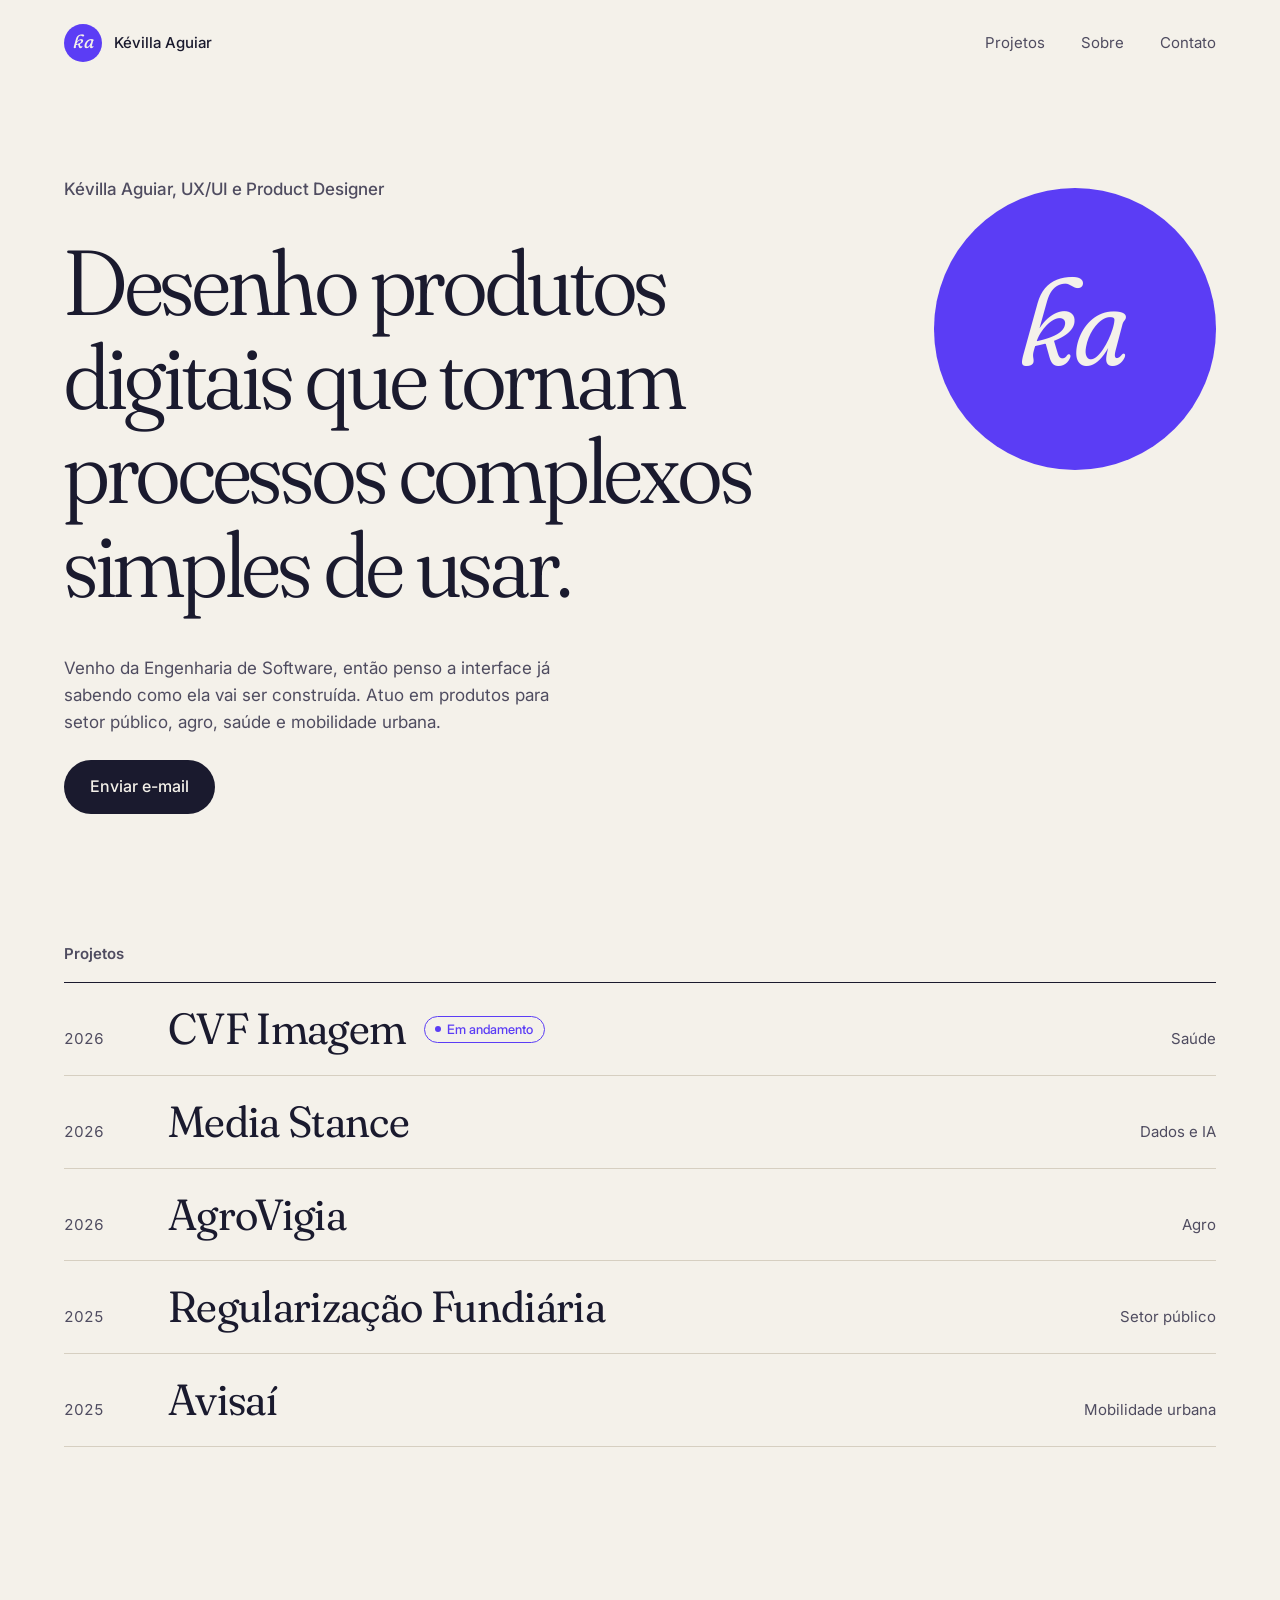
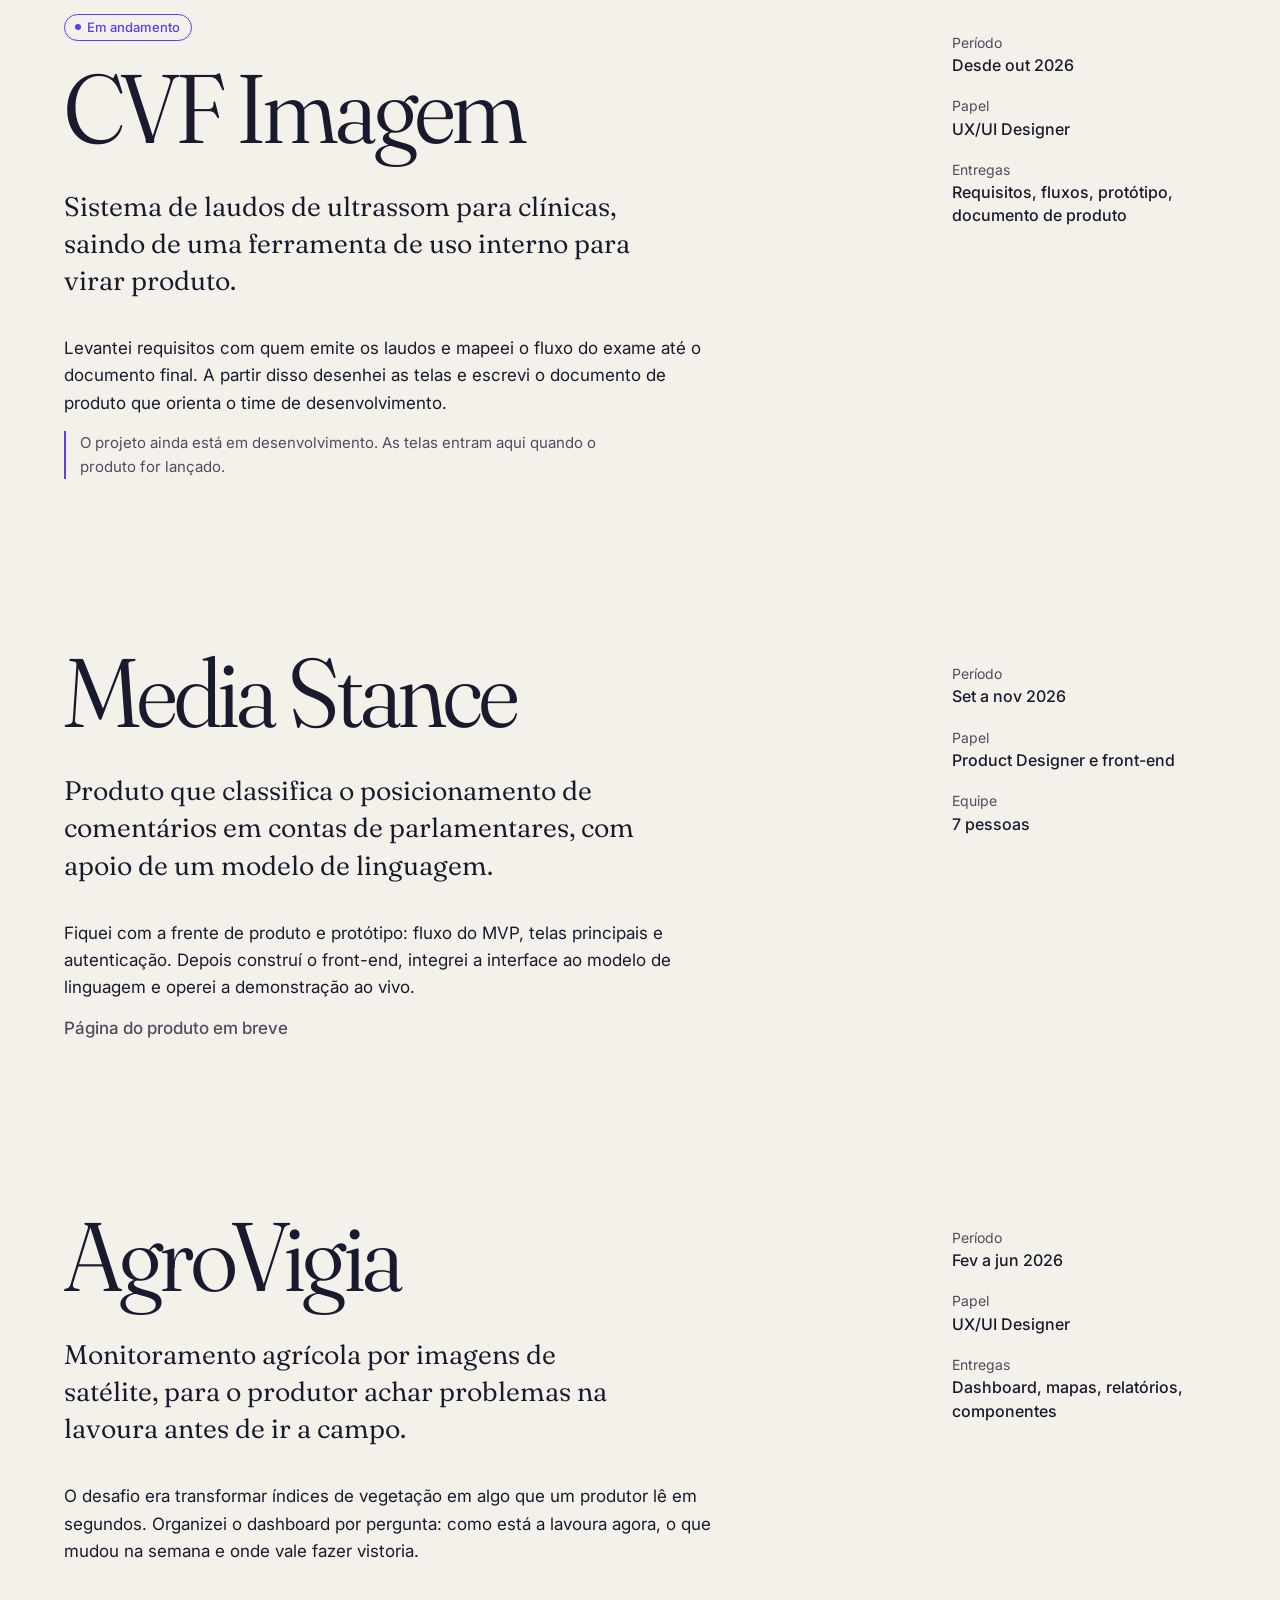
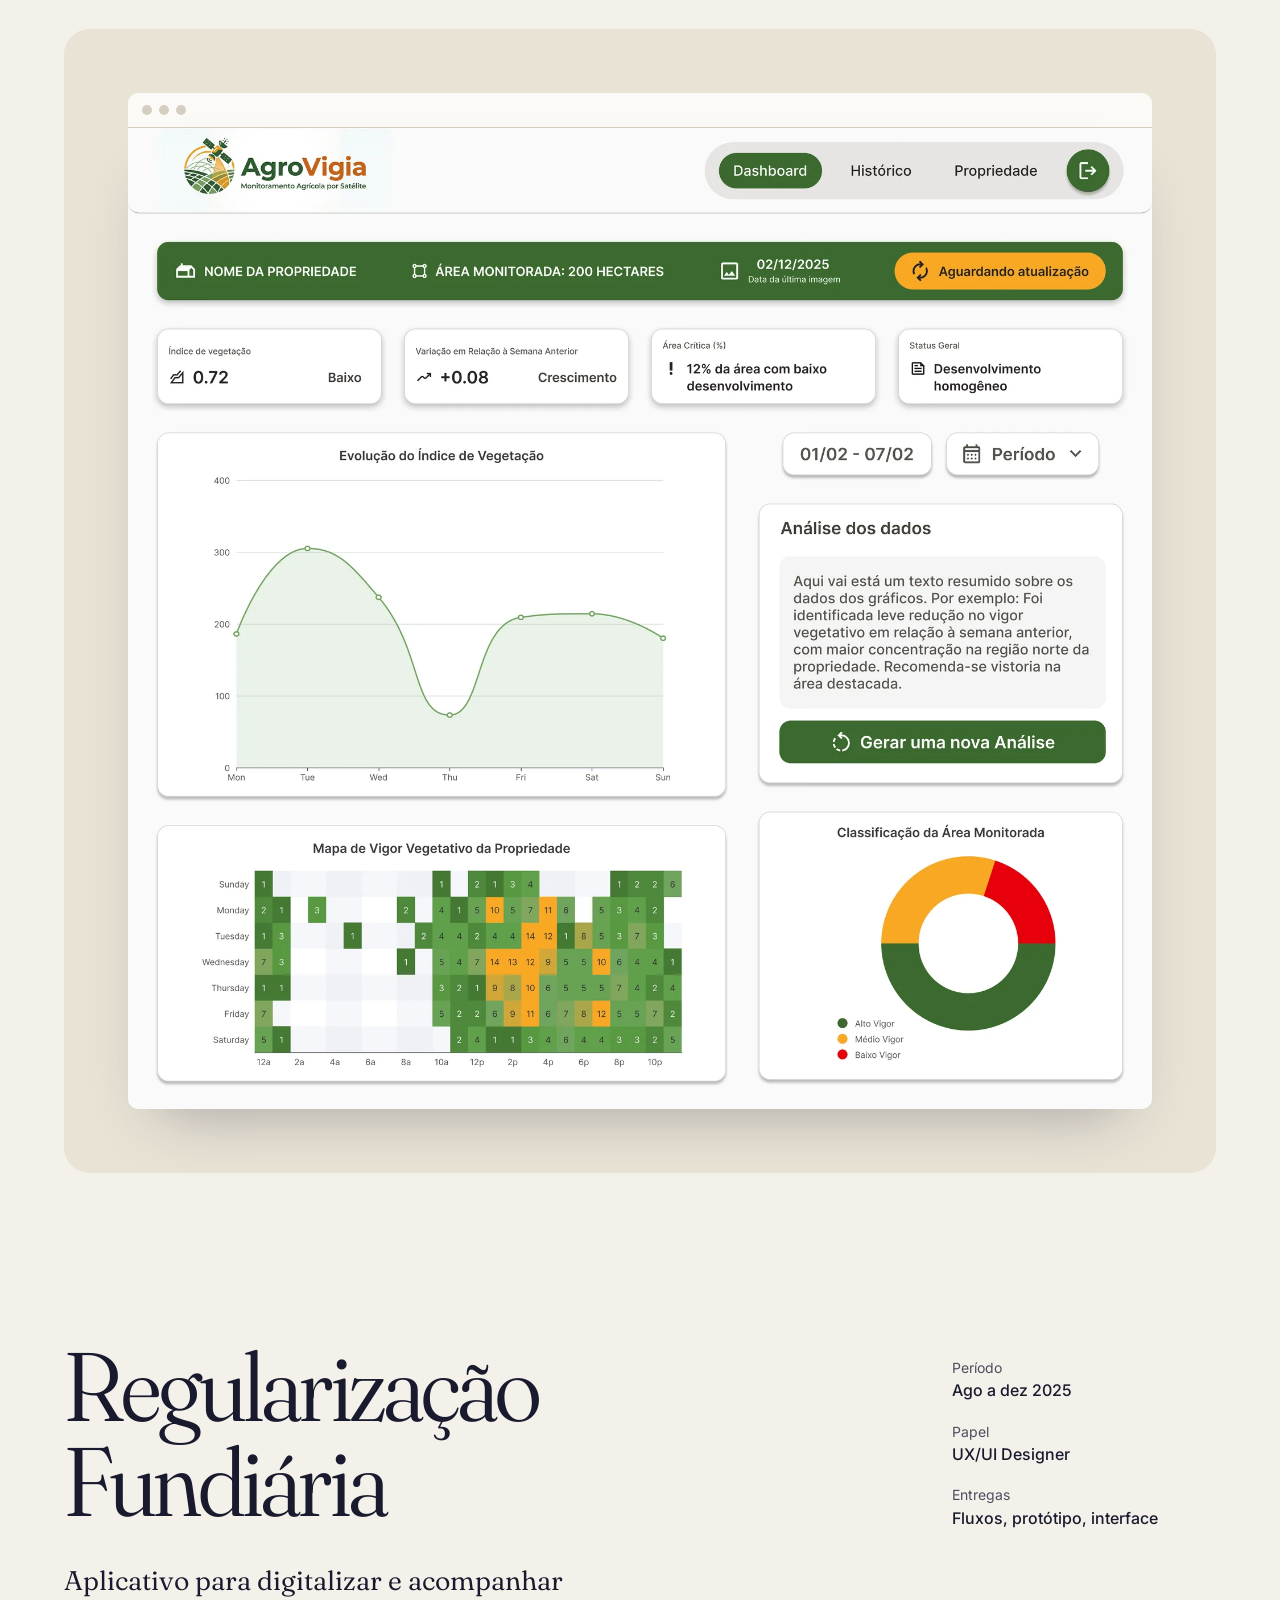
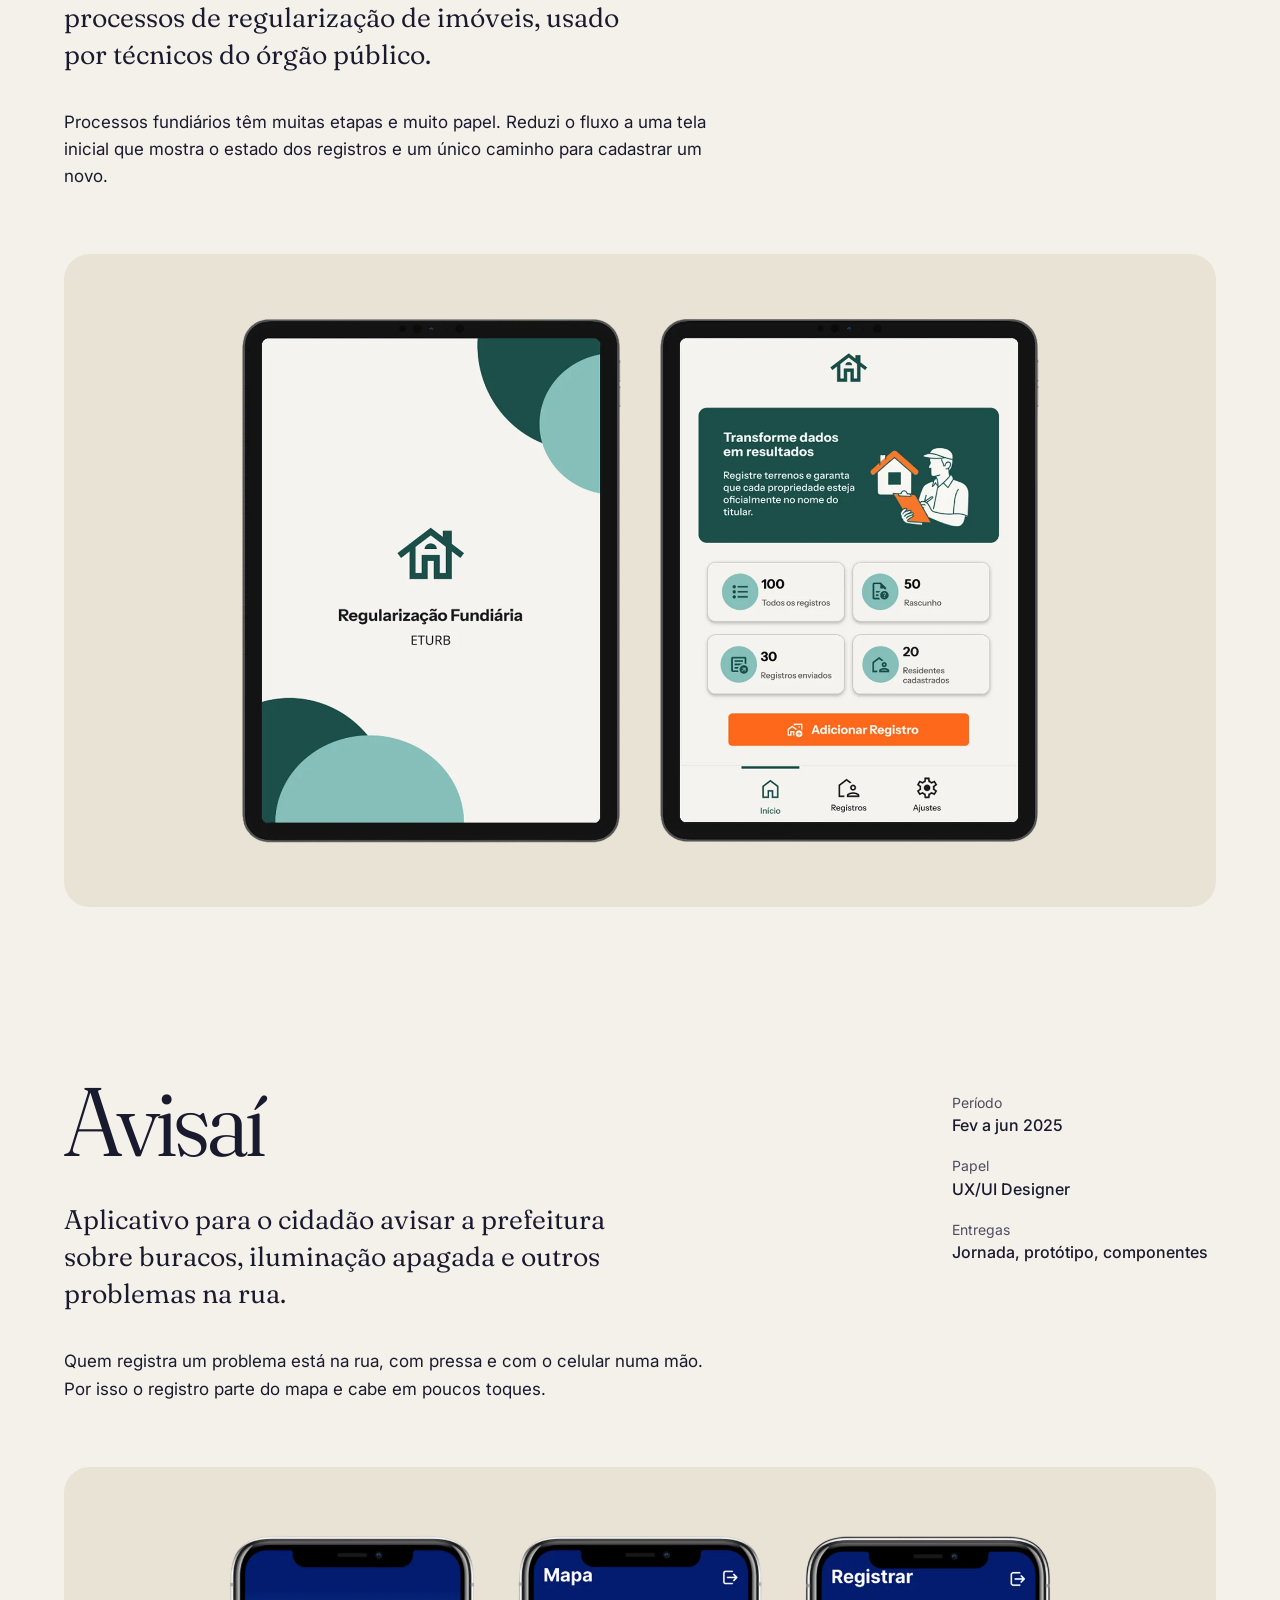
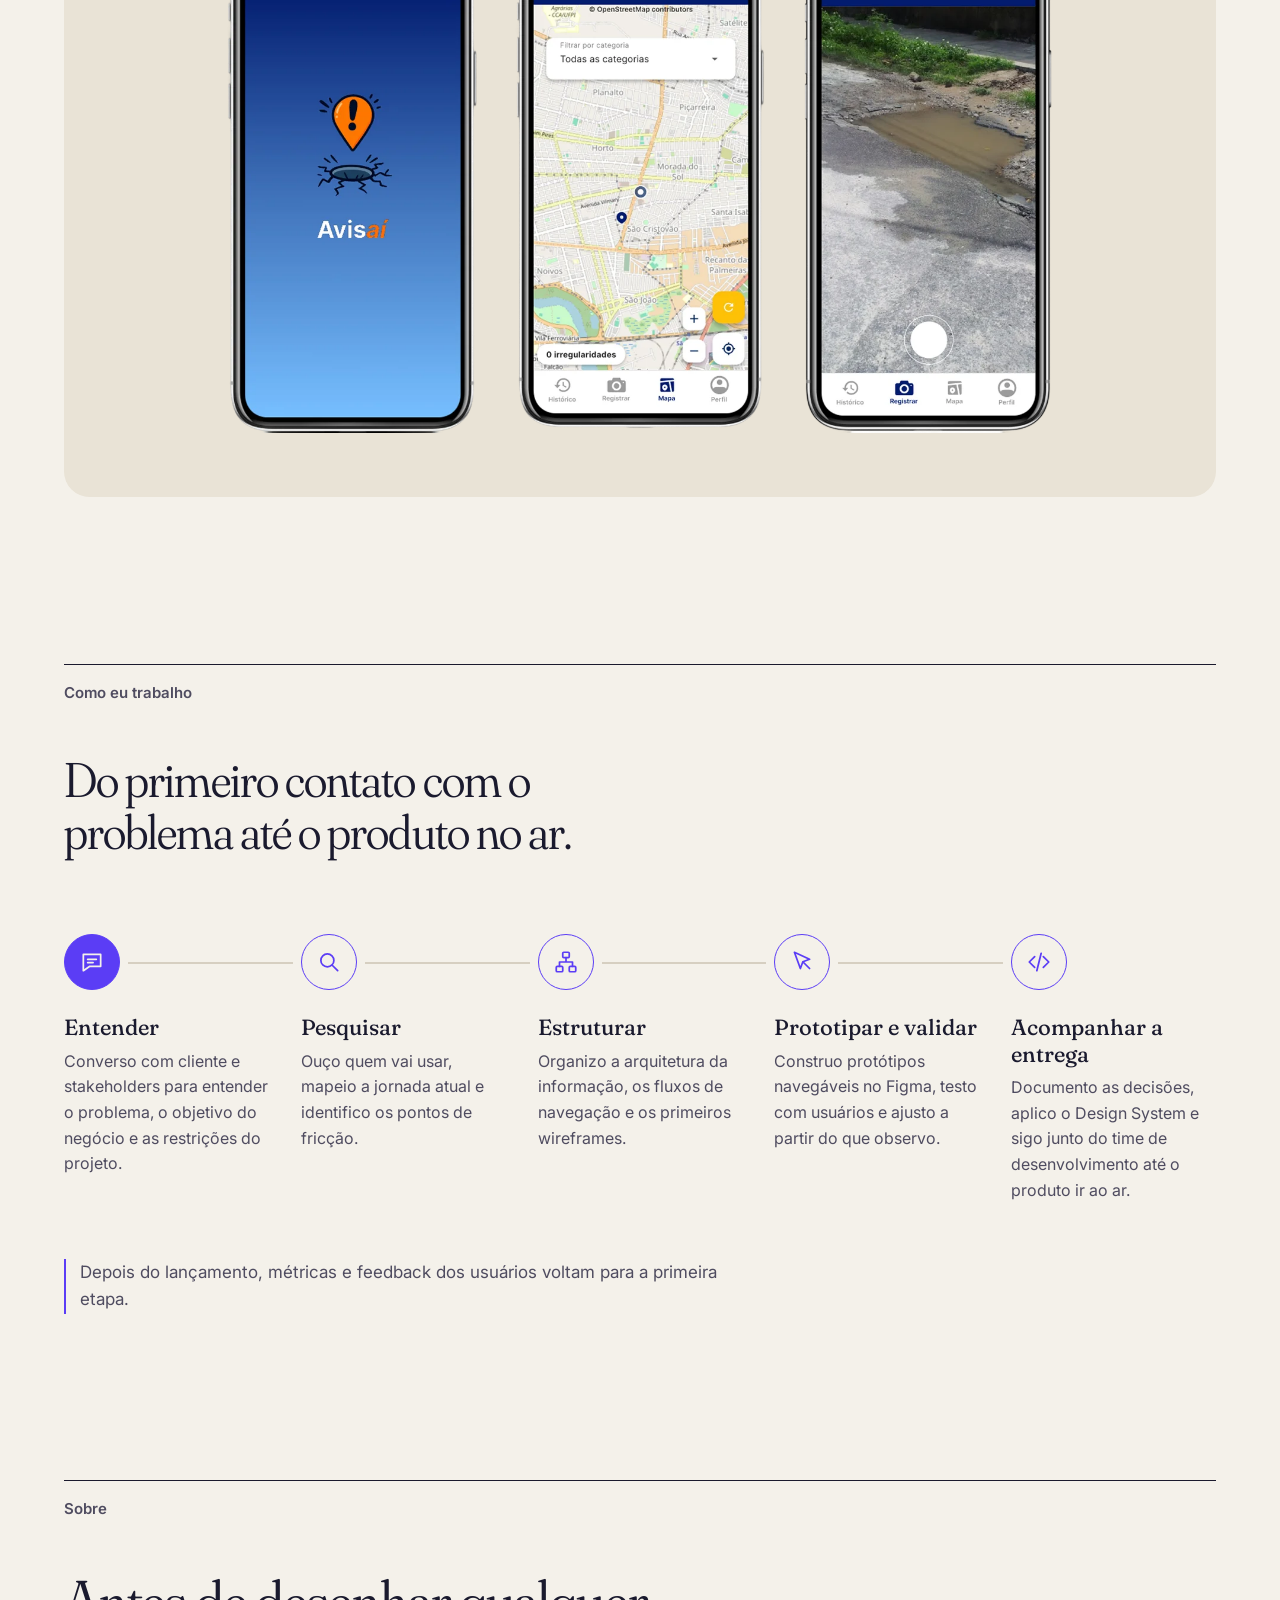
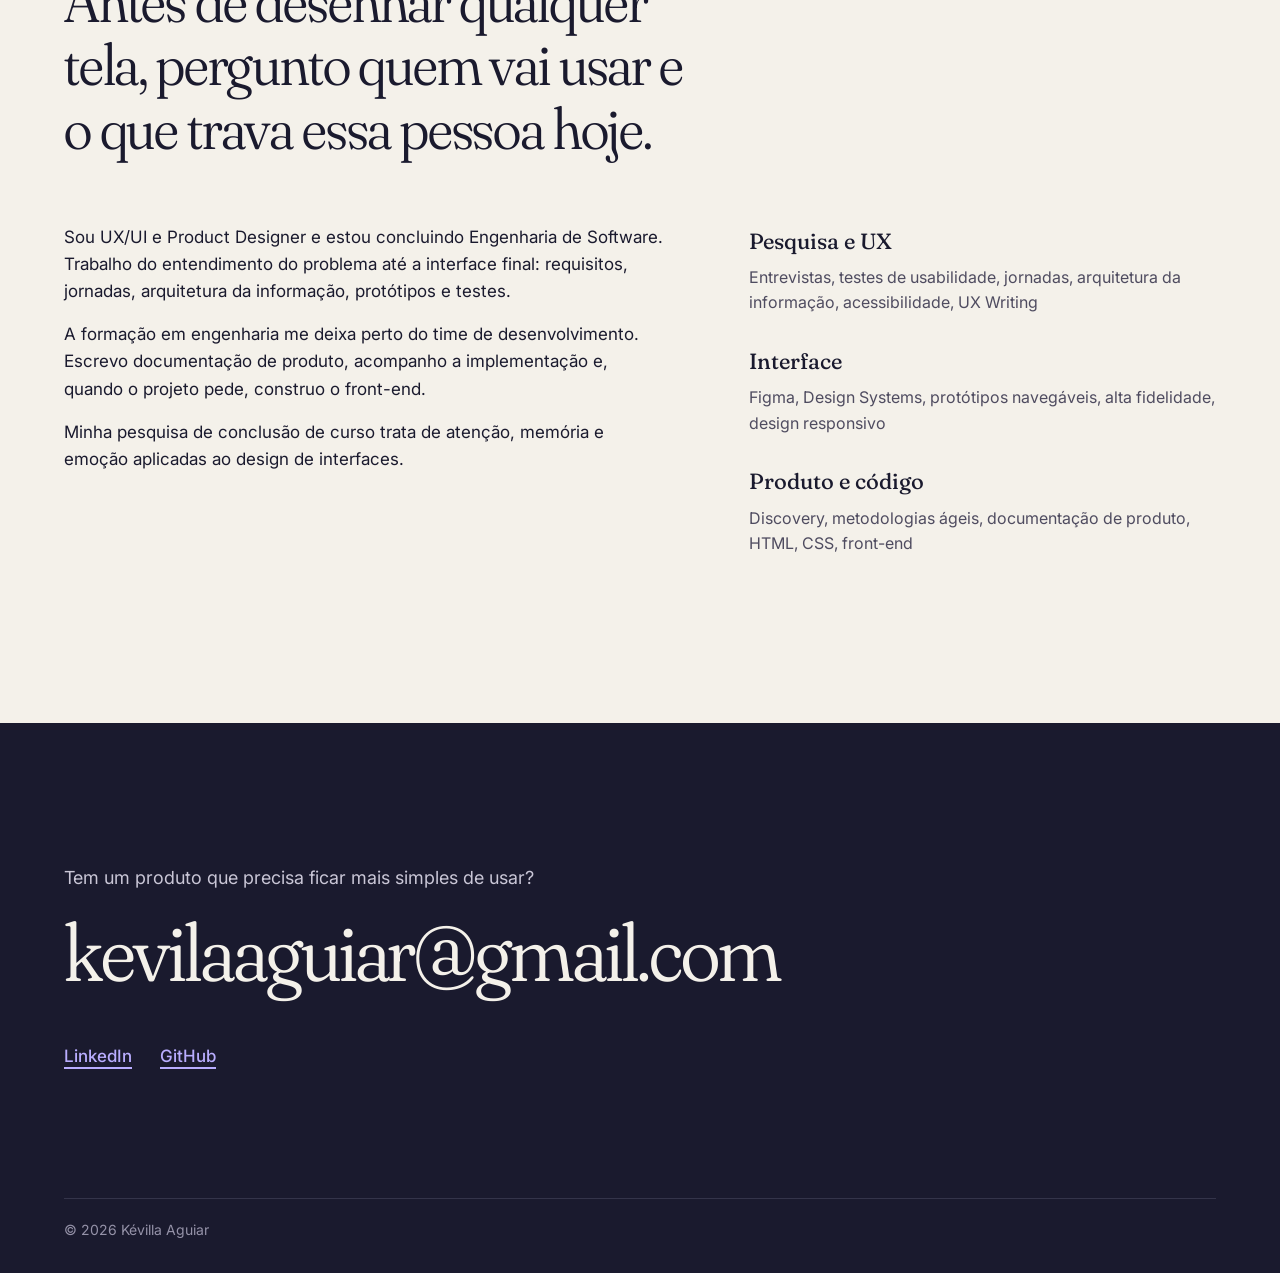
==== commit 9bf5206d: "Corrige layout da seção Como eu trabalho e desliga link do Media Stance A seção ficava sem margens l" ====
--- a/index.html
+++ b/index.html
@@ -84,7 +84,7 @@
       </dl>
       <div class="case-body">
         <p>Fiquei com a frente de produto e protótipo: fluxo do MVP, telas principais e autenticação. Depois construí o front-end, integrei a interface ao modelo de linguagem e operei a demonstração ao vivo.</p>
-        <a class="link" href="https://media-stance.vercel.app" target="_blank" rel="noopener">Abrir o produto publicado</a>
+        <p class="link link--soon">Página do produto em breve</p>
       </div>
     </article>
 
--- a/style.css
+++ b/style.css
@@ -54,7 +54,7 @@
 .skip:focus { top: 12px; }
 
 /* Container comum */
-.site-header, .hero, .index, .case, .about, .contact > * {
+.site-header, .hero, .index, .case, .process, .about, .contact > * {
   width: min(100% - 2 * var(--gutter), var(--max));
   margin-inline: auto;
 }
@@ -264,6 +264,7 @@
   text-decoration: underline; text-decoration-thickness: 1.5px; text-underline-offset: 5px;
 }
 .link:hover { color: var(--violet-ink); text-decoration-thickness: 2.5px; }
+.link--soon { color: var(--ink-soft); text-decoration: none; cursor: default; }
 
 /* Molduras das imagens */
 .case-media {
@@ -429,6 +430,11 @@
 .contact :focus-visible { outline-color: var(--violet-pale); }
 
 /* ─── Responsivo ────────────────────────── */
+@media (max-width: 1180px) and (min-width: 901px) {
+  .process-steps { grid-template-columns: repeat(3, 1fr); row-gap: 48px; }
+  .process-steps li:nth-child(3)::after { display: none; }
+}
+
 @media (max-width: 900px) {
   .process-steps { grid-template-columns: 1fr; gap: 0; }
   .process-steps li {
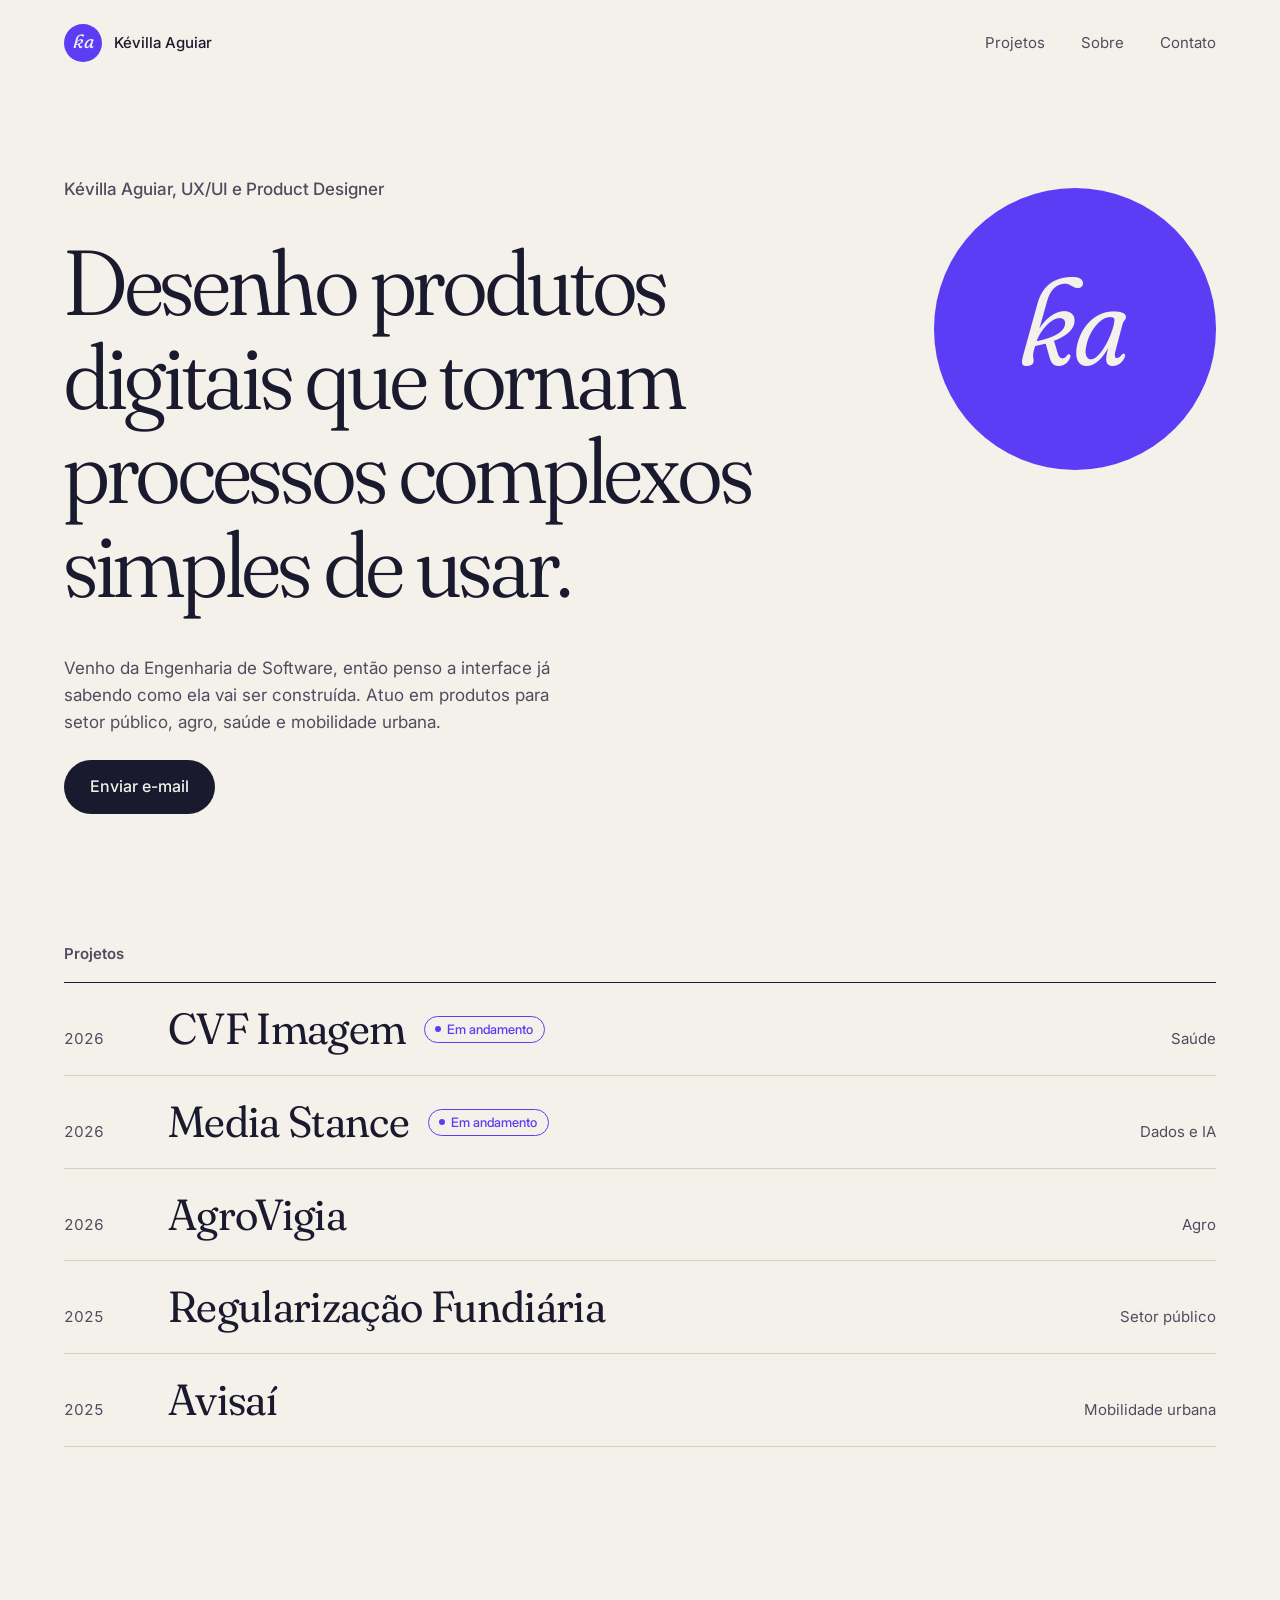
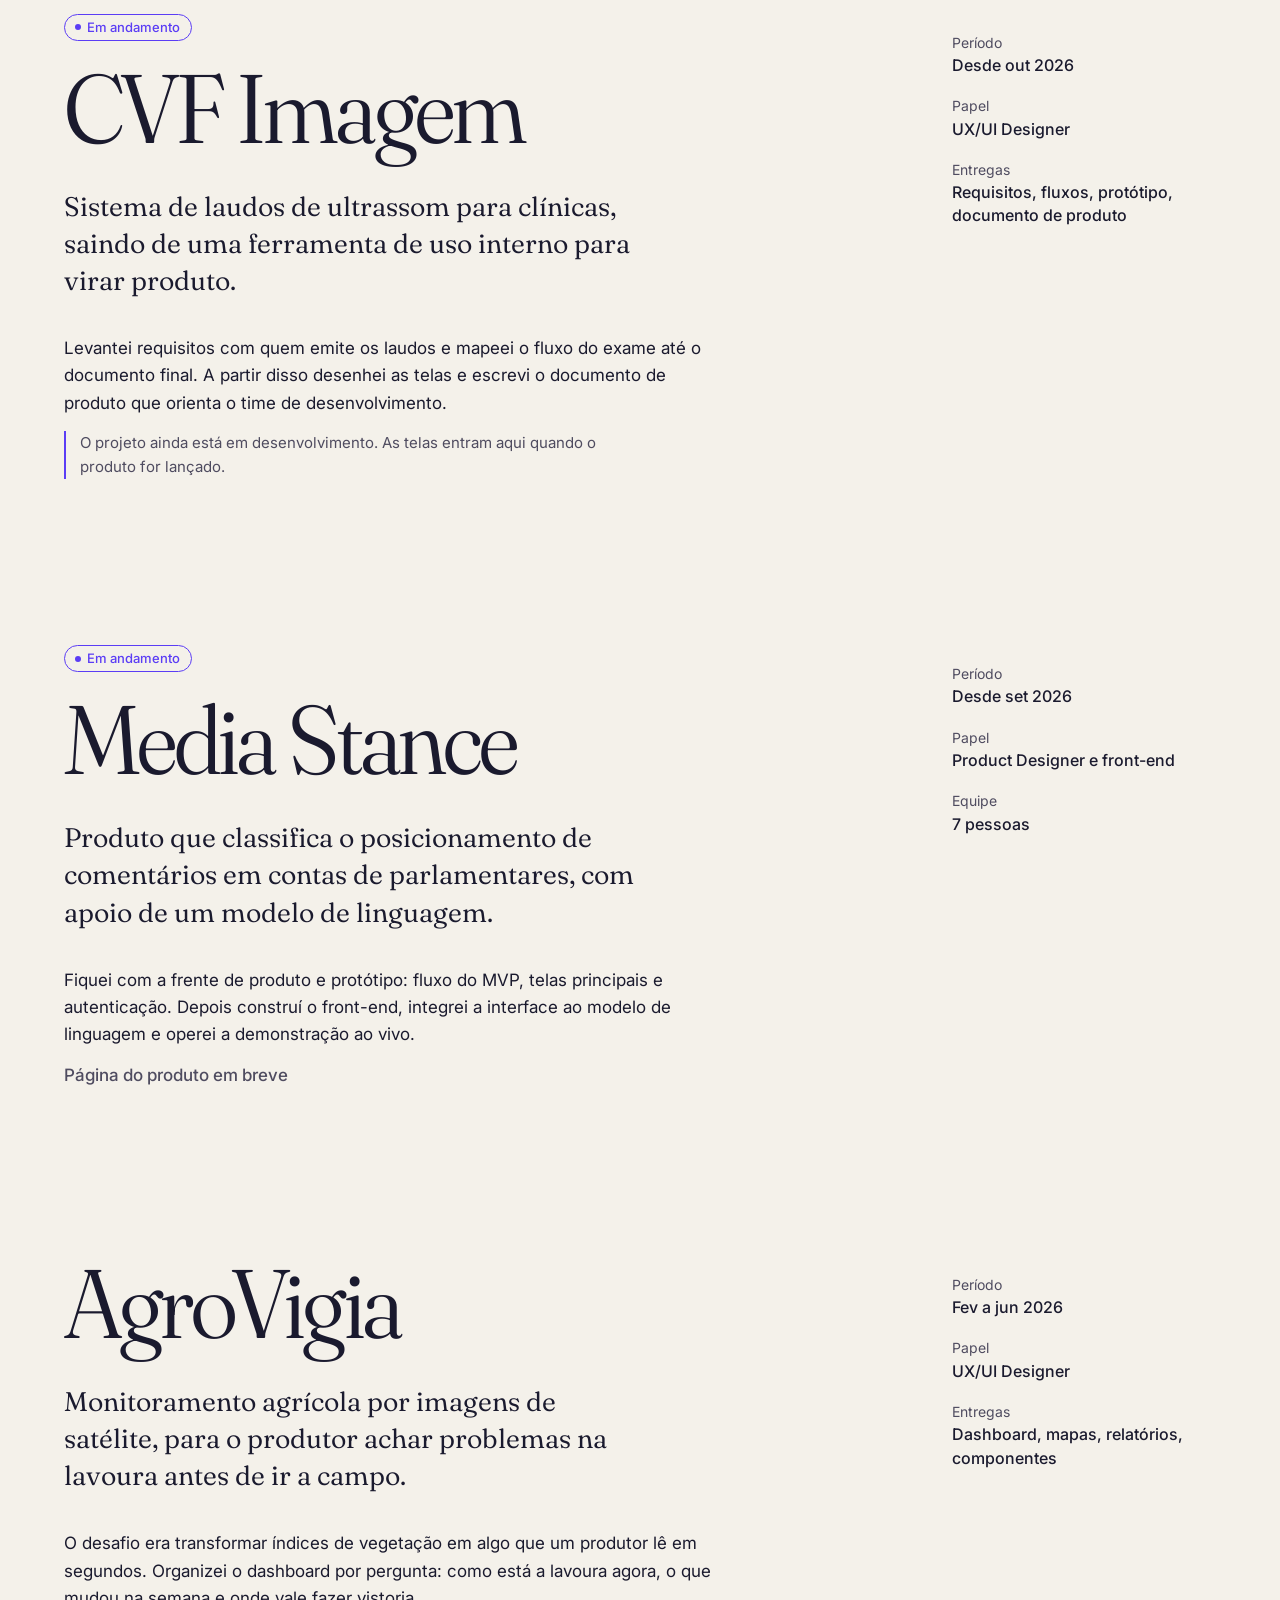
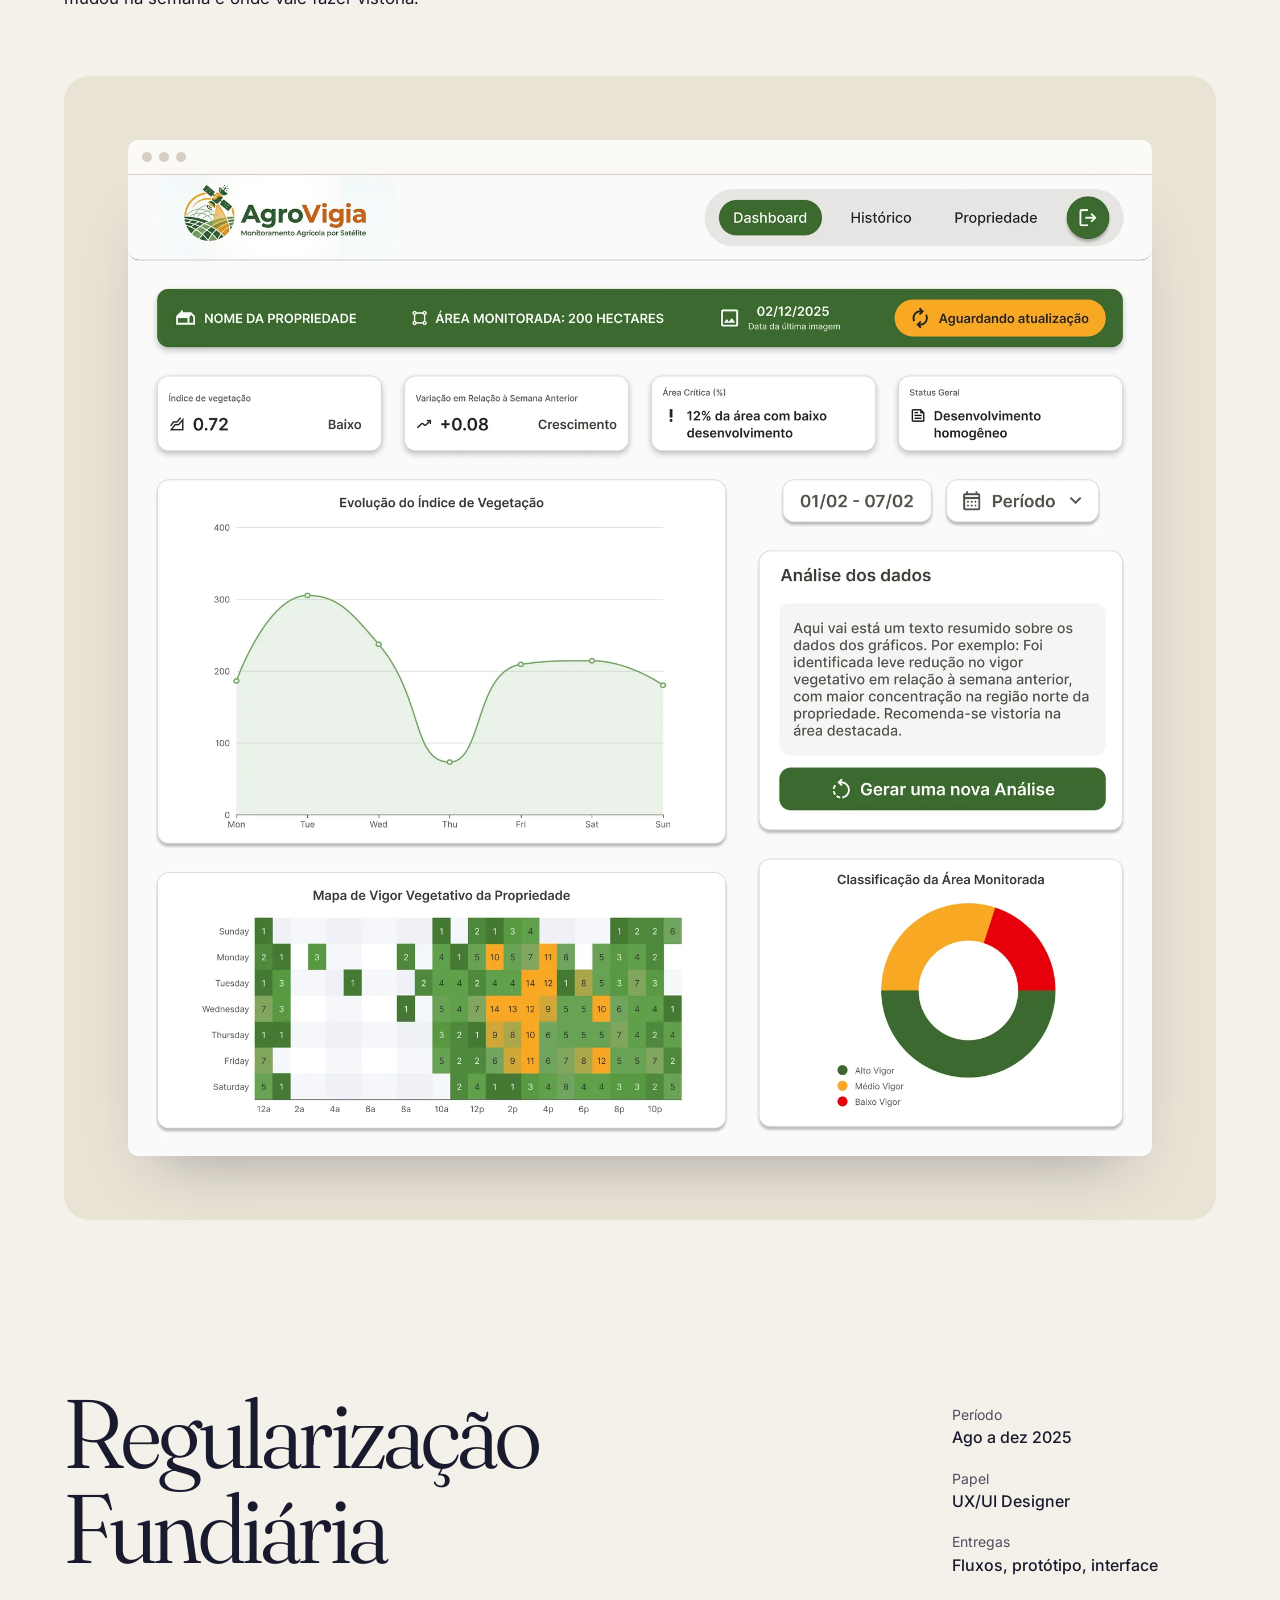
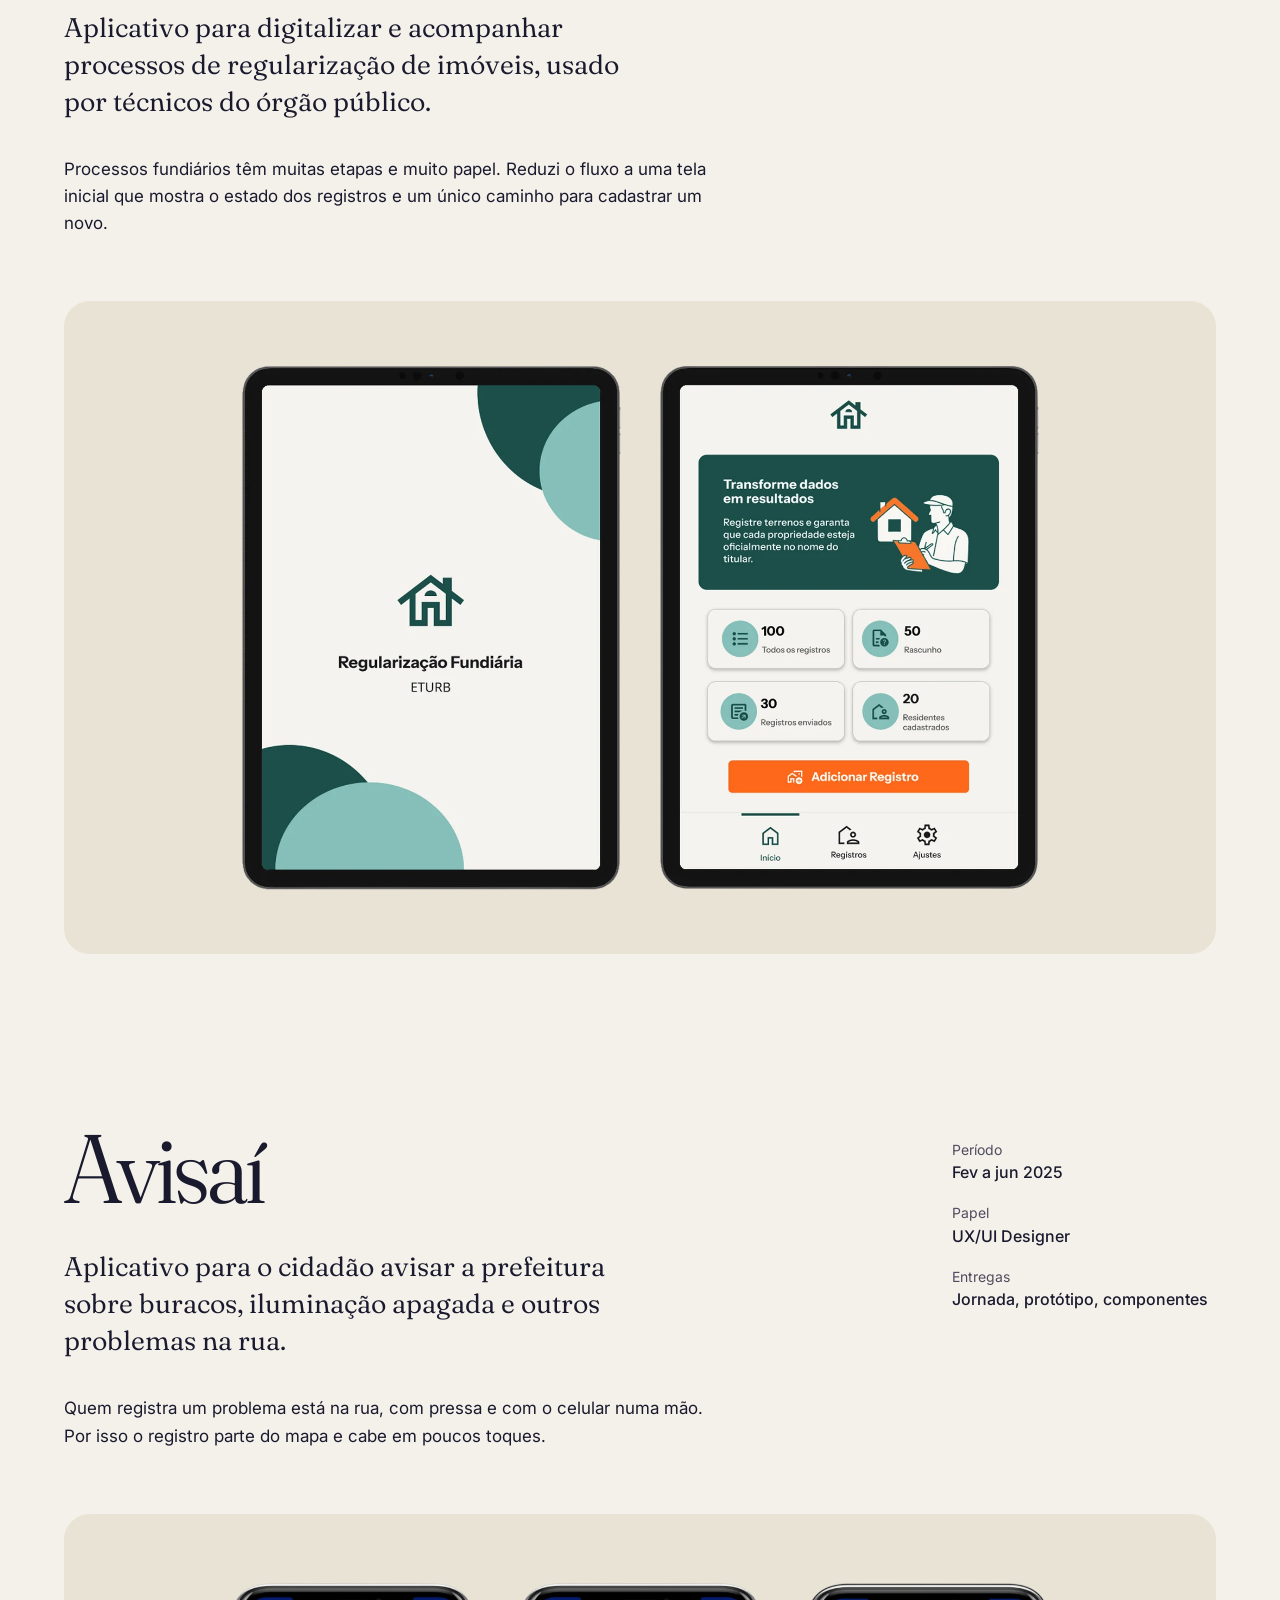
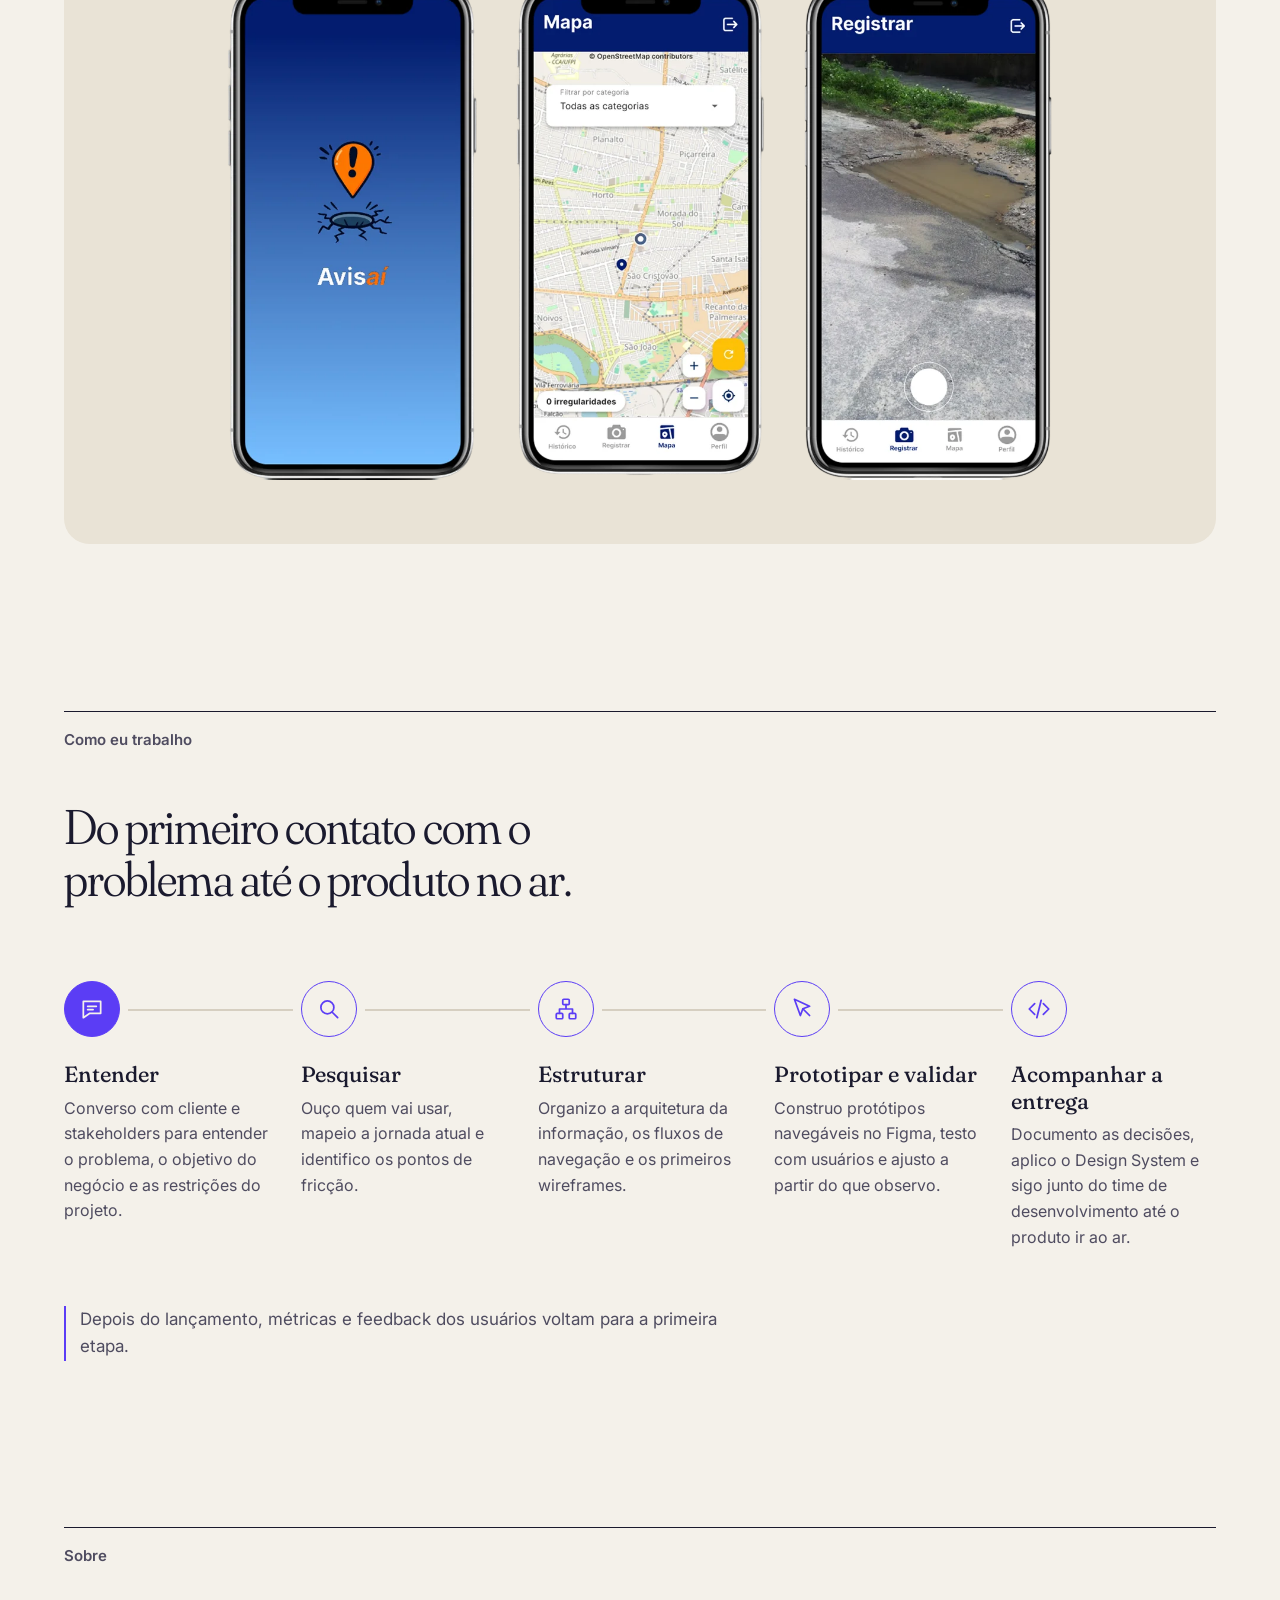
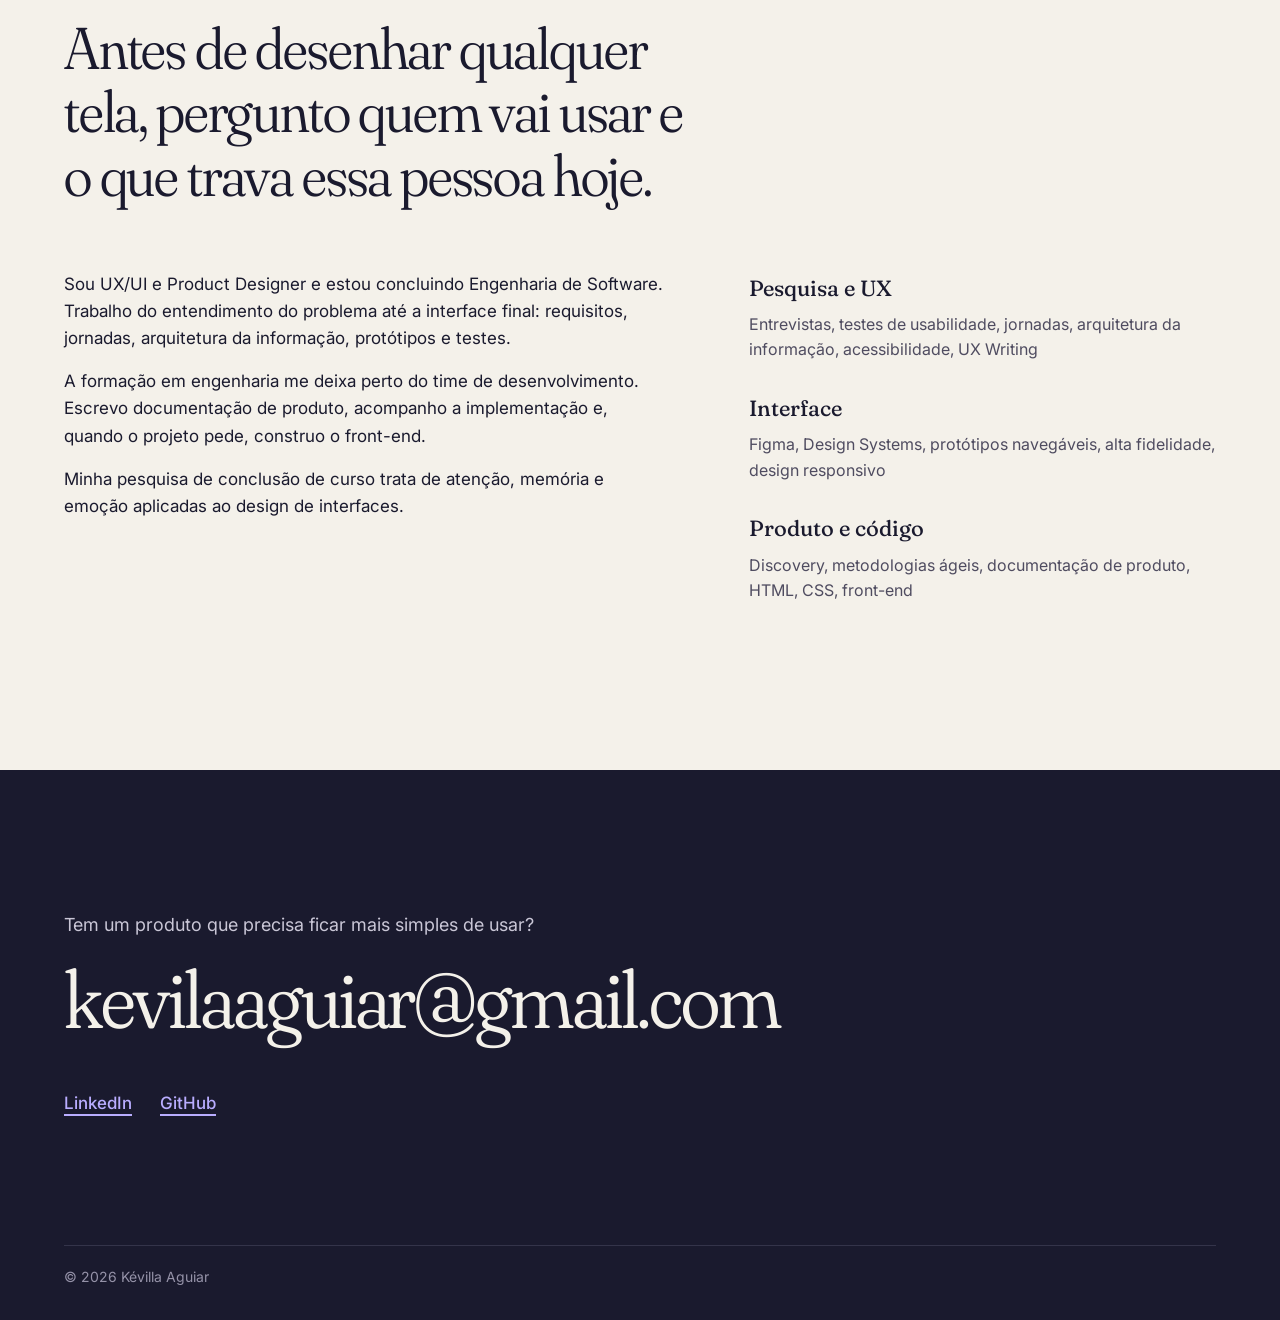
==== commit 43047b30: "Marca Media Stance como projeto em andamento Co-Authored-By: Claude Opus 5.5 <noreply@anthropic.com>" ====
--- a/index.html
+++ b/index.html
@@ -10,7 +10,7 @@
   <link rel="preconnect" href="https://fonts.googleapis.com">
   <link rel="preconnect" href="https://fonts.gstatic.com" crossorigin>
   <link href="https://fonts.googleapis.com/css2?family=Fraunces:ital,opsz,wght,SOFT@0,9..144,300..600,0..100;1,9..144,300..600,0..100&family=Inter:wght@400;500;600&display=swap" rel="stylesheet">
-  <link rel="stylesheet" href="style.css">
+  <link rel="stylesheet" href="style.css?v=2026-11-01b">
 </head>
 <body>
   <a class="skip" href="#projetos">Pular para os projetos</a>
@@ -46,7 +46,7 @@
       <h2 class="section-title" id="index-title">Projetos</h2>
       <ol class="index-list">
         <li><a href="#cvf-imagem"><span class="i-year">2026</span><span class="i-name">CVF Imagem <span class="status">Em andamento</span></span><span class="i-sector">Saúde</span></a></li>
-        <li><a href="#media-stance"><span class="i-year">2026</span><span class="i-name">Media Stance</span><span class="i-sector">Dados e IA</span></a></li>
+        <li><a href="#media-stance"><span class="i-year">2026</span><span class="i-name">Media Stance <span class="status">Em andamento</span></span><span class="i-sector">Dados e IA</span></a></li>
         <li><a href="#agrovigia"><span class="i-year">2026</span><span class="i-name">AgroVigia</span><span class="i-sector">Agro</span></a></li>
         <li><a href="#regularizacao"><span class="i-year">2025</span><span class="i-name">Regularização Fundiária</span><span class="i-sector">Setor público</span></a></li>
         <li><a href="#avisai"><span class="i-year">2025</span><span class="i-name">Avisaí</span><span class="i-sector">Mobilidade urbana</span></a></li>
@@ -74,11 +74,12 @@
     <!-- MEDIA STANCE -->
     <article class="case" id="media-stance" aria-labelledby="ms-title">
       <div class="case-head">
+        <p class="status status--case">Em andamento</p>
         <h2 class="case-title" id="ms-title">Media Stance</h2>
         <p class="case-lede">Produto que classifica o posicionamento de comentários em contas de parlamentares, com apoio de um modelo de linguagem.</p>
       </div>
       <dl class="case-facts">
-        <div><dt>Período</dt><dd>Set a nov 2026</dd></div>
+        <div><dt>Período</dt><dd>Desde set 2026</dd></div>
         <div><dt>Papel</dt><dd>Product Designer e front-end</dd></div>
         <div><dt>Equipe</dt><dd>7 pessoas</dd></div>
       </dl>
